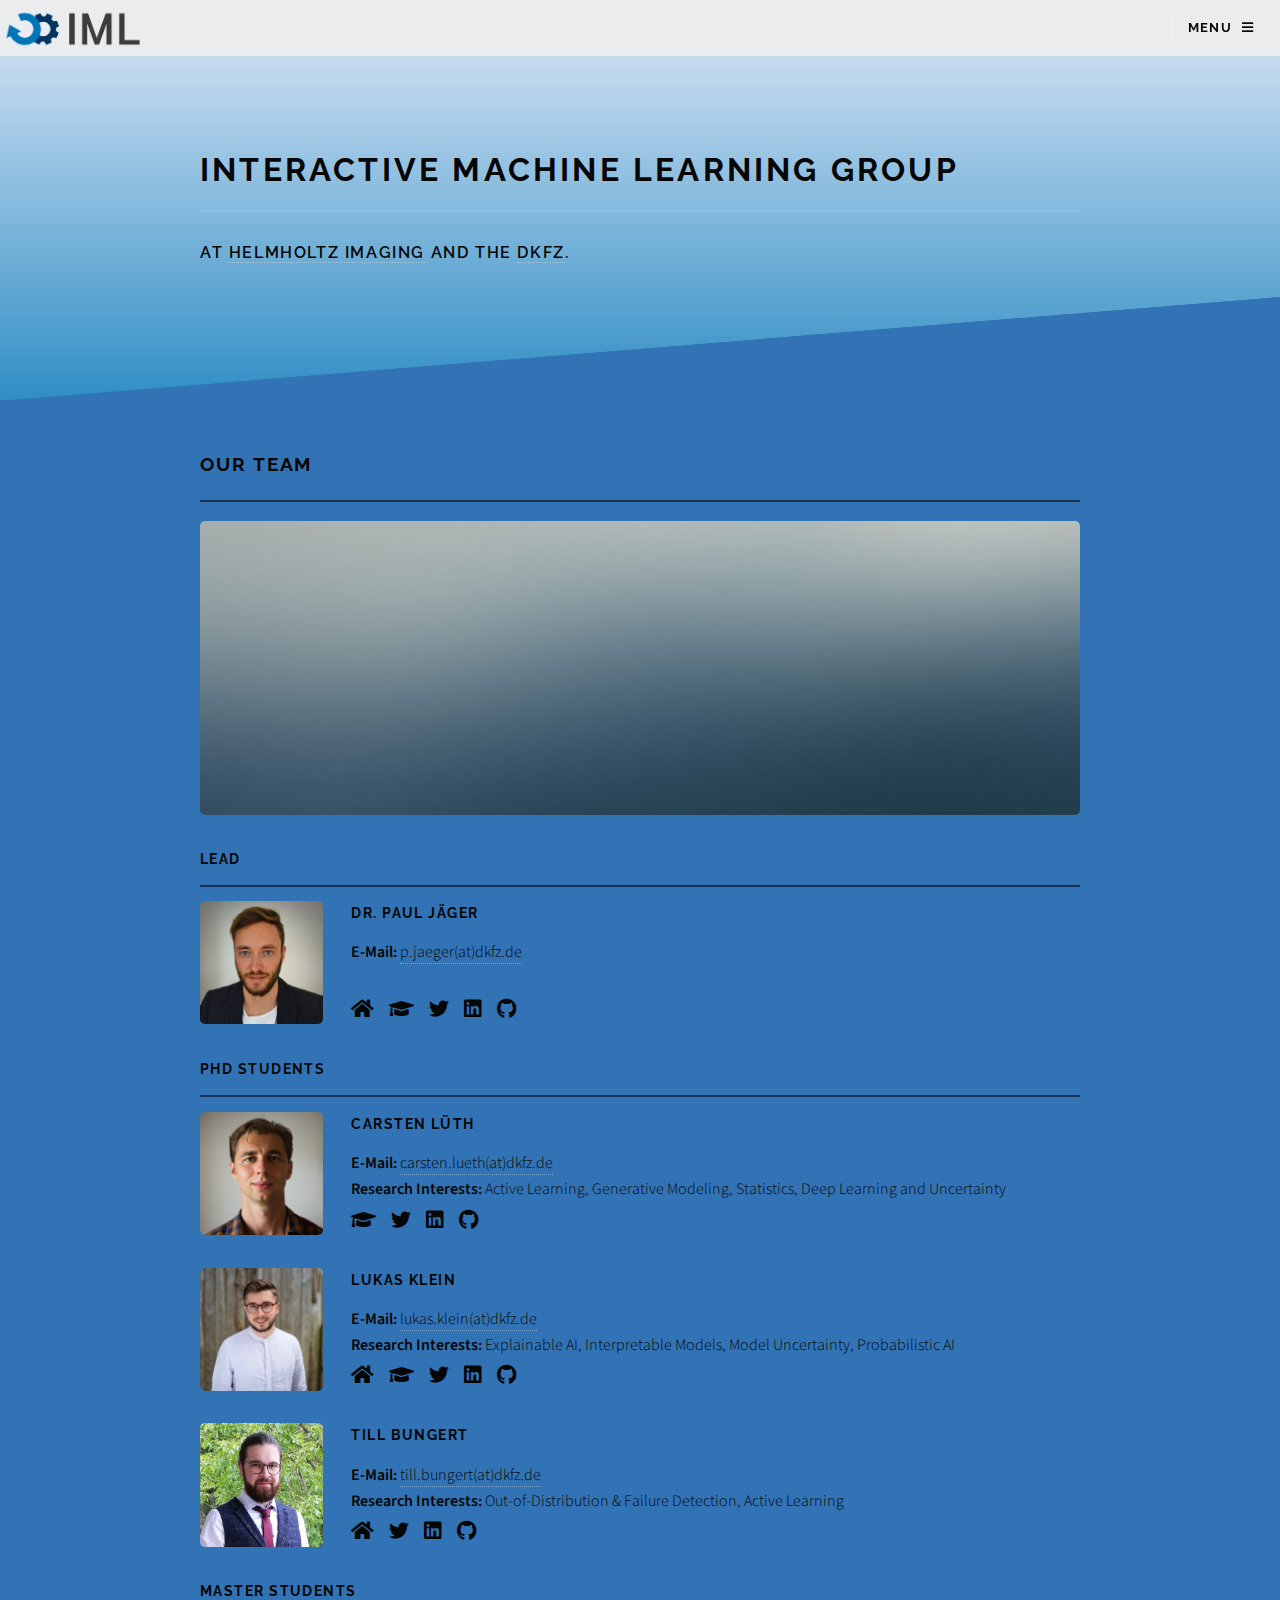
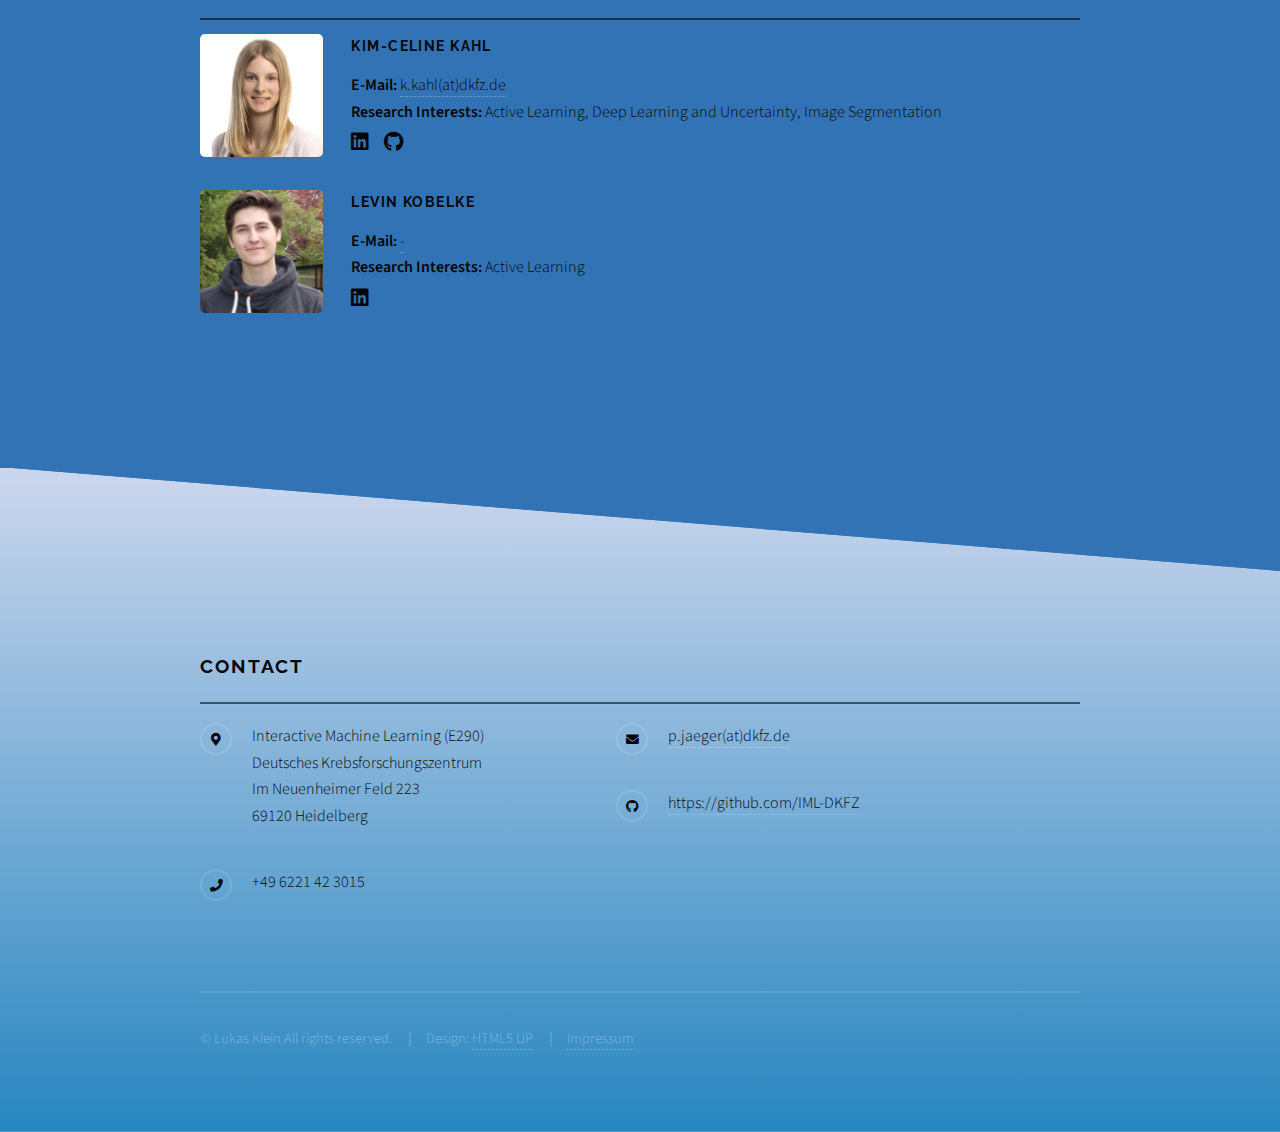
==== aboutus.html @ d9dbb26e "contact information till" ====
<!DOCTYPE HTML>
<!--
	Solid State by HTML5 UP
	html5up.net | @ajlkn
	Free for personal and commercial use under the CCA 3.0 license (html5up.net/license)
-->
<html>

<head>
	<title>IML Group - Team</title>
	<meta charset="utf-8" />
	<meta name="viewport" content="width=device-width, initial-scale=1, user-scalable=no" />
	<link rel="stylesheet" href="assets/css/main.css" />
	<noscript>
		<link rel="stylesheet" href="assets/css/noscript.css" />
	</noscript>
	<link rel="icon" type="image/vnd.microsoft.icon" href="images/favicon.ico">
</head>

<body class="is-preload">

	<!-- Page Wrapper -->
	<div id="page-wrapper">

		<!-- Header -->
		<header id="header">
			<a href="index.html"><img src="images/logo.png" /></a>
			<nav>
				<a href="#menu">Menu</a>
			</nav>
		</header>

		<!-- Menu -->
		<nav id="menu">
			<div class="inner">
				<h2>Menu</h2>
				<ul class="links">
					<li><a href="index.html">Home</a></li>
					<li><a href="publications.html">Publications</a></li>
					<li><a href="blog.html">Blog</a></li>
					<li><a href="aboutus.html">Team</a></li>
					<li><a href="careers.html">Careers</a></li>
					<li><a href="https://github.com/IML-DKFZ">GitHub</a></li>
				</ul>
				<a href="#" class="close">Close</a>
			</div>
		</nav>

		<!-- Wrapper -->
		<section id="wrapper">
			<header>
				<div class="inner">
					<h2>Interactive Machine Learning Group</h2>
					<p>At <a href="https://www.helmholtz-imaging.de">Helmholtz Imaging</a> and the <a
							href="https://www.dkfz.de/en/interaktives-maschinelles-lernen/index.php">DKFZ</a>.</p>
				</div>
			</header>

			<!-- Content -->
			<div class="wrapper">
				<section id="one" class="wrapper style1">
					<div class="inner">

						<h2 class="major">Our Team</h2>
						<div class="col-12"><span class="image fit"><img src="images/pic08.jpg" alt="" /></span></div>

						<section>
							<h3 class="major">Lead</h3>
							<div class="row">
								<div class="col-2 col-12-medium">
									<span class="image fit"><img src="images/Portraits/paul.png" alt="" /></span>
								</div>
								<div class="col-10 col-12-medium">
									<h3>Dr. Paul Jäger</h3>
									<strong>E-Mail:</strong> <a href="mailto:p.jaeger@dkfz.de">p.jaeger(at)dkfz.de</a>
									<br><br>
									<ul class="icons">
										<li><a href="https://pfjaeger.github.io" class="icon solid fa-home"><span
													class="label">Website</span></a>
										</li>
										<li><a href="https://scholar.google.de/citations?user=9B9-8h0AAAAJ&hl"
												class="icon solid fa-graduation-cap"><span class="label">Google
													Scholar</span></a>
										</li>
										<li><a href="https://twitter.com/pfjaeger" class="icon brands fa-twitter"><span
													class="label">Twitter</span></a></li>
										<li><a href="https://www.linkedin.com/in/paul-f-jaeger-990285122"
												class="icon brands fa-linkedin"><span class="label">LinkedIn</span></a>
										</li>
										<li><a href="https://github.com/pfjaeger" class="icon brands fa-github"><span
													class="label">Github</span></a>
										</li>
									</ul>
								</div>
							</div>

							<h3 class="major">PhD Students</h3>

							<div class="row">
								<div class="col-2 col-12-medium">
									<span class="image fit"><img src="images/Portraits/carsten.png" alt="" /></span>
								</div>
								<div class="col-10 col-12-medium">
									<h3>Carsten Lüth</h3>
									<strong>E-Mail:</strong> <a
										href="mailto:carsten.lueth@dkfz.de">carsten.lueth(at)dkfz.de</a> <br>
									<strong>Research Interests:</strong> Active Learning, Generative Modeling,
									Statistics, Deep Learning and Uncertainty
									<ul class="icons">
										<li><a href="https://scholar.google.com/citations?user=3L6NkggAAAAJ&hl"
												class="icon solid fa-graduation-cap"><span class="label">Google
													Scholar</span></a>
										</li>
										<li><a href="https://twitter.com/CarTLueth" class="icon brands fa-twitter"><span
													class="label">Twitter</span></a></li>
										<li><a href="https://www.linkedin.com/in/carsten-lueth-530798190"
												class="icon brands fa-linkedin"><span class="label">LinkedIn</span></a>
										</li>
										<li><a href="https://github.com/sten2lu" class="icon brands fa-github"><span
													class="label">Github</span></a>
										</li>
									</ul>
								</div>
							</div>
							<div class="row">
								<div class="col-2 col-12-medium">
									<span class="image fit"><img src="images/Portraits/lukas.jpeg" alt="" /></span>
								</div>
								<div class="col-10 col-12-medium">
									<h3>Lukas Klein</h3>
									<strong>E-Mail:</strong> <a
										href="mailto:lukas.klein@dkfz.de">lukas.klein(at)dkfz.de</a> <br>
									<strong>Research Interests:</strong> Explainable AI, Interpretable Models, Model
									Uncertainty, Probabilistic AI
									<ul class="icons">
										<li><a href="https://lukaskln.github.io" class="icon solid fa-home"><span
													class="label">Website</span></a>
										</li>
										<li><a href="https://scholar.google.com/citations?user=sxpuZg4AAAAJ&hl"
												class="icon solid fa-graduation-cap"><span class="label">Google
													Scholar</span></a>
										</li>
										<li><a href="https://twitter.com/lukas_kln" class="icon brands fa-twitter"><span
													class="label">Twitter</span></a></li>
										<li><a href="https://www.linkedin.com/in/lukasklein1/"
												class="icon brands fa-linkedin"><span class="label">LinkedIn</span></a>
										</li>
										<li><a href="https://github.com/lukaskln" class="icon brands fa-github"><span
													class="label">Github</span></a>
										</li>
									</ul>
								</div>
							</div>
							<div class="row">
								<div class="col-2 col-12-medium">
									<span class="image fit"><img src="images/Portraits/till.jpeg" alt="" /></span>
								</div>
								<div class="col-10 col-12-medium">
									<h3>Till Bungert</h3>
									<strong>E-Mail:</strong> <a
										href="mailto:till.bungert@dkfz.de">till.bungert(at)dkfz.de</a> <br>
									<strong>Research Interests:</strong> Out-of-Distribution & Failure Detection, Active
									Learning
									<ul class="icons">
										<li><a href="https://tillbungert.de" class="icon solid fa-home"><span
													class="label">Website</span></a>
										</li>
										<li><a href="https://twitter.com/till_bungert"
												class="icon brands fa-twitter"><span class="label">Twitter</span></a>
										</li>
										<li><a href="https://www.linkedin.com/in/till-bungert-b4802b123"
												class="icon brands fa-linkedin"><span class="label">LinkedIn</span></a>
										</li>
										<li><a href="https://github.com/tbung" class="icon brands fa-github"><span
													class="label">Github</span></a>
										</li>
									</ul>
								</div>
							</div>

							<h3 class="major">Master Students</h3>

							<div class="row">
								<div class="col-2 col-12-medium">
									<span class="image fit"><img src="images/Portraits/kim.jpg" alt="" /></span>
								</div>
								<div class="col-10 col-12-medium">
									<h3>Kim-Celine Kahl</h3>
									<strong>E-Mail:</strong> <a
										href="mailto:k.kahl@dkfz-heidelberg.de">k.kahl(at)dkfz.de</a>
									<br>
									<strong>Research Interests:</strong> Active Learning, Deep Learning and Uncertainty,
									Image Segmentation
									<ul class="icons">
										<li><a href="https://www.linkedin.com/in/kim-celine-kahl-04907722b/"
												class="icon brands fa-linkedin"><span class="label">LinkedIn</span></a>
										</li>
										<li><a href="https://github.com/orgs/IML-DKFZ/people/kck278"
												class="icon brands fa-github"><span class="label">Github</span></a>
										</li>
									</ul>
								</div>
							</div>
							<div class="row">
								<div class="col-2 col-12-medium">
									<span class="image fit"><img src="images/Portraits/levin.jpg" alt="" /></span>
								</div>
								<div class="col-10 col-12-medium">
									<h3>Levin Kobelke</h3>
									<strong>E-Mail:</strong> <a href="mailto: -">-</a>
									<br>
									<strong>Research Interests:</strong> Active Learning
									<ul class="icons">
										<li><a href="https://www.linkedin.com/in/levin-kobelke-b55950183/"
												class="icon brands fa-linkedin"><span class="label">LinkedIn</span></a>
										</li>
									</ul>
								</div>
							</div>

					</div>
					<br><br><br><br>
				</section>
		</section>

	</div>
	</div>

	</section>

	<!-- Footer -->
	<section id="footer">
		<div class="inner">
			<h2 class="major">Contact</h2>
			<ul class="contact">
				<li class="icon solid fa-map-marker-alt">
					Interactive Machine Learning (E290) <br />
					Deutsches Krebsforschungszentrum <br />
					Im Neuenheimer Feld 223 <br />
					69120 Heidelberg
				</li>
				<li class="icon solid fa-phone">+49 6221 42 3015</li>

			</ul>

			<ul class="contact">
				<li class="icon solid fa-envelope"><a href="mailto:p.jaegers@dkfz.de">p.jaeger(at)dkfz.de
					</a></li>
				<li class="icon brands fa-github"><a href="https://github.com/IML-DKFZ" target="_blank"
						rel="noopener noreferrer">https://github.com/IML-DKFZ</a>
				</li>
			</ul>

			<ul class="copyright">
				<li>&copy; Lukas Klein All rights reserved.</li>
				<li>Design: <a href="http://html5up.net">HTML5 UP</a></li>
				<li><a href="impressum.html">Impressum</a></li>
			</ul>
		</div>
	</section>

	</div>

	<!-- Scripts -->
	<script src="assets/js/jquery.min.js"></script>
	<script src="assets/js/jquery.scrollex.min.js"></script>
	<script src="assets/js/browser.min.js"></script>
	<script src="assets/js/breakpoints.min.js"></script>
	<script src="assets/js/util.js"></script>
	<script src="assets/js/main.js"></script>

</body>

</html>
---- assets/css/main.css ----
@import url(fontawesome-all.min.css);
@import url("https://fonts.googleapis.com/css?family=Raleway:200,400,700|Source+Sans+Pro:300,400,600,300italic,600italic");

/*
	Solid State by HTML5 UP
	html5up.net | @ajlkn
	Free for personal and commercial use under the CCA 3.0 license (html5up.net/license)
*/

html, body, div, span, applet, object,
iframe, h1, h2, h3, h4, h5, h6, p, blockquote,
pre, a, abbr, acronym, address, big, cite,
code, del, dfn, em, img, ins, kbd, q, s, samp,
small, strike, strong, sub, sup, tt, var, b,
u, i, center, dl, dt, dd, ol, ul, li, fieldset,
form, label, legend, table, caption, tbody,
tfoot, thead, tr, th, td, article, aside,
canvas, details, embed, figure, figcaption,
footer, header, hgroup, menu, nav, output, ruby,
section, summary, time, mark, audio, video {
	margin: 0;
	padding: 0;
	border: 0;
	font-size: 100%;
	font: inherit;
	vertical-align: baseline;}

article, aside, details, figcaption, figure,
footer, header, hgroup, menu, nav, section {
	display: block;}

body {
	line-height: 1;
}

ol, ul {
	list-style: none;
}

blockquote, q {
	quotes: none;
}

	blockquote:before, blockquote:after, q:before, q:after {
		content: '';
		content: none;
	}

table {
	border-collapse: collapse;
	border-spacing: 0;
}

body {
	-webkit-text-size-adjust: none;
}

mark {
	background-color: transparent;
	color: inherit;
}

input::-moz-focus-inner {
	border: 0;
	padding: 0;
}

input, select, textarea {
	-moz-appearance: none;
	-webkit-appearance: none;
	-ms-appearance: none;
	appearance: none;
}

/* Basic */

	@-ms-viewport {
		width: device-width;
	}

	body {
		-ms-overflow-style: scrollbar;
	}

	@media screen and (max-width: 480px) {

		html, body {
			min-width: 320px;
		}

	}

	html {
		box-sizing: border-box;
	}

	*, *:before, *:after {
		box-sizing: inherit;
	}

	body {
		background-color: #ededed;
		background-image:  linear-gradient(to top, rgba(0, 118, 186, 0.8), rgba(212, 227, 252, 0.6)), url("../../images/bg.gif");
		background-size: auto,
 cover;
		background-attachment: fixed,
 fixed;
		background-position: center,
 center;
	}

		body.is-preload *, body.is-preload *:before, body.is-preload *:after {
			-moz-animation: none !important;
			-webkit-animation: none !important;
			-ms-animation: none !important;
			animation: none !important;
			-moz-transition: none !important;
			-webkit-transition: none !important;
			-ms-transition: none !important;
			transition: none !important;
		}

/* Type */

	body, input, select, textarea {
		color: #060606;
		font-family: "Source Sans Pro", Helvetica, sans-serif;
		font-size: 16.5pt;
		font-weight: 300;
		line-height: 1.65;
	}

		@media screen and (max-width: 1680px) {

			body, input, select, textarea {
				font-size: 13pt;
			}

		}

		@media screen and (max-width: 1280px) {

			body, input, select, textarea {
				font-size: 12pt;
			}

		}

		@media screen and (max-width: 980px) {

			body, input, select, textarea {
				font-size: 12pt;
			}

		}

		@media screen and (max-width: 736px) {

			body, input, select, textarea {
				font-size: 12pt;
			}

		}

		@media screen and (max-width: 480px) {

			body, input, select, textarea {
				font-size: 12pt;
			}

		}

	a {
		-moz-transition: color 0.2s ease-in-out, border-bottom-color 0.2s ease-in-out;
		-webkit-transition: color 0.2s ease-in-out, border-bottom-color 0.2s ease-in-out;
		-ms-transition: color 0.2s ease-in-out, border-bottom-color 0.2s ease-in-out;
		transition: color 0.2s ease-in-out, border-bottom-color 0.2s ease-in-out;
		border-bottom: dotted 1px rgba(255, 255, 255, 0.35);
		color: #060606;
		text-decoration: none;
	}

		a:hover {
			border-bottom-color: transparent;
			color: #060606 !important;
		}

		a.special:not(.button) {
			text-decoration: none;
			border-bottom: 0;
			display: block;
			font-family: Raleway, Helvetica, sans-serif;
			font-size: 0.8em;
			font-weight: 700;
			letter-spacing: 0.1em;
			margin: 0 0 2em 0;
			text-transform: uppercase;
		}

			a.special:not(.button):before {
				-moz-osx-font-smoothing: grayscale;
				-webkit-font-smoothing: antialiased;
				display: inline-block;
				font-style: normal;
				font-variant: normal;
				text-rendering: auto;
				line-height: 1;
				text-transform: none !important;
				font-family: 'Font Awesome 5 Free';
				font-weight: 900;
			}

			a.special:not(.button):before {
				-moz-transition: background-color 0.2s ease-in-out;
				-webkit-transition: background-color 0.2s ease-in-out;
				-ms-transition: background-color 0.2s ease-in-out;
				transition: background-color 0.2s ease-in-out;
				border-radius: 100%;
				border: solid 2px rgba(255, 255, 255, 0.125);
				content: '\f105';
				display: inline-block;
				font-size: 1.25em;
				height: 2em;
				line-height: 1.75em;
				margin-right: 0.85em;
				text-align: center;
				text-indent: 0.15em;
				vertical-align: middle;
				width: 2em;
			}

			a.special:not(.button):hover:before {
				background-color: rgba(255, 255, 255, 0.025);
			}

			a.special:not(.button):active:before {
				background-color: rgba(255, 255, 255, 0.075);
			}

		a.download:not(.button) {
			text-decoration: none;
			border-bottom: 0;
			display: block;
			font-family: Raleway, Helvetica, sans-serif;
			font-size: 0.8em;
			font-weight: 700;
			letter-spacing: 0.1em;
			margin: 0 0 2em 0;
			text-transform: uppercase;
		}

			a.download:not(.button):before {
				-moz-osx-font-smoothing: grayscale;
				-webkit-font-smoothing: antialiased;
				display: inline-block;
				font-style: normal;
				font-variant: normal;
				text-rendering: auto;
				line-height: 1;
				text-transform: none !important;
				font-family: 'Font Awesome 5 Free';
				font-weight: 900;
			}

			a.download:not(.button):before {
				-moz-transition: background-color 0.2s ease-in-out;
				-webkit-transition: background-color 0.2s ease-in-out;
				-ms-transition: background-color 0.2s ease-in-out;
				transition: background-color 0.2s ease-in-out;
				border-radius: 100%;
				border: solid 2px rgba(255, 255, 255, 0.125);
				content: '\f063';
				display: inline-block;
				font-size: 1.25em;
				height: 2em;
				line-height: 1.75em;
				margin-right: 0.85em;
				text-align: center;
				text-indent: 0.15em;
				vertical-align: middle;
				width: 2em;
			}

			a.download:not(.button):hover:before {
				background-color: rgba(255, 255, 255, 0.025);
			}

			a.download:not(.button):active:before {
				background-color: rgba(255, 255, 255, 0.075);
			}

	strong, b {
		color: #060606;
		font-weight: 600;
	}

	em, i {
		font-style: italic;
	}

	p {
		margin: 0 0 2em 0;
	}

	h1, h2, h3, h4, h5, h6 {
		color: #060606;
		font-family: Raleway, Helvetica, sans-serif;
		font-weight: 700;
		letter-spacing: 0.1em;
		margin: 0 0 1em 0;
		text-transform: uppercase;
	}

		h1 a, h2 a, h3 a, h4 a, h5 a, h6 a {
			color: inherit;
			text-decoration: none;
			border-bottom: 0;
		}

		h1 span, h2 span, h3 span, h4 span, h5 span, h6 span {
			font-weight: 200;
		}

		h1.major, h2.major, h3.major, h4.major, h5.major, h6.major {
			padding-bottom: 1em;
			border-bottom: solid 2px rgba(0, 0, 0, 0.55);
		}

	h2 {
		font-size: 1.2em;
	}

	h3 {
		font-size: 0.9em;
	}

	h4 {
		font-size: 0.7em;
	}

	h5 {
		font-size: 0.7em;
	}

	h6 {
		font-size: 0.7em;
	}

	@media screen and (max-width: 736px) {

		h2 {
			font-size: 1em;
		}

		h3 {
			font-size: 0.8em;
		}

	}

	sub {
		font-size: 0.8em;
		position: relative;
		top: 0.5em;
	}

	sup {
		font-size: 0.8em;
		position: relative;
		top: -0.5em;
	}

	blockquote {
		border-left: solid 4px rgba(255, 255, 255, 0.125);
		font-style: italic;
		margin: 0 0 2em 0;
		padding: 0.5em 0 0.5em 2em;
	}

	code {
		background: rgba(255, 255, 255, 0.025);
		border-radius: 5px;
		border: solid 2px rgba(255, 255, 255, 0.125);
		font-family: "Courier New", monospace;
		font-size: 0.9em;
		margin: 0 0.25em;
		padding: 0.25em 0.65em;
	}

	pre {
		-webkit-overflow-scrolling: touch;
		font-family: "Courier New", monospace;
		font-size: 0.9em;
		margin: 0 0 2em 0;
	}

		pre code {
			display: block;
			line-height: 1.75em;
			padding: 1em 1.5em;
			overflow-x: auto;
		}

	hr {
		border: 0;
		border-bottom: solid 2px rgba(255, 255, 255, 0.125);
		margin: 2.5em 0;
	}

		hr.major {
			margin: 4em 0;
		}

	.align-left {
		text-align: left;
	}

	.align-center {
		text-align: center;
	}

	.align-right {
		text-align: right;
	}

/* Row */

	.row {
		display: flex;
		flex-wrap: wrap;
		box-sizing: border-box;
		align-items: stretch;
	}

		.row > * {
			box-sizing: border-box;
		}

		.row.gtr-uniform > * > :last-child {
			margin-bottom: 0;
		}

		.row.aln-left {
			justify-content: flex-start;
		}

		.row.aln-center {
			justify-content: center;
		}

		.row.aln-right {
			justify-content: flex-end;
		}

		.row.aln-top {
			align-items: flex-start;
		}

		.row.aln-middle {
			align-items: center;
		}

		.row.aln-bottom {
			align-items: flex-end;
		}

		.row > .imp {
			order: -1;
		}

		.row > .col-1 {
			width: 8.33333%;
		}

		.row > .off-1 {
			margin-left: 8.33333%;
		}

		.row > .col-2 {
			width: 16.66667%;
		}

		.row > .off-2 {
			margin-left: 16.66667%;
		}

		.row > .col-3 {
			width: 25%;
		}

		.row > .off-3 {
			margin-left: 25%;
		}

		.row > .col-4 {
			width: 33.33333%;
		}

		.row > .off-4 {
			margin-left: 33.33333%;
		}

		.row > .col-5 {
			width: 41.66667%;
		}

		.row > .off-5 {
			margin-left: 41.66667%;
		}

		.row > .col-6 {
			width: 50%;
		}

		.row > .off-6 {
			margin-left: 50%;
		}

		.row > .col-7 {
			width: 58.33333%;
		}

		.row > .off-7 {
			margin-left: 58.33333%;
		}

		.row > .col-8 {
			width: 66.66667%;
		}

		.row > .off-8 {
			margin-left: 66.66667%;
		}

		.row > .col-9 {
			width: 75%;
		}

		.row > .off-9 {
			margin-left: 75%;
		}

		.row > .col-10 {
			width: 83.33333%;
		}

		.row > .off-10 {
			margin-left: 83.33333%;
		}

		.row > .col-11 {
			width: 91.66667%;
		}

		.row > .off-11 {
			margin-left: 91.66667%;
		}

		.row > .col-12 {
			width: 100%;
		}

		.row > .off-12 {
			margin-left: 100%;
		}

		.row.gtr-0 {
			margin-top: 0;
			margin-left: 0em;
		}

			.row.gtr-0 > * {
				padding: 0 0 0 0em;
			}

			.row.gtr-0.gtr-uniform {
				margin-top: 0em;
			}

				.row.gtr-0.gtr-uniform > * {
					padding-top: 0em;
				}

		.row.gtr-25 {
			margin-top: 0;
			margin-left: -0.4375em;
		}

			.row.gtr-25 > * {
				padding: 0 0 0 0.4375em;
			}

			.row.gtr-25.gtr-uniform {
				margin-top: -0.4375em;
			}

				.row.gtr-25.gtr-uniform > * {
					padding-top: 0.4375em;
				}

		.row.gtr-50 {
			margin-top: 0;
			margin-left: -0.875em;
		}

			.row.gtr-50 > * {
				padding: 0 0 0 0.875em;
			}

			.row.gtr-50.gtr-uniform {
				margin-top: -0.875em;
			}

				.row.gtr-50.gtr-uniform > * {
					padding-top: 0.875em;
				}

		.row {
			margin-top: 0;
			margin-left: -1.75em;
		}

			.row > * {
				padding: 0 0 0 1.75em;
			}

			.row.gtr-uniform {
				margin-top: -1.75em;
			}

				.row.gtr-uniform > * {
					padding-top: 1.75em;
				}

		.row.gtr-150 {
			margin-top: 0;
			margin-left: -2.625em;
		}

			.row.gtr-150 > * {
				padding: 0 0 0 2.625em;
			}

			.row.gtr-150.gtr-uniform {
				margin-top: -2.625em;
			}

				.row.gtr-150.gtr-uniform > * {
					padding-top: 2.625em;
				}

		.row.gtr-200 {
			margin-top: 0;
			margin-left: -3.5em;
		}

			.row.gtr-200 > * {
				padding: 0 0 0 3.5em;
			}

			.row.gtr-200.gtr-uniform {
				margin-top: -3.5em;
			}

				.row.gtr-200.gtr-uniform > * {
					padding-top: 3.5em;
				}

		@media screen and (max-width: 1680px) {

			.row {
				display: flex;
				flex-wrap: wrap;
				box-sizing: border-box;
				align-items: stretch;
			}

				.row > * {
					box-sizing: border-box;
				}

				.row.gtr-uniform > * > :last-child {
					margin-bottom: 0;
				}

				.row.aln-left {
					justify-content: flex-start;
				}

				.row.aln-center {
					justify-content: center;
				}

				.row.aln-right {
					justify-content: flex-end;
				}

				.row.aln-top {
					align-items: flex-start;
				}

				.row.aln-middle {
					align-items: center;
				}

				.row.aln-bottom {
					align-items: flex-end;
				}

				.row > .imp-xlarge {
					order: -1;
				}

				.row > .col-1-xlarge {
					width: 8.33333%;
				}

				.row > .off-1-xlarge {
					margin-left: 8.33333%;
				}

				.row > .col-2-xlarge {
					width: 16.66667%;
				}

				.row > .off-2-xlarge {
					margin-left: 16.66667%;
				}

				.row > .col-3-xlarge {
					width: 25%;
				}

				.row > .off-3-xlarge {
					margin-left: 25%;
				}

				.row > .col-4-xlarge {
					width: 33.33333%;
				}

				.row > .off-4-xlarge {
					margin-left: 33.33333%;
				}

				.row > .col-5-xlarge {
					width: 41.66667%;
				}

				.row > .off-5-xlarge {
					margin-left: 41.66667%;
				}

				.row > .col-6-xlarge {
					width: 50%;
				}

				.row > .off-6-xlarge {
					margin-left: 50%;
				}

				.row > .col-7-xlarge {
					width: 58.33333%;
				}

				.row > .off-7-xlarge {
					margin-left: 58.33333%;
				}

				.row > .col-8-xlarge {
					width: 66.66667%;
				}

				.row > .off-8-xlarge {
					margin-left: 66.66667%;
				}

				.row > .col-9-xlarge {
					width: 75%;
				}

				.row > .off-9-xlarge {
					margin-left: 75%;
				}

				.row > .col-10-xlarge {
					width: 83.33333%;
				}

				.row > .off-10-xlarge {
					margin-left: 83.33333%;
				}

				.row > .col-11-xlarge {
					width: 91.66667%;
				}

				.row > .off-11-xlarge {
					margin-left: 91.66667%;
				}

				.row > .col-12-xlarge {
					width: 100%;
				}

				.row > .off-12-xlarge {
					margin-left: 100%;
				}

				.row.gtr-0 {
					margin-top: 0;
					margin-left: 0em;
				}

					.row.gtr-0 > * {
						padding: 0 0 0 0em;
					}

					.row.gtr-0.gtr-uniform {
						margin-top: 0em;
					}

						.row.gtr-0.gtr-uniform > * {
							padding-top: 0em;
						}

				.row.gtr-25 {
					margin-top: 0;
					margin-left: -0.4375em;
				}

					.row.gtr-25 > * {
						padding: 0 0 0 0.4375em;
					}

					.row.gtr-25.gtr-uniform {
						margin-top: -0.4375em;
					}

						.row.gtr-25.gtr-uniform > * {
							padding-top: 0.4375em;
						}

				.row.gtr-50 {
					margin-top: 0;
					margin-left: -0.875em;
				}

					.row.gtr-50 > * {
						padding: 0 0 0 0.875em;
					}

					.row.gtr-50.gtr-uniform {
						margin-top: -0.875em;
					}

						.row.gtr-50.gtr-uniform > * {
							padding-top: 0.875em;
						}

				.row {
					margin-top: 0;
					margin-left: -1.75em;
				}

					.row > * {
						padding: 0 0 0 1.75em;
					}

					.row.gtr-uniform {
						margin-top: -1.75em;
					}

						.row.gtr-uniform > * {
							padding-top: 1.75em;
						}

				.row.gtr-150 {
					margin-top: 0;
					margin-left: -2.625em;
				}

					.row.gtr-150 > * {
						padding: 0 0 0 2.625em;
					}

					.row.gtr-150.gtr-uniform {
						margin-top: -2.625em;
					}

						.row.gtr-150.gtr-uniform > * {
							padding-top: 2.625em;
						}

				.row.gtr-200 {
					margin-top: 0;
					margin-left: -3.5em;
				}

					.row.gtr-200 > * {
						padding: 0 0 0 3.5em;
					}

					.row.gtr-200.gtr-uniform {
						margin-top: -3.5em;
					}

						.row.gtr-200.gtr-uniform > * {
							padding-top: 3.5em;
						}

		}

		@media screen and (max-width: 1280px) {

			.row {
				display: flex;
				flex-wrap: wrap;
				box-sizing: border-box;
				align-items: stretch;
			}

				.row > * {
					box-sizing: border-box;
				}

				.row.gtr-uniform > * > :last-child {
					margin-bottom: 0;
				}

				.row.aln-left {
					justify-content: flex-start;
				}

				.row.aln-center {
					justify-content: center;
				}

				.row.aln-right {
					justify-content: flex-end;
				}

				.row.aln-top {
					align-items: flex-start;
				}

				.row.aln-middle {
					align-items: center;
				}

				.row.aln-bottom {
					align-items: flex-end;
				}

				.row > .imp-large {
					order: -1;
				}

				.row > .col-1-large {
					width: 8.33333%;
				}

				.row > .off-1-large {
					margin-left: 8.33333%;
				}

				.row > .col-2-large {
					width: 16.66667%;
				}

				.row > .off-2-large {
					margin-left: 16.66667%;
				}

				.row > .col-3-large {
					width: 25%;
				}

				.row > .off-3-large {
					margin-left: 25%;
				}

				.row > .col-4-large {
					width: 33.33333%;
				}

				.row > .off-4-large {
					margin-left: 33.33333%;
				}

				.row > .col-5-large {
					width: 41.66667%;
				}

				.row > .off-5-large {
					margin-left: 41.66667%;
				}

				.row > .col-6-large {
					width: 50%;
				}

				.row > .off-6-large {
					margin-left: 50%;
				}

				.row > .col-7-large {
					width: 58.33333%;
				}

				.row > .off-7-large {
					margin-left: 58.33333%;
				}

				.row > .col-8-large {
					width: 66.66667%;
				}

				.row > .off-8-large {
					margin-left: 66.66667%;
				}

				.row > .col-9-large {
					width: 75%;
				}

				.row > .off-9-large {
					margin-left: 75%;
				}

				.row > .col-10-large {
					width: 83.33333%;
				}

				.row > .off-10-large {
					margin-left: 83.33333%;
				}

				.row > .col-11-large {
					width: 91.66667%;
				}

				.row > .off-11-large {
					margin-left: 91.66667%;
				}

				.row > .col-12-large {
					width: 100%;
				}

				.row > .off-12-large {
					margin-left: 100%;
				}

				.row.gtr-0 {
					margin-top: 0;
					margin-left: 0em;
				}

					.row.gtr-0 > * {
						padding: 0 0 0 0em;
					}

					.row.gtr-0.gtr-uniform {
						margin-top: 0em;
					}

						.row.gtr-0.gtr-uniform > * {
							padding-top: 0em;
						}

				.row.gtr-25 {
					margin-top: 0;
					margin-left: -0.4375em;
				}

					.row.gtr-25 > * {
						padding: 0 0 0 0.4375em;
					}

					.row.gtr-25.gtr-uniform {
						margin-top: -0.4375em;
					}

						.row.gtr-25.gtr-uniform > * {
							padding-top: 0.4375em;
						}

				.row.gtr-50 {
					margin-top: 0;
					margin-left: -0.875em;
				}

					.row.gtr-50 > * {
						padding: 0 0 0 0.875em;
					}

					.row.gtr-50.gtr-uniform {
						margin-top: -0.875em;
					}

						.row.gtr-50.gtr-uniform > * {
							padding-top: 0.875em;
						}

				.row {
					margin-top: 0;
					margin-left: -1.75em;
				}

					.row > * {
						padding: 0 0 0 1.75em;
					}

					.row.gtr-uniform {
						margin-top: -1.75em;
					}

						.row.gtr-uniform > * {
							padding-top: 1.75em;
						}

				.row.gtr-150 {
					margin-top: 0;
					margin-left: -2.625em;
				}

					.row.gtr-150 > * {
						padding: 0 0 0 2.625em;
					}

					.row.gtr-150.gtr-uniform {
						margin-top: -2.625em;
					}

						.row.gtr-150.gtr-uniform > * {
							padding-top: 2.625em;
						}

				.row.gtr-200 {
					margin-top: 0;
					margin-left: -3.5em;
				}

					.row.gtr-200 > * {
						padding: 0 0 0 3.5em;
					}

					.row.gtr-200.gtr-uniform {
						margin-top: -3.5em;
					}

						.row.gtr-200.gtr-uniform > * {
							padding-top: 3.5em;
						}

		}

		@media screen and (max-width: 980px) {

			.row {
				display: flex;
				flex-wrap: wrap;
				box-sizing: border-box;
				align-items: stretch;
			}

				.row > * {
					box-sizing: border-box;
				}

				.row.gtr-uniform > * > :last-child {
					margin-bottom: 0;
				}

				.row.aln-left {
					justify-content: flex-start;
				}

				.row.aln-center {
					justify-content: center;
				}

				.row.aln-right {
					justify-content: flex-end;
				}

				.row.aln-top {
					align-items: flex-start;
				}

				.row.aln-middle {
					align-items: center;
				}

				.row.aln-bottom {
					align-items: flex-end;
				}

				.row > .imp-medium {
					order: -1;
				}

				.row > .col-1-medium {
					width: 8.33333%;
				}

				.row > .off-1-medium {
					margin-left: 8.33333%;
				}

				.row > .col-2-medium {
					width: 16.66667%;
				}

				.row > .off-2-medium {
					margin-left: 16.66667%;
				}

				.row > .col-3-medium {
					width: 25%;
				}

				.row > .off-3-medium {
					margin-left: 25%;
				}

				.row > .col-4-medium {
					width: 33.33333%;
				}

				.row > .off-4-medium {
					margin-left: 33.33333%;
				}

				.row > .col-5-medium {
					width: 41.66667%;
				}

				.row > .off-5-medium {
					margin-left: 41.66667%;
				}

				.row > .col-6-medium {
					width: 50%;
				}

				.row > .off-6-medium {
					margin-left: 50%;
				}

				.row > .col-7-medium {
					width: 58.33333%;
				}

				.row > .off-7-medium {
					margin-left: 58.33333%;
				}

				.row > .col-8-medium {
					width: 66.66667%;
				}

				.row > .off-8-medium {
					margin-left: 66.66667%;
				}

				.row > .col-9-medium {
					width: 75%;
				}

				.row > .off-9-medium {
					margin-left: 75%;
				}

				.row > .col-10-medium {
					width: 83.33333%;
				}

				.row > .off-10-medium {
					margin-left: 83.33333%;
				}

				.row > .col-11-medium {
					width: 91.66667%;
				}

				.row > .off-11-medium {
					margin-left: 91.66667%;
				}

				.row > .col-12-medium {
					width: 100%;
				}

				.row > .off-12-medium {
					margin-left: 100%;
				}

				.row.gtr-0 {
					margin-top: 0;
					margin-left: 0em;
				}

					.row.gtr-0 > * {
						padding: 0 0 0 0em;
					}

					.row.gtr-0.gtr-uniform {
						margin-top: 0em;
					}

						.row.gtr-0.gtr-uniform > * {
							padding-top: 0em;
						}

				.row.gtr-25 {
					margin-top: 0;
					margin-left: -0.4375em;
				}

					.row.gtr-25 > * {
						padding: 0 0 0 0.4375em;
					}

					.row.gtr-25.gtr-uniform {
						margin-top: -0.4375em;
					}

						.row.gtr-25.gtr-uniform > * {
							padding-top: 0.4375em;
						}

				.row.gtr-50 {
					margin-top: 0;
					margin-left: -0.875em;
				}

					.row.gtr-50 > * {
						padding: 0 0 0 0.875em;
					}

					.row.gtr-50.gtr-uniform {
						margin-top: -0.875em;
					}

						.row.gtr-50.gtr-uniform > * {
							padding-top: 0.875em;
						}

				.row {
					margin-top: 0;
					margin-left: -1.75em;
				}

					.row > * {
						padding: 0 0 0 1.75em;
					}

					.row.gtr-uniform {
						margin-top: -1.75em;
					}

						.row.gtr-uniform > * {
							padding-top: 1.75em;
						}

				.row.gtr-150 {
					margin-top: 0;
					margin-left: -2.625em;
				}

					.row.gtr-150 > * {
						padding: 0 0 0 2.625em;
					}

					.row.gtr-150.gtr-uniform {
						margin-top: -2.625em;
					}

						.row.gtr-150.gtr-uniform > * {
							padding-top: 2.625em;
						}

				.row.gtr-200 {
					margin-top: 0;
					margin-left: -3.5em;
				}

					.row.gtr-200 > * {
						padding: 0 0 0 3.5em;
					}

					.row.gtr-200.gtr-uniform {
						margin-top: -3.5em;
					}

						.row.gtr-200.gtr-uniform > * {
							padding-top: 3.5em;
						}

		}

		@media screen and (max-width: 736px) {

			.row {
				display: flex;
				flex-wrap: wrap;
				box-sizing: border-box;
				align-items: stretch;
			}

				.row > * {
					box-sizing: border-box;
				}

				.row.gtr-uniform > * > :last-child {
					margin-bottom: 0;
				}

				.row.aln-left {
					justify-content: flex-start;
				}

				.row.aln-center {
					justify-content: center;
				}

				.row.aln-right {
					justify-content: flex-end;
				}

				.row.aln-top {
					align-items: flex-start;
				}

				.row.aln-middle {
					align-items: center;
				}

				.row.aln-bottom {
					align-items: flex-end;
				}

				.row > .imp-small {
					order: -1;
				}

				.row > .col-1-small {
					width: 8.33333%;
				}

				.row > .off-1-small {
					margin-left: 8.33333%;
				}

				.row > .col-2-small {
					width: 16.66667%;
				}

				.row > .off-2-small {
					margin-left: 16.66667%;
				}

				.row > .col-3-small {
					width: 25%;
				}

				.row > .off-3-small {
					margin-left: 25%;
				}

				.row > .col-4-small {
					width: 33.33333%;
				}

				.row > .off-4-small {
					margin-left: 33.33333%;
				}

				.row > .col-5-small {
					width: 41.66667%;
				}

				.row > .off-5-small {
					margin-left: 41.66667%;
				}

				.row > .col-6-small {
					width: 50%;
				}

				.row > .off-6-small {
					margin-left: 50%;
				}

				.row > .col-7-small {
					width: 58.33333%;
				}

				.row > .off-7-small {
					margin-left: 58.33333%;
				}

				.row > .col-8-small {
					width: 66.66667%;
				}

				.row > .off-8-small {
					margin-left: 66.66667%;
				}

				.row > .col-9-small {
					width: 75%;
				}

				.row > .off-9-small {
					margin-left: 75%;
				}

				.row > .col-10-small {
					width: 83.33333%;
				}

				.row > .off-10-small {
					margin-left: 83.33333%;
				}

				.row > .col-11-small {
					width: 91.66667%;
				}

				.row > .off-11-small {
					margin-left: 91.66667%;
				}

				.row > .col-12-small {
					width: 100%;
				}

				.row > .off-12-small {
					margin-left: 100%;
				}

				.row.gtr-0 {
					margin-top: 0;
					margin-left: 0em;
				}

					.row.gtr-0 > * {
						padding: 0 0 0 0em;
					}

					.row.gtr-0.gtr-uniform {
						margin-top: 0em;
					}

						.row.gtr-0.gtr-uniform > * {
							padding-top: 0em;
						}

				.row.gtr-25 {
					margin-top: 0;
					margin-left: -0.3125em;
				}

					.row.gtr-25 > * {
						padding: 0 0 0 0.3125em;
					}

					.row.gtr-25.gtr-uniform {
						margin-top: -0.3125em;
					}

						.row.gtr-25.gtr-uniform > * {
							padding-top: 0.3125em;
						}

				.row.gtr-50 {
					margin-top: 0;
					margin-left: -0.625em;
				}

					.row.gtr-50 > * {
						padding: 0 0 0 0.625em;
					}

					.row.gtr-50.gtr-uniform {
						margin-top: -0.625em;
					}

						.row.gtr-50.gtr-uniform > * {
							padding-top: 0.625em;
						}

				.row {
					margin-top: 0;
					margin-left: -1.25em;
				}

					.row > * {
						padding: 0 0 0 1.25em;
					}

					.row.gtr-uniform {
						margin-top: -1.25em;
					}

						.row.gtr-uniform > * {
							padding-top: 1.25em;
						}

				.row.gtr-150 {
					margin-top: 0;
					margin-left: -1.875em;
				}

					.row.gtr-150 > * {
						padding: 0 0 0 1.875em;
					}

					.row.gtr-150.gtr-uniform {
						margin-top: -1.875em;
					}

						.row.gtr-150.gtr-uniform > * {
							padding-top: 1.875em;
						}

				.row.gtr-200 {
					margin-top: 0;
					margin-left: -2.5em;
				}

					.row.gtr-200 > * {
						padding: 0 0 0 2.5em;
					}

					.row.gtr-200.gtr-uniform {
						margin-top: -2.5em;
					}

						.row.gtr-200.gtr-uniform > * {
							padding-top: 2.5em;
						}

		}

		@media screen and (max-width: 480px) {

			.row {
				display: flex;
				flex-wrap: wrap;
				box-sizing: border-box;
				align-items: stretch;
			}

				.row > * {
					box-sizing: border-box;
				}

				.row.gtr-uniform > * > :last-child {
					margin-bottom: 0;
				}

				.row.aln-left {
					justify-content: flex-start;
				}

				.row.aln-center {
					justify-content: center;
				}

				.row.aln-right {
					justify-content: flex-end;
				}

				.row.aln-top {
					align-items: flex-start;
				}

				.row.aln-middle {
					align-items: center;
				}

				.row.aln-bottom {
					align-items: flex-end;
				}

				.row > .imp-xsmall {
					order: -1;
				}

				.row > .col-1-xsmall {
					width: 8.33333%;
				}

				.row > .off-1-xsmall {
					margin-left: 8.33333%;
				}

				.row > .col-2-xsmall {
					width: 16.66667%;
				}

				.row > .off-2-xsmall {
					margin-left: 16.66667%;
				}

				.row > .col-3-xsmall {
					width: 25%;
				}

				.row > .off-3-xsmall {
					margin-left: 25%;
				}

				.row > .col-4-xsmall {
					width: 33.33333%;
				}

				.row > .off-4-xsmall {
					margin-left: 33.33333%;
				}

				.row > .col-5-xsmall {
					width: 41.66667%;
				}

				.row > .off-5-xsmall {
					margin-left: 41.66667%;
				}

				.row > .col-6-xsmall {
					width: 50%;
				}

				.row > .off-6-xsmall {
					margin-left: 50%;
				}

				.row > .col-7-xsmall {
					width: 58.33333%;
				}

				.row > .off-7-xsmall {
					margin-left: 58.33333%;
				}

				.row > .col-8-xsmall {
					width: 66.66667%;
				}

				.row > .off-8-xsmall {
					margin-left: 66.66667%;
				}

				.row > .col-9-xsmall {
					width: 75%;
				}

				.row > .off-9-xsmall {
					margin-left: 75%;
				}

				.row > .col-10-xsmall {
					width: 83.33333%;
				}

				.row > .off-10-xsmall {
					margin-left: 83.33333%;
				}

				.row > .col-11-xsmall {
					width: 91.66667%;
				}

				.row > .off-11-xsmall {
					margin-left: 91.66667%;
				}

				.row > .col-12-xsmall {
					width: 100%;
				}

				.row > .off-12-xsmall {
					margin-left: 100%;
				}

				.row.gtr-0 {
					margin-top: 0;
					margin-left: 0em;
				}

					.row.gtr-0 > * {
						padding: 0 0 0 0em;
					}

					.row.gtr-0.gtr-uniform {
						margin-top: 0em;
					}

						.row.gtr-0.gtr-uniform > * {
							padding-top: 0em;
						}

				.row.gtr-25 {
					margin-top: 0;
					margin-left: -0.3125em;
				}

					.row.gtr-25 > * {
						padding: 0 0 0 0.3125em;
					}

					.row.gtr-25.gtr-uniform {
						margin-top: -0.3125em;
					}

						.row.gtr-25.gtr-uniform > * {
							padding-top: 0.3125em;
						}

				.row.gtr-50 {
					margin-top: 0;
					margin-left: -0.625em;
				}

					.row.gtr-50 > * {
						padding: 0 0 0 0.625em;
					}

					.row.gtr-50.gtr-uniform {
						margin-top: -0.625em;
					}

						.row.gtr-50.gtr-uniform > * {
							padding-top: 0.625em;
						}

				.row {
					margin-top: 0;
					margin-left: -1.25em;
				}

					.row > * {
						padding: 0 0 0 1.25em;
					}

					.row.gtr-uniform {
						margin-top: -1.25em;
					}

						.row.gtr-uniform > * {
							padding-top: 1.25em;
						}

				.row.gtr-150 {
					margin-top: 0;
					margin-left: -1.875em;
				}

					.row.gtr-150 > * {
						padding: 0 0 0 1.875em;
					}

					.row.gtr-150.gtr-uniform {
						margin-top: -1.875em;
					}

						.row.gtr-150.gtr-uniform > * {
							padding-top: 1.875em;
						}

				.row.gtr-200 {
					margin-top: 0;
					margin-left: -2.5em;
				}

					.row.gtr-200 > * {
						padding: 0 0 0 2.5em;
					}

					.row.gtr-200.gtr-uniform {
						margin-top: -2.5em;
					}

						.row.gtr-200.gtr-uniform > * {
							padding-top: 2.5em;
						}

		}

		@media screen and (max-width: 360px) {

			.row {
				display: flex;
				flex-wrap: wrap;
				box-sizing: border-box;
				align-items: stretch;
			}

				.row > * {
					box-sizing: border-box;
				}

				.row.gtr-uniform > * > :last-child {
					margin-bottom: 0;
				}

				.row.aln-left {
					justify-content: flex-start;
				}

				.row.aln-center {
					justify-content: center;
				}

				.row.aln-right {
					justify-content: flex-end;
				}

				.row.aln-top {
					align-items: flex-start;
				}

				.row.aln-middle {
					align-items: center;
				}

				.row.aln-bottom {
					align-items: flex-end;
				}

				.row > .imp-xxsmall {
					order: -1;
				}

				.row > .col-1-xxsmall {
					width: 8.33333%;
				}

				.row > .off-1-xxsmall {
					margin-left: 8.33333%;
				}

				.row > .col-2-xxsmall {
					width: 16.66667%;
				}

				.row > .off-2-xxsmall {
					margin-left: 16.66667%;
				}

				.row > .col-3-xxsmall {
					width: 25%;
				}

				.row > .off-3-xxsmall {
					margin-left: 25%;
				}

				.row > .col-4-xxsmall {
					width: 33.33333%;
				}

				.row > .off-4-xxsmall {
					margin-left: 33.33333%;
				}

				.row > .col-5-xxsmall {
					width: 41.66667%;
				}

				.row > .off-5-xxsmall {
					margin-left: 41.66667%;
				}

				.row > .col-6-xxsmall {
					width: 50%;
				}

				.row > .off-6-xxsmall {
					margin-left: 50%;
				}

				.row > .col-7-xxsmall {
					width: 58.33333%;
				}

				.row > .off-7-xxsmall {
					margin-left: 58.33333%;
				}

				.row > .col-8-xxsmall {
					width: 66.66667%;
				}

				.row > .off-8-xxsmall {
					margin-left: 66.66667%;
				}

				.row > .col-9-xxsmall {
					width: 75%;
				}

				.row > .off-9-xxsmall {
					margin-left: 75%;
				}

				.row > .col-10-xxsmall {
					width: 83.33333%;
				}

				.row > .off-10-xxsmall {
					margin-left: 83.33333%;
				}

				.row > .col-11-xxsmall {
					width: 91.66667%;
				}

				.row > .off-11-xxsmall {
					margin-left: 91.66667%;
				}

				.row > .col-12-xxsmall {
					width: 100%;
				}

				.row > .off-12-xxsmall {
					margin-left: 100%;
				}

				.row.gtr-0 {
					margin-top: 0;
					margin-left: 0em;
				}

					.row.gtr-0 > * {
						padding: 0 0 0 0em;
					}

					.row.gtr-0.gtr-uniform {
						margin-top: 0em;
					}

						.row.gtr-0.gtr-uniform > * {
							padding-top: 0em;
						}

				.row.gtr-25 {
					margin-top: 0;
					margin-left: -0.3125em;
				}

					.row.gtr-25 > * {
						padding: 0 0 0 0.3125em;
					}

					.row.gtr-25.gtr-uniform {
						margin-top: -0.3125em;
					}

						.row.gtr-25.gtr-uniform > * {
							padding-top: 0.3125em;
						}

				.row.gtr-50 {
					margin-top: 0;
					margin-left: -0.625em;
				}

					.row.gtr-50 > * {
						padding: 0 0 0 0.625em;
					}

					.row.gtr-50.gtr-uniform {
						margin-top: -0.625em;
					}

						.row.gtr-50.gtr-uniform > * {
							padding-top: 0.625em;
						}

				.row {
					margin-top: 0;
					margin-left: -1.25em;
				}

					.row > * {
						padding: 0 0 0 1.25em;
					}

					.row.gtr-uniform {
						margin-top: -1.25em;
					}

						.row.gtr-uniform > * {
							padding-top: 1.25em;
						}

				.row.gtr-150 {
					margin-top: 0;
					margin-left: -1.875em;
				}

					.row.gtr-150 > * {
						padding: 0 0 0 1.875em;
					}

					.row.gtr-150.gtr-uniform {
						margin-top: -1.875em;
					}

						.row.gtr-150.gtr-uniform > * {
							padding-top: 1.875em;
						}

				.row.gtr-200 {
					margin-top: 0;
					margin-left: -2.5em;
				}

					.row.gtr-200 > * {
						padding: 0 0 0 2.5em;
					}

					.row.gtr-200.gtr-uniform {
						margin-top: -2.5em;
					}

						.row.gtr-200.gtr-uniform > * {
							padding-top: 2.5em;
						}

		}

/* Section/Article */

	section.special, article.special {
		text-align: center;
	}

/* Form */

	form {
		margin: 0 0 2em 0;
	}

		form > :last-child {
			margin-bottom: 0;
		}

		form > .fields {
			display: -moz-flex;
			display: -webkit-flex;
			display: -ms-flex;
			display: flex;
			-moz-flex-wrap: wrap;
			-webkit-flex-wrap: wrap;
			-ms-flex-wrap: wrap;
			flex-wrap: wrap;
			width: calc(100% + 3em);
			margin: -1.5em 0 2em -1.5em;
		}

			form > .fields > .field {
				-moz-flex-grow: 0;
				-webkit-flex-grow: 0;
				-ms-flex-grow: 0;
				flex-grow: 0;
				-moz-flex-shrink: 0;
				-webkit-flex-shrink: 0;
				-ms-flex-shrink: 0;
				flex-shrink: 0;
				padding: 1.5em 0 0 1.5em;
				width: calc(100% - 1.5em);
			}

				form > .fields > .field.half {
					width: calc(50% - 0.75em);
				}

				form > .fields > .field.third {
					width: calc(100%/3 - 0.5em);
				}

				form > .fields > .field.quarter {
					width: calc(25% - 0.375em);
				}

		@media screen and (max-width: 480px) {

			form > .fields {
				width: calc(100% + 3em);
				margin: -1.5em 0 2em -1.5em;
			}

				form > .fields > .field {
					padding: 1.5em 0 0 1.5em;
					width: calc(100% - 1.5em);
				}

					form > .fields > .field.half {
						width: calc(100% - 1.5em);
					}

					form > .fields > .field.third {
						width: calc(100% - 1.5em);
					}

					form > .fields > .field.quarter {
						width: calc(100% - 1.5em);
					}

		}

	label {
		color: #060606;
		display: block;
		font-family: Raleway, Helvetica, sans-serif;
		font-size: 0.8em;
		font-weight: 700;
		letter-spacing: 0.1em;
		margin: 0 0 0.7em 0;
		text-transform: uppercase;
	}

	input[type="text"],
	input[type="password"],
	input[type="email"],
	input[type="tel"],
	select,
	textarea {
		-moz-appearance: none;
		-webkit-appearance: none;
		-ms-appearance: none;
		appearance: none;
		background: rgba(255, 255, 255, 0.025);
		border-radius: 5px;
		border: none;
		border: solid 2px rgba(255, 255, 255, 0.125);
		color: inherit;
		display: block;
		outline: 0;
		padding: 0 1em;
		text-decoration: none;
		width: 100%;
	}

		input[type="text"]:invalid,
		input[type="password"]:invalid,
		input[type="email"]:invalid,
		input[type="tel"]:invalid,
		select:invalid,
		textarea:invalid {
			box-shadow: none;
		}

		input[type="text"]:focus,
		input[type="password"]:focus,
		input[type="email"]:focus,
		input[type="tel"]:focus,
		select:focus,
		textarea:focus {
			border-color: #005f9f;
		}

	select {
		background-image: url("data:image/svg+xml;charset=utf8,%3Csvg xmlns='http://www.w3.org/2000/svg' width='40' height='40' preserveAspectRatio='none' viewBox='0 0 40 40'%3E%3Cpath d='M9.4,12.3l10.4,10.4l10.4-10.4c0.2-0.2,0.5-0.4,0.9-0.4c0.3,0,0.6,0.1,0.9,0.4l3.3,3.3c0.2,0.2,0.4,0.5,0.4,0.9 c0,0.4-0.1,0.6-0.4,0.9L20.7,31.9c-0.2,0.2-0.5,0.4-0.9,0.4c-0.3,0-0.6-0.1-0.9-0.4L4.3,17.3c-0.2-0.2-0.4-0.5-0.4-0.9 c0-0.4,0.1-0.6,0.4-0.9l3.3-3.3c0.2-0.2,0.5-0.4,0.9-0.4S9.1,12.1,9.4,12.3z' fill='rgba(255, 255, 255, 0.125)' /%3E%3C/svg%3E");
		background-size: 1.25rem;
		background-repeat: no-repeat;
		background-position: calc(100% - 1rem) center;
		height: 2.75em;
		padding-right: 2.75em;
		text-overflow: ellipsis;
	}

		select option {
			color: #060606;
			background: #2e3141;
		}

		select:focus::-ms-value {
			background-color: transparent;
		}

		select::-ms-expand {
			display: none;
		}

	input[type="text"],
	input[type="password"],
	input[type="email"],
	select {
		height: 2.75em;
	}

	textarea {
		padding: 0.75em 1em;
	}

	input[type="checkbox"],
	input[type="radio"] {
		-moz-appearance: none;
		-webkit-appearance: none;
		-ms-appearance: none;
		appearance: none;
		display: block;
		float: left;
		margin-right: -2em;
		opacity: 0;
		width: 1em;
		z-index: -1;
	}

		input[type="checkbox"] + label,
		input[type="radio"] + label {
			text-decoration: none;
			color: #060606;
			cursor: pointer;
			display: inline-block;
			font-size: 1em;
			font-family: "Source Sans Pro", Helvetica, sans-serif;
			text-transform: none;
			letter-spacing: 0;
			font-weight: 300;
			padding-left: 2.4em;
			padding-right: 0.75em;
			position: relative;
		}

			input[type="checkbox"] + label:before,
			input[type="radio"] + label:before {
				-moz-osx-font-smoothing: grayscale;
				-webkit-font-smoothing: antialiased;
				display: inline-block;
				font-style: normal;
				font-variant: normal;
				text-rendering: auto;
				line-height: 1;
				text-transform: none !important;
				font-family: 'Font Awesome 5 Free';
				font-weight: 900;
			}

			input[type="checkbox"] + label:before,
			input[type="radio"] + label:before {
				background: rgba(255, 255, 255, 0.025);
				border-radius: 5px;
				border: solid 2px rgba(255, 255, 255, 0.125);
				content: '';
				display: inline-block;
				font-size: 0.8em;
				height: 2.0625em;
				left: 0;
				line-height: 2.0625em;
				position: absolute;
				text-align: center;
				top: 0;
				width: 2.0625em;
			}

		input[type="checkbox"]:checked + label:before,
		input[type="radio"]:checked + label:before {
			background: #060606;
			border-color: #060606;
			content: '\f00c';
			color: #2e3141;
		}

		input[type="checkbox"]:focus + label:before,
		input[type="radio"]:focus + label:before {
			border-color: #005f9f;
		}

	input[type="checkbox"] + label:before {
		border-radius: 5px;
	}

	input[type="radio"] + label:before {
		border-radius: 100%;
	}

	::-webkit-input-placeholder {
		color: rgba(255, 255, 255, 0.35) !important;
		opacity: 1.0;
	}

	:-moz-placeholder {
		color: rgba(255, 255, 255, 0.35) !important;
		opacity: 1.0;
	}

	::-moz-placeholder {
		color: rgba(255, 255, 255, 0.35) !important;
		opacity: 1.0;
	}

	:-ms-input-placeholder {
		color: rgba(255, 255, 255, 0.35) !important;
		opacity: 1.0;
	}

/* Box */

	.box {
		border-radius: 5px;
		border: solid 2px rgba(255, 255, 255, 0.125);
		margin-bottom: 2em;
		padding: 1.5em;
	}

		.box > :last-child,
		.box > :last-child > :last-child,
		.box > :last-child > :last-child > :last-child {
			margin-bottom: 0;
		}

		.box.alt {
			border: 0;
			border-radius: 0;
			padding: 0;
		}

/* Icon */

	.icon {
		text-decoration: none;
		border-bottom: none;
		position: relative;
	}

		.icon:before {
			-moz-osx-font-smoothing: grayscale;
			-webkit-font-smoothing: antialiased;
			display: inline-block;
			font-style: normal;
			font-variant: normal;
			text-rendering: auto;
			line-height: 1;
			text-transform: none !important;
			font-family: 'Font Awesome 5 Free';
			font-weight: 400;
		}

		.icon > .label {
			display: none;
		}

		.icon:before {
			line-height: inherit;
		}

		.icon.solid:before {
			font-weight: 900;
		}

		.icon.brands:before {
			font-family: 'Font Awesome 5 Brands';
		}

/* Image */

	.image {
		border-radius: 5px;
		border: 0;
		display: inline-block;
		position: relative;
	}

		.image img {
			border-radius: 5px;
			display: block;
		}

		.image.left, .image.right {
			max-width: 40%;
		}

			.image.left img, .image.right img {
				width: 100%;
			}

		.image.left {
			float: left;
			padding: 0 1.5em 1em 0;
			top: 0.25em;
		}

		.image.right {
			float: right;
			padding: 0 0 1em 1.5em;
			top: 0.25em;
		}

		.image.fit {
			display: block;
			margin: 0 0 2em 0;
			width: 100%;
		}

			.image.fit img {
				width: 100%;
			}

		.image.main {
			display: block;
			margin: 0 0 3em 0;
			width: 100%;
		}

			.image.main img {
				width: 100%;
			}
/* List */

	ol {
		list-style: decimal;
		margin: 0 0 2em 0;
		padding-left: 1.25em;
	}

		ol li {
			padding-left: 0.25em;
		}

	ul {
		list-style: disc;
		margin: 0 0 2em 0;
		padding-left: 1em;
	}

		ul li {
			padding-left: 0.5em;
		}

		ul.alt {
			list-style: none;
			padding-left: 0;
		}

			ul.alt li {
				border-top: solid 1px rgba(255, 255, 255, 0.125);
				padding: 0.5em 0;
			}

				ul.alt li:first-child {
					border-top: 0;
					padding-top: 0;
				}

	dl {
		margin: 0 0 2em 0;
	}

		dl dt {
			display: block;
			font-weight: 600;
			margin: 0 0 1em 0;
		}

		dl dd {
			margin-left: 2em;
		}

/* Actions */

	ul.actions {
		display: -moz-flex;
		display: -webkit-flex;
		display: -ms-flex;
		display: flex;
		cursor: default;
		list-style: none;
		margin-left: -1em;
		padding-left: 0;
	}

		ul.actions li {
			padding: 0 0 0 1em;
			vertical-align: middle;
		}

		ul.actions.special {
			-moz-justify-content: center;
			-webkit-justify-content: center;
			-ms-justify-content: center;
			justify-content: center;
			width: 100%;
			margin-left: 0;
		}

			ul.actions.special li:first-child {
				padding-left: 0;
			}

		ul.actions.download {
			-moz-justify-content: center;
			-webkit-justify-content: center;
			-ms-justify-content: center;
			justify-content: center;
			width: 100%;
			margin-left: 0;
		}

			ul.actions.download li:first-child {
				padding-left: 0;
			}

		ul.actions.stacked {
			-moz-flex-direction: column;
			-webkit-flex-direction: column;
			-ms-flex-direction: column;
			flex-direction: column;
			margin-left: 0;
		}

			ul.actions.stacked li {
				padding: 1.3em 0 0 0;
			}

				ul.actions.stacked li:first-child {
					padding-top: 0;
				}

		ul.actions.fit {
			width: calc(100% + 1em);
		}

			ul.actions.fit li {
				-moz-flex-grow: 1;
				-webkit-flex-grow: 1;
				-ms-flex-grow: 1;
				flex-grow: 1;
				-moz-flex-shrink: 1;
				-webkit-flex-shrink: 1;
				-ms-flex-shrink: 1;
				flex-shrink: 1;
				width: 100%;
			}

				ul.actions.fit li > * {
					width: 100%;
				}

			ul.actions.fit.stacked {
				width: 100%;
			}

		@media screen and (max-width: 480px) {

			ul.actions:not(.fixed) {
				-moz-flex-direction: column;
				-webkit-flex-direction: column;
				-ms-flex-direction: column;
				flex-direction: column;
				margin-left: 0;
				width: 100% !important;
			}

				ul.actions:not(.fixed) li {
					-moz-flex-grow: 1;
					-webkit-flex-grow: 1;
					-ms-flex-grow: 1;
					flex-grow: 1;
					-moz-flex-shrink: 1;
					-webkit-flex-shrink: 1;
					-ms-flex-shrink: 1;
					flex-shrink: 1;
					padding: 1em 0 0 0;
					text-align: center;
					width: 100%;
				}

					ul.actions:not(.fixed) li > * {
						width: 100%;
					}

					ul.actions:not(.fixed) li:first-child {
						padding-top: 0;
					}

					ul.actions:not(.fixed) li input[type="submit"],
					ul.actions:not(.fixed) li input[type="reset"],
					ul.actions:not(.fixed) li input[type="button"],
					ul.actions:not(.fixed) li button,
					ul.actions:not(.fixed) li .button {
						width: 100%;
					}

						ul.actions:not(.fixed) li input[type="submit"].icon:before,
						ul.actions:not(.fixed) li input[type="reset"].icon:before,
						ul.actions:not(.fixed) li input[type="button"].icon:before,
						ul.actions:not(.fixed) li button.icon:before,
						ul.actions:not(.fixed) li .button.icon:before {
							margin-left: -0.5rem;
						}

		}

/* Icons */

	ul.icons {
		cursor: default;
		list-style: none;
		padding-left: 0;
	}

		ul.icons li {
			display: inline-block;
			padding: 0 0.75em 0 0;
		}

			ul.icons li:last-child {
				padding-right: 0;
			}

			ul.icons li .icon:before {
				font-size: 1.25em;
			}

/* Contact */

	ul.contact {
		list-style: none;
		padding: 0;
	}

		ul.contact li {
			text-decoration: none;
			margin: 2.5em 0 0 0;
			padding: 0 0 0 3.25em;
			position: relative;
		}

			ul.contact li:before {
				-moz-osx-font-smoothing: grayscale;
				-webkit-font-smoothing: antialiased;
				display: inline-block;
				font-style: normal;
				font-variant: normal;
				text-rendering: auto;
				line-height: 1;
				text-transform: none !important;
				font-family: 'Font Awesome 5 Free';
				font-weight: 400;
			}

			ul.contact li:before {
				border-radius: 100%;
				border: solid 2px rgba(255, 255, 255, 0.125);
				display: inline-block;
				font-size: 0.8em;
				height: 2.5em;
				left: 0;
				line-height: 2.35em;
				position: absolute;
				text-align: center;
				top: 0;
				width: 2.5em;
			}

			ul.contact li:first-child {
				margin-top: 0;
			}

		@media screen and (max-width: 736px) {

			ul.contact li {
				margin: 1.5em 0 0 0;
			}

		}

/* Pagination */

	ul.pagination {
		cursor: default;
		list-style: none;
		padding-left: 0;
	}

		ul.pagination li {
			display: inline-block;
			padding-left: 0;
			vertical-align: middle;
		}

			ul.pagination li > .page {
				-moz-transition: background-color 0.2s ease-in-out, color 0.2s ease-in-out;
				-webkit-transition: background-color 0.2s ease-in-out, color 0.2s ease-in-out;
				-ms-transition: background-color 0.2s ease-in-out, color 0.2s ease-in-out;
				transition: background-color 0.2s ease-in-out, color 0.2s ease-in-out;
				border-bottom: 0;
				border-radius: 5px;
				display: inline-block;
				height: 1.5em;
				line-height: 1.5em;
				margin: 0 0.125em;
				min-width: 1.5em;
				padding: 0 0.5em;
				text-align: center;
			}

				ul.pagination li > .page:hover {
					background-color: rgba(255, 255, 255, 0.025);
				}

				ul.pagination li > .page.active {
					background-color: #4c5c96;
				}

			ul.pagination li:first-child {
				padding-right: 0.75em;
			}

			ul.pagination li:last-child {
				padding-left: 0.75em;
			}

		@media screen and (max-width: 480px) {

			ul.pagination li:nth-child(n+2):nth-last-child(n+2) {
				display: none;
			}

			ul.pagination li .button {
				width: 100%;
			}

			ul.pagination li:first-child {
				width: calc(50% - 2px);
				text-align: left;
				padding-right: 0.325em;
			}

			ul.pagination li:last-child {
				width: calc(50% - 2px);
				text-align: right;
				padding-left: 0.325em;
			}

		}

/* Table */

	.table-wrapper {
		-webkit-overflow-scrolling: touch;
		overflow-x: auto;
	}

	table {
		margin: 0 0 2em 0;
		width: 100%;
	}

		table tbody tr {
			border: solid 1px rgba(255, 255, 255, 0.125);
			border-left: 0;
			border-right: 0;
		}

			table tbody tr:nth-child(2n + 1) {
				background-color: rgba(255, 255, 255, 0.025);
			}

		table td {
			padding: 0.75em 0.75em;
		}

		table th {
			color: #060606;
			font-size: 0.9em;
			font-weight: 600;
			padding: 0 0.75em 0.75em 0.75em;
			text-align: left;
		}

		table thead {
			border-bottom: solid 2px rgba(255, 255, 255, 0.125);
		}

		table tfoot {
			border-top: solid 2px rgba(255, 255, 255, 0.125);
		}

		table.alt {
			border-collapse: separate;
		}

			table.alt tbody tr td {
				border: solid 1px rgba(255, 255, 255, 0.125);
				border-left-width: 0;
				border-top-width: 0;
			}

				table.alt tbody tr td:first-child {
					border-left-width: 1px;
				}

			table.alt tbody tr:first-child td {
				border-top-width: 1px;
			}

			table.alt thead {
				border-bottom: 0;
			}

			table.alt tfoot {
				border-top: 0;
			}

/* Button */

	input[type="submit"],
	input[type="reset"],
	input[type="button"],
	button,
	.button {
		-moz-appearance: none;
		-webkit-appearance: none;
		-ms-appearance: none;
		appearance: none;
		-moz-transition: background-color 0.2s ease-in-out;
		-webkit-transition: background-color 0.2s ease-in-out;
		-ms-transition: background-color 0.2s ease-in-out;
		transition: background-color 0.2s ease-in-out;
		background-color: transparent;
		border-radius: 5px;
		border: 0;
		box-shadow: inset 0 0 0 2px rgba(255, 255, 255, 0.125);
		color: #060606 !important;
		cursor: pointer;
		display: inline-block;
		font-family: Raleway, Helvetica, sans-serif;
		font-size: 0.8em;
		font-weight: 700;
		height: 3.75em;
		letter-spacing: 0.1em;
		line-height: 3.75em;
		padding: 0 2.25em;
		text-align: center;
		text-decoration: none;
		text-transform: uppercase;
		white-space: nowrap;
	}

		input[type="submit"]:hover,
		input[type="reset"]:hover,
		input[type="button"]:hover,
		button:hover,
		.button:hover {
			background-color: rgba(255, 255, 255, 0.025);
		}

		input[type="submit"]:active,
		input[type="reset"]:active,
		input[type="button"]:active,
		button:active,
		.button:active {
			background-color: rgba(255, 255, 255, 0.075);
		}

		input[type="submit"].icon:before,
		input[type="reset"].icon:before,
		input[type="button"].icon:before,
		button.icon:before,
		.button.icon:before {
			margin-right: 0.5em;
			color: rgba(255, 255, 255, 0.35);
		}

		input[type="submit"].primary,
		input[type="reset"].primary,
		input[type="button"].primary,
		button.primary,
		.button.primary {
			background-color: #4c5c9651;
			box-shadow: none;
		}

			input[type="submit"].primary:hover,
			input[type="reset"].primary:hover,
			input[type="button"].primary:hover,
			button.primary:hover,
			.button.primary:hover {
				background-color: #53639ed0;
			}

			input[type="submit"].primary:active,
			input[type="reset"].primary:active,
			input[type="button"].primary:active,
			button.primary:active,
			.button.primary:active {
				background-color: #45558d;
			}

			input[type="submit"].primary.icon:before,
			input[type="reset"].primary.icon:before,
			input[type="button"].primary.icon:before,
			button.primary.icon:before,
			.button.primary.icon:before {
				color: #7985b0;
			}

		input[type="submit"].fit,
		input[type="reset"].fit,
		input[type="button"].fit,
		button.fit,
		.button.fit {
			width: 100%;
		}

		input[type="submit"].small,
		input[type="reset"].small,
		input[type="button"].small,
		button.small,
		.button.small {
			font-size: 0.6em;
		}

		input[type="submit"].large,
		input[type="reset"].large,
		input[type="button"].large,
		button.large,
		.button.large {
			font-size: 1em;
		}

		input[type="submit"].disabled, input[type="submit"]:disabled,
		input[type="reset"].disabled,
		input[type="reset"]:disabled,
		input[type="button"].disabled,
		input[type="button"]:disabled,
		button.disabled,
		button:disabled,
		.button.disabled,
		.button:disabled {
			opacity: 0.25;
		}

		@media screen and (max-width: 480px) {

			input[type="submit"],
			input[type="reset"],
			input[type="button"],
			button,
			.button {
				padding: 0;
			}

		}

/* Features */

	.features {
		display: -moz-flex;
		display: -webkit-flex;
		display: -ms-flex;
		display: flex;
		-moz-flex-wrap: wrap;
		-webkit-flex-wrap: wrap;
		-ms-flex-wrap: wrap;
		flex-wrap: wrap;
		margin: 0 0 2em 0;
	}

		.features article {
			padding: 1.75em 1.75em 0.1em 1.75em ;
			background-color: #004b7e;
			border-radius: 5px;
			margin: 1.5em 3em 1.5em 0;
			width: calc(50% - 1.5em);
			box-shadow: 2px 2px 5px 1.5px rgba(128, 128, 128, 0.297);
		}

			.features article:nth-child(2n) {
				margin-right: 0;
			}

			.features article .image {
				border-radius: 5px 5px 0 0;
				display: block;
				margin-bottom: 1.75em;
				margin-left: -1.75em;
				margin-top: -1.75em;
				position: relative;
				width: calc(100% + 3.5em);
			}

				.features article .image img {
					border-radius: 5px 5px 0 0;
					width: 100%;
				}
			
			.features article h3.major {
				color: #dddddd;
				border-bottom: solid 2px rgba(255, 255, 255, 0.55);
				}

			.features article p {
				color: #dddddd;
				}

			.features article a.special {
				color: #dddddd;
				}

			.features article a.download {
				color: #dddddd;
				}

		@media screen and (max-width: 980px) {

			.features article {
				margin: 1em 2em 1em 0;
				width: calc(50% - 1em);
			}

		}

		@media screen and (max-width: 736px) {

			.features article {
				padding: 1.5em 1.5em 0.1em 1.5em ;
				margin: 0.875em 1.75em 0.875em 0;
				width: calc(50% - 0.875em - 1px);
			}

				.features article .image {
					margin-bottom: 1.5em;
					margin-left: -1.5em;
					margin-top: -1.5em;
					width: calc(100% + 3em);
				}

		}

		@media screen and (max-width: 480px) {

			.features {
				display: block;
			}

				.features article {
					width: 100%;
					margin: 0 0 2em 0 !important;
				}

		}

/* Header */

	#header {
		-moz-transition: background-color 0.2s ease-in-out;
		-webkit-transition: background-color 0.2s ease-in-out;
		-ms-transition: background-color 0.2s ease-in-out;
		transition: background-color 0.2s ease-in-out;
		background-color: #edededec;
		height: 3.5em;
		left: 0;
		line-height: 3.5em;
		padding: 0 0em;
		position: fixed;
		top: 0;
		width: 100%;
		z-index: 10000;
	}

		#header img {
			max-width: 100%;
			max-height: 70%;
			width: 100;
			margin-top: 9px;
			opacity: 1;
			border: 0;
			text-decoration:none;
			outline: 0;
		}

			#header img a {
				outline: 0;
				border: 0;
			}

			#header a {
				outline: 0;
				border: 0;
			}

			#header img a, a:active, a:focus {
				outline: none;
				border: 0;
			 }

		#header h1 {
			-moz-transition: opacity 0.2s ease-in-out, visibility 0.2s;
			-webkit-transition: opacity 0.2s ease-in-out, visibility 0.2s;
			-ms-transition: opacity 0.2s ease-in-out, visibility 0.2s;
			transition: opacity 0.2s ease-in-out, visibility 0.2s;
			border-bottom: 0;
			font-size: 0.8em;
			margin-bottom: 0;
			opacity: 1;
			visibility: visible;
		}

			#header h1 a {
				border: 0;
			}

		#header nav {
			font-family: Raleway, Helvetica, sans-serif;
			font-size: 0.8em;
			font-weight: 700;
			height: 3em;
			letter-spacing: 0.1em;
			line-height: 3em;
			position: absolute;
			right: 0.7em;
			text-transform: uppercase;
			top: 0.7em;
		}

			#header nav a {
				border: 0;
				display: inline-block;
				padding: 0 1em;
			}

				#header nav a:before {
					float: right;
					margin-left: 0.75em;
				}

				#header nav a[href="#menu"] {
					text-decoration: none;
					-moz-transition: background-color 0.2s ease-in-out;
					-webkit-transition: background-color 0.2s ease-in-out;
					-ms-transition: background-color 0.2s ease-in-out;
					transition: background-color 0.2s ease-in-out;
					border-radius: 5px;
					box-shadow: inset 0 0 0 2px rgba(255, 255, 255, 0.125);
					padding: 0 1.35em;
				}

					#header nav a[href="#menu"]:before {
						-moz-osx-font-smoothing: grayscale;
						-webkit-font-smoothing: antialiased;
						display: inline-block;
						font-style: normal;
						font-variant: normal;
						text-rendering: auto;
						line-height: 1;
						text-transform: none !important;
						font-family: 'Font Awesome 5 Free';
						font-weight: 900;
					}

					#header nav a[href="#menu"]:before {
						content: '\f0c9';
						line-height: inherit;
					}

					#header nav a[href="#menu"]:hover {
						background-color: rgba(255, 255, 255, 0.025);
					}

					#header nav a[href="#menu"]:active {
						background-color: rgba(255, 255, 255, 0.075);
					}

		#header.alt {
			background-color: transparent;
		}

			#header.alt h1 {
				opacity: 0;
				visibility: hidden;
			}

		@media screen and (max-width: 736px) {

			#header {
				height: 2.75em;
				line-height: 2.75em;
			}

				#header nav {
					top: 0;
					right: 0;
					height: inherit;
					line-height: inherit;
				}

					#header nav a {
						height: inherit;
						line-height: inherit;
					}

						#header nav a[href="#menu"] {
							box-shadow: none;
							padding: 0 1em;
							border-radius: 0;
						}

							#header nav a[href="#menu"]:hover, #header nav a[href="#menu"]:active {
								background-color: inherit;
							}

		}

		@media screen and (max-width: 480px) {

			#header nav a[href="#menu"] {
				width: 4em;
				white-space: nowrap;
				text-indent: 4em;
				position: relative;
			}

				#header nav a[href="#menu"]:before {
					width: inherit;
					position: absolute;
					top: 0;
					left: 0;
					text-indent: 0;
					text-align: right;
					margin-left: 0;
					padding-right: 1.25em;
				}

		}

/* Menu */

	#page-wrapper {
		-moz-transition: -moz-filter 0.25s ease;
		-webkit-transition: -webkit-filter 0.25s ease;
		-ms-transition: -ms-filter 0.25s ease;
		transition: filter 0.25s ease;
	}

	#menu {
		-moz-align-items: center;
		-webkit-align-items: center;
		-ms-align-items: center;
		align-items: center;
		display: -moz-flex;
		display: -webkit-flex;
		display: -ms-flex;
		display: flex;
		-moz-justify-content: center;
		-webkit-justify-content: center;
		-ms-justify-content: center;
		justify-content: center;
		pointer-events: none;
		-moz-transition: opacity 0.35s ease, visibility 0.35s;
		-webkit-transition: opacity 0.35s ease, visibility 0.35s;
		-ms-transition: opacity 0.35s ease, visibility 0.35s;
		transition: opacity 0.35s ease, visibility 0.35s;
		-moz-user-select: none;
		-webkit-user-select: none;
		-ms-user-select: none;
		user-select: none;
		-webkit-tap-highlight-color: rgba(0, 0, 0, 0);
		background: rgba(46, 49, 65, 0.8);
		cursor: default;
		height: 100%;
		left: 0;
		opacity: 0;
		position: fixed;
		text-align: center;
		top: 0;
		visibility: hidden;
		width: 100%;
	}

		#menu .inner {
			padding: 2.5em 1.5em 0.5em 1.5em ;
			-moz-transform: translateY(0.5em);
			-webkit-transform: translateY(0.5em);
			-ms-transform: translateY(0.5em);
			transform: translateY(0.5em);
			-moz-transition: opacity 0.35s ease, -moz-transform 0.35s ease;
			-webkit-transition: opacity 0.35s ease, -webkit-transform 0.35s ease;
			-ms-transition: opacity 0.35s ease, -ms-transform 0.35s ease;
			transition: opacity 0.35s ease, transform 0.35s ease;
			-webkit-overflow-scrolling: touch;
			background: #ededed;
			border-radius: 5px;
			display: block;
			max-width: 100%;
			opacity: 0;
			position: relative;
			width: 18em;
		}

		#menu h2 {
			border-bottom: solid 2px rgba(255, 255, 255, 0.125);
			padding-bottom: 1em;
		}

		#menu .close {
			background-image: url("images/close.svg");
			background-position: 75% 25%;
			background-repeat: no-repeat;
			background-size: 2em 2em;
			border: 0;
			content: '';
			display: block;
			height: 4em;
			overflow: hidden;
			position: absolute;
			right: 0;
			text-align: center;
			text-indent: 4em;
			top: 0;
			width: 4em;
		}

		#menu .links {
			list-style: none;
			margin-bottom: 1.5em;
			padding: 0;
		}

			#menu .links li {
				padding: 0;
			}

				#menu .links li a {
					border-radius: 5px;
					border: 0;
					display: block;
					font-family: Raleway, Helvetica, sans-serif;
					font-size: 0.8em;
					font-weight: 200;
					letter-spacing: 0.1em;
					line-height: 1.85em;
					padding: 0.75em 0;
					text-transform: uppercase;
				}

					#menu .links li a:hover {
						background: #005f9f;
					}

		@media screen and (max-width: 736px) {

			#menu .inner {
				max-height: 100%;
				overflow-y: auto;
				overflow-x: hidden;
			}

				#menu .inner .close {
					background-size: 1.5em 1.5em;
				}

		}

	body.is-menu-visible #page-wrapper {
		-moz-filter: blur(1.5px);
		-webkit-filter: blur(1.5px);
		-ms-filter: blur(1.5px);
		filter: blur(1.5px);
	}

	body.is-menu-visible #menu {
		pointer-events: auto;
		opacity: 1;
		visibility: visible;
	}

		body.is-menu-visible #menu .inner {
			-moz-transform: translateY(0);
			-webkit-transform: translateY(0);
			-ms-transform: translateY(0);
			transform: translateY(0);
			opacity: 1;
		}

/* Banner */

	#banner {
		padding: 10em 0 4.75em 0 ;
	}

		#banner .inner {
			margin: 0 auto;
			width: 55em;
		}

		#banner .logo {
			-moz-transition: opacity 2s ease, -moz-transform 1s ease;
			-webkit-transition: opacity 2s ease, -webkit-transform 1s ease;
			-ms-transition: opacity 2s ease, -ms-transform 1s ease;
			transition: opacity 2s ease, transform 1s ease;
			-moz-transform: translateY(0);
			-webkit-transform: translateY(0);
			-ms-transform: translateY(0);
			transform: translateY(0);
			opacity: 1;
			margin: 0 0 1.3em 0;
		}

		#banner img {
			width: 200px;
		}



		#banner h2 {
			-moz-transition: opacity 0.5s ease, -moz-transform 0.5s ease, -moz-filter 0.25s ease;
			-webkit-transition: opacity 0.5s ease, -webkit-transform 0.5s ease, -webkit-filter 0.25s ease;
			-ms-transition: opacity 0.5s ease, -ms-transform 0.5s ease, -ms-filter 0.25s ease;
			transition: opacity 0.5s ease, transform 0.5s ease, filter 0.25s ease;
			-moz-transform: translateX(0);
			-webkit-transform: translateX(0);
			-ms-transform: translateX(0);
			transform: translateX(0);
			-moz-transition-delay: 0.65s;
			-webkit-transition-delay: 0.65s;
			-ms-transition-delay: 0.65s;
			transition-delay: 0.65s;
			-moz-filter: blur(0);
			-webkit-filter: blur(0);
			-ms-filter: blur(0);
			filter: blur(0);
			opacity: 1;
			border-bottom: solid 2px rgba(255, 255, 255, 0.125);
			font-size: 2.25em;
			margin-bottom: 0.8em;
			padding-bottom: 0.4em;
		}

		#banner p {
			-moz-transition: opacity 0.5s ease, -moz-transform 0.5s ease, -moz-filter 0.25s ease;
			-webkit-transition: opacity 0.5s ease, -webkit-transform 0.5s ease, -webkit-filter 0.25s ease;
			-ms-transition: opacity 0.5s ease, -ms-transform 0.5s ease, -ms-filter 0.25s ease;
			transition: opacity 0.5s ease, transform 0.5s ease, filter 0.25s ease;
			-moz-transform: translateX(0);
			-webkit-transform: translateX(0);
			-ms-transform: translateX(0);
			transform: translateX(0);
			-moz-transition-delay: 0.8s;
			-webkit-transition-delay: 0.8s;
			-ms-transition-delay: 0.8s;
			transition-delay: 0.8s;
			-moz-filter: blur(0);
			-webkit-filter: blur(0);
			-ms-filter: blur(0);
			filter: blur(0);
			opacity: 1;
			font-family: Raleway, Helvetica, sans-serif;
			font-size: 1.4em;
			font-weight: 600;
			letter-spacing: 0.1em;
			line-height: 2;
			text-transform: uppercase;
		}

		@media screen and (max-width: 1280px) {

			#banner {
				padding: 7em 0 8.25em 0 ;
				background-color: #ededed;
				background-image:linear-gradient(to top, rgba(0, 118, 186, 0.8), rgba(212, 227, 252, 0.6)), url("../../images/bg.gif");
				background-size: auto,
 cover;
				background-position: center,
 center;
				margin-bottom: -6.5em;
			}

		}

		@media screen and (max-width: 980px) {

			#banner {
				padding: 12em 3em 12.375em 3em ;
				margin-bottom: -4.75em;
			}

			#banner img {
				width: 160px;
			}

				#banner .inner {
					width: 100%;
				}

		}

		@media screen and (max-width: 736px) {

			#banner {
				padding: 5em 2em 4.25em 2em ;
				margin-bottom: -2.5em;
			}

				#banner .logo {
					margin: 0 0 1em 0;
				}

			#banner img {
				width: 130px;
			}

				#banner h2 {
					font-size: 1.5em;
				}

				#banner p {
					font-size: 0.8em;
				}

		}

		body.is-preload #banner .logo {
			-moz-transform: translateY(0.5em);
			-webkit-transform: translateY(0.5em);
			-ms-transform: translateY(0.5em);
			transform: translateY(0.5em);
			opacity: 0;
		}

		body.is-preload #banner h2 {
			opacity: 0;
			-moz-transform: translateX(0.25em);
			-webkit-transform: translateX(0.25em);
			-ms-transform: translateX(0.25em);
			transform: translateX(0.25em);
			-moz-filter: blur(2px);
			-webkit-filter: blur(2px);
			-ms-filter: blur(2px);
			filter: blur(2px);
		}

		body.is-preload #banner p {
			opacity: 0;
			-moz-transform: translateX(0.5em);
			-webkit-transform: translateX(0.5em);
			-ms-transform: translateX(0.5em);
			transform: translateX(0.5em);
			-moz-filter: blur(2px);
			-webkit-filter: blur(2px);
			-ms-filter: blur(2px);
			filter: blur(2px);
		}

/* Wrapper */

	#wrapper > header {
		padding: 11em 0 2.25em 0 ;
	}

		#wrapper > header .inner {
			margin: 0 auto;
			width: 55em;
		}

		#wrapper > header h2 {
			border-bottom: solid 2px rgba(255, 255, 255, 0.125);
			font-size: 2em;
			margin-bottom: 0.8em;
			padding-bottom: 0.4em;
		}

		#wrapper > header p {
			font-family: Raleway, Helvetica, sans-serif;
			font-size: 1em;
			font-weight: 600;
			letter-spacing: 0.1em;
			line-height: 2;
			text-transform: uppercase;
		}

	@media screen and (max-width: 1280px) {

		#wrapper > header {
			padding: 9em 0 6.25em 0 ;
			background-color: #ededed;
			background-image: linear-gradient(to top, rgba(0, 118, 186, 0.8), rgba(212, 227, 252, 0.6)), url("../../images/bg.gif");
			background-size: auto,
 cover;
			background-position: center,
 0% 30%;
			margin-bottom: -6.5em;
		}

	}

	@media screen and (max-width: 980px) {

		#wrapper > header {
			padding: 11em 3em 7.375em 3em ;
			background-size: auto,
 cover;
			background-position: center,
 0% 0%;
			margin-bottom: -4.75em;
		}

			#wrapper > header .inner {
				width: 100%;
			}

	}

	@media screen and (max-width: 736px) {

		#wrapper > header {
			padding: 6.5em 2em 3em 2em ;
			background-size: auto,
 125%;
			margin-bottom: -2.5em;
		}

			#wrapper > header h2 {
				font-size: 1.25em;
			}

			#wrapper > header p {
				font-size: 0.8em;
			}

	}

	.wrapper {
		background-color: #3273B5;
		margin: 6.5em 0;
		position: relative;
	}

		.wrapper:before, .wrapper:after {
			background-image: url("data:image/svg+xml;charset=utf8,%3Csvg xmlns='http://www.w3.org/2000/svg' width='100' height='100' viewBox='0 0 100 100' preserveAspectRatio='none'%3E%3Cpolygon points='0,100 100,0 100,100' style='fill:%233273B5%3B' /%3E%3C/svg%3E");
		}

		.wrapper:before {
			box-shadow: inset 0 -1px 0 0 #3273B5, 0 1px 0 0 #3273B5;
		}

		.wrapper:after {
			box-shadow: inset 0 -1px 0 0 #3273B5, 0 1px 0 0 #3273B5;
		}

		.wrapper:before, .wrapper:after {
			background-repeat: no-repeat;
			background-size: 100% 100%;
			content: '';
			display: block;
			height: 6.5em;
			position: absolute;
			width: 100%;
		}

		.wrapper:before {
			left: 0;
			top: -6.5em;
		}

		.wrapper:after {
			-moz-transform: scaleY(-1);
			-webkit-transform: scaleY(-1);
			-ms-transform: scaleY(-1);
			transform: scaleY(-1);
			bottom: -6.5em;
			left: 0;
		}

		.wrapper.alt:before {
			-moz-transform: scaleX(-1);
			-webkit-transform: scaleX(-1);
			-ms-transform: scaleX(-1);
			transform: scaleX(-1);
		}

		.wrapper.alt:after {
			-moz-transform: scaleY(-1) scaleX(-1);
			-webkit-transform: scaleY(-1) scaleX(-1);
			-ms-transform: scaleY(-1) scaleX(-1);
			transform: scaleY(-1) scaleX(-1);
		}

		.wrapper .inner {
			padding: 3em 0 1em 0 ;
			margin: 0 auto;
			width: 55em;
		}

		.wrapper.style2 {
			background-color: #ededed;
		}

			.wrapper.style2:before, .wrapper.style2:after {
				background-image: url("data:image/svg+xml;charset=utf8,%3Csvg xmlns='http://www.w3.org/2000/svg' width='100' height='100' viewBox='0 0 100 100' preserveAspectRatio='none'%3E%3Cpolygon points='0,100 100,0 100,100' style='fill:%23ededed%3B' /%3E%3C/svg%3E");
			}

			.wrapper.style2:before {
				box-shadow: inset 0 -1px 0 0 #ededed, 0 1px 0 0 #ededed;
			}

			.wrapper.style2:after {
				box-shadow: inset 0 -1px 0 0 #ededed, 0 1px 0 0 #ededed;
			}

		.wrapper.style3 {
			background-color: #ededed;
		}

			.wrapper.style3:before, .wrapper.style3:after {
				background-image: url("data:image/svg+xml;charset=utf8,%3Csvg xmlns='http://www.w3.org/2000/svg' width='100' height='100' viewBox='0 0 100 100' preserveAspectRatio='none'%3E%3Cpolygon points='0,100 100,0 100,100' style='fill:%23ededed%3B' /%3E%3C/svg%3E");
			}

			.wrapper.style3:before {
				box-shadow: inset 0 -1px 0 0 #3d4051, 0 1px 0 0 #3d4051;
			}

			.wrapper.style3:after {
				box-shadow: inset 0 -1px 0 0 #3d4051, 0 1px 0 0 #3d4051;
			}

		.wrapper.style4 {
			background-color: #ededed;
		}

			.wrapper.style4:before, .wrapper.style4:after {
				background-image: url("data:image/svg+xml;charset=utf8,%3Csvg xmlns='http://www.w3.org/2000/svg' width='100' height='100' viewBox='0 0 100 100' preserveAspectRatio='none'%3E%3Cpolygon points='0,100 100,0 100,100' style='fill:%23ededed%3B' /%3E%3C/svg%3E");
			}

			.wrapper.style4:before {
				box-shadow: inset 0 -1px 0 0 #454858, 0 1px 0 0 #454858;
			}

			.wrapper.style4:after {
				box-shadow: inset 0 -1px 0 0 #454858, 0 1px 0 0 #454858;
			}

		.wrapper.style5 {
			background-color: #ededed;
		}

			.wrapper.style5:before, .wrapper.style5:after {
				background-image: url("data:image/svg+xml;charset=utf8,%3Csvg xmlns='http://www.w3.org/2000/svg' width='100' height='100' viewBox='0 0 100 100' preserveAspectRatio='none'%3E%3Cpolygon points='0,100 100,0 100,100' style='fill:%23ededed%3B' /%3E%3C/svg%3E");
			}

			.wrapper.style5:before {
				box-shadow: inset 0 -1px 0 0 #4d5060, 0 1px 0 0 #4d5060;
			}

			.wrapper.style5:after {
				box-shadow: inset 0 -1px 0 0 #4d5060, 0 1px 0 0 #4d5060;
			}

		.wrapper.style6 {
			background-color: #ededed;
		}

			.wrapper.style6:before, .wrapper.style6:after {
				background-image: url("data:image/svg+xml;charset=utf8,%3Csvg xmlns='http://www.w3.org/2000/svg' width='100' height='100' viewBox='0 0 100 100' preserveAspectRatio='none'%3E%3Cpolygon points='0,100 100,0 100,100' style='fill:%23ededed%3B' /%3E%3C/svg%3E");
			}

			.wrapper.style6:before {
				box-shadow: inset 0 -1px 0 0 #555867, 0 1px 0 0 #555867;
			}

			.wrapper.style6:after {
				box-shadow: inset 0 -1px 0 0 #555867, 0 1px 0 0 #555867;
			}

		.wrapper.spotlight {
			background-color: #ededed;
		}

			.wrapper.spotlight:before, .wrapper.spotlight:after {
				background-image: url("data:image/svg+xml;charset=utf8,%3Csvg xmlns='http://www.w3.org/2000/svg' width='100' height='100' viewBox='0 0 100 100' preserveAspectRatio='none'%3E%3Cpolygon points='0,100 100,0 100,100' style='fill:%23ededed%3B' /%3E%3C/svg%3E");
			}

			.wrapper.spotlight:before {
				box-shadow: inset 0 -1px 0 0 #ededed, 0 1px 0 0 #ededed;
			}

			.wrapper.spotlight:after {
				box-shadow: inset 0 -1px 0 0 #ededed, 0 1px 0 0 #ededed;
			}

			.wrapper.spotlight .inner {
				display: -moz-flex;
				display: -webkit-flex;
				display: -ms-flex;
				display: flex;
				-moz-align-items: center;
				-webkit-align-items: center;
				-ms-align-items: center;
				align-items: center;
				-moz-flex-direction: row;
				-webkit-flex-direction: row;
				-ms-flex-direction: row;
				flex-direction: row;
			}

			.wrapper.spotlight .image {
				border-radius: 100%;
				margin: 0 3em 2em 0;
				width: 22em;
				overflow: hidden;
				-ms-flex: 1;
			}

				.wrapper.spotlight .image img {
					border-radius: 100%;
					width: 100%;
				}

			.wrapper.spotlight .content {
				width: 100%;
				-ms-flex: 2;
			}

			.wrapper.spotlight:nth-child(2n - 1) .inner {
				-moz-flex-direction: row-reverse;
				-webkit-flex-direction: row-reverse;
				-ms-flex-direction: row-reverse;
				flex-direction: row-reverse;
				text-align: right;
			}

			.wrapper.spotlight:nth-child(2n - 1) .image {
				margin: 0 0 2em 3em;
			}

			.wrapper.spotlight.style2 {
				background-color: #ededed;
			}

				.wrapper.spotlight.style2:before, .wrapper.spotlight.style2:after {
					background-image: url("data:image/svg+xml;charset=utf8,%3Csvg xmlns='http://www.w3.org/2000/svg' width='100' height='100' viewBox='0 0 100 100' preserveAspectRatio='none'%3E%3Cpolygon points='0,100 100,0 100,100' style='fill:%23ededed%3B' /%3E%3C/svg%3E ");
				}

				.wrapper.spotlight.style2:before {
					box-shadow: inset 0 -1px 0 0 #ededed, 0 1px 0 0 #ededed;
				}

				.wrapper.spotlight.style2:after {
					box-shadow: inset 0 -1px 0 0 #ededed, 0 1px 0 0 #ededed;
				}

			.wrapper.spotlight.style3 {
				background-color: #ededed;
			}

				.wrapper.spotlight.style3:before, .wrapper.spotlight.style3:after {
					background-image: url("data:image/svg+xml;charset=utf8,%3Csvg xmlns='http://www.w3.org/2000/svg' width='100' height='100' viewBox='0 0 100 100' preserveAspectRatio='none'%3E%3Cpolygon points='0,100 100,0 100,100' style='fill:%23ededed%3B' /%3E%3C/svg%3E");
				}

				.wrapper.spotlight.style3:before {
					box-shadow: inset 0 -1px 0 0 #ededed, 0 1px 0 0 #ededed;
				}

				.wrapper.spotlight.style3:after {
					box-shadow: inset 0 -1px 0 0 #ededed, 0 1px 0 0 #ededed;
				}

			.wrapper.spotlight.style4 {
				background-color: #ededed;
			}

				.wrapper.spotlight.style4:before, .wrapper.spotlight.style4:after {
					background-image: url("data:image/svg+xml;charset=utf8,%3Csvg xmlns='http://www.w3.org/2000/svg' width='100' height='100' viewBox='0 0 100 100' preserveAspectRatio='none'%3E%3Cpolygon points='0,100 100,0 100,100' style='fill:%23ededed%3B' /%3E%3C/svg%3E");
				}

				.wrapper.spotlight.style4:before {
					box-shadow: inset 0 -1px 0 0 #ededed, 0 1px 0 0 #ededed;
				}

				.wrapper.spotlight.style4:after {
					box-shadow: inset 0 -1px 0 0 #ededed, 0 1px 0 0 #ededed;
				}

			.wrapper.spotlight.style5 {
				background-color: #ededed;
			}

				.wrapper.spotlight.style5:before, .wrapper.spotlight.style5:after {
					background-image: url("data:image/svg+xml;charset=utf8,%3Csvg xmlns='http://www.w3.org/2000/svg' width='100' height='100' viewBox='0 0 100 100' preserveAspectRatio='none'%3E%3Cpolygon points='0,100 100,0 100,100' style='fill:%23ededed%3B' /%3E%3C/svg%3E");
				}

				.wrapper.spotlight.style5:before {
					box-shadow: inset 0 -1px 0 0 #68696d, 0 1px 0 0 #68696d;
				}

				.wrapper.spotlight.style5:after {
					box-shadow: inset 0 -1px 0 0 #68696d, 0 1px 0 0 #68696d;
				}

			.wrapper.spotlight.style6 {
				background-color: #ededed;
			}

				.wrapper.spotlight.style6:before, .wrapper.spotlight.style6:after {
					background-image: url("data:image/svg+xml;charset=utf8,%3Csvg xmlns='http://www.w3.org/2000/svg' width='100' height='100' viewBox='0 0 100 100' preserveAspectRatio='none'%3E%3Cpolygon points='0,100 100,0 100,100' style='fill:%23ededed%3B' /%3E%3C/svg%3E");
				}

				.wrapper.spotlight.style6:before {
					box-shadow: inset 0 -1px 0 0 #68696d, 0 1px 0 0 #68696d;
				}

				.wrapper.spotlight.style6:after {
					box-shadow: inset 0 -1px 0 0 #68696d, 0 1px 0 0 #68696d;
				}

		@media screen and (max-width: 980px) {

			.wrapper {
				margin: 4.75em 0;
			}

				.wrapper:before, .wrapper:after {
					height: 4.75em;
				}

				.wrapper:before {
					top: -4.75em;
				}

				.wrapper:after {
					bottom: -4.75em;
					left: 0;
				}

				.wrapper .inner {
					padding: 3em 3em 1em 3em ;
					width: 100%;
				}

				.wrapper.spotlight .image {
					margin: 0 2em 2em 0;
					width: 32em;
				}

				.wrapper.spotlight:nth-child(2n - 1) .image {
					margin: 0 0 2em 2em;
				}

		}

		@media screen and (max-width: 736px) {

			.wrapper {
				margin: 2.5em 0;
			}

				.wrapper:before, .wrapper:after {
					height: 2.5em;
				}

				.wrapper:before {
					top: -2.5em;
				}

				.wrapper:after {
					bottom: -2.5em;
					left: 0;
				}

				.wrapper .inner {
					padding: 2em 2em 0.1em 2em ;
				}

				.wrapper.spotlight .inner {
					-moz-align-items: -moz-flex-start;
					-webkit-align-items: -webkit-flex-start;
					-ms-align-items: -ms-flex-start;
					align-items: flex-start;
				}

				.wrapper.spotlight .image {
					width: 19em;
					margin: 0 1.75em 2em 0;
				}

				.wrapper.spotlight:nth-child(2n - 1) .image {
					margin: 0 0 2em 1.75em;
				}

		}

		@media screen and (max-width: 480px) {

			.wrapper.spotlight .inner {
				display: block;
			}

			.wrapper.spotlight .image {
				margin: 0 0 1em 0 !important;
				max-width: 85%;
				width: 12em;
			}

		}

		@media screen and (max-width: 360px) {

			.wrapper .inner {
				padding: 2em 1.5em 0.1em 1.5em ;
			}

		}

/* Footer */

	#footer .inner {
		padding: 5em 0 3em 0 ;
		display: -moz-flex;
		display: -webkit-flex;
		display: -ms-flex;
		display: flex;
		-moz-flex-direction: row;
		-webkit-flex-direction: row;
		-ms-flex-direction: row;
		flex-direction: row;
		-moz-flex-wrap: wrap;
		-webkit-flex-wrap: wrap;
		-ms-flex-wrap: wrap;
		flex-wrap: wrap;
		margin: 0 auto;
		width: 55em;
	}

		#footer .inner > * {
			width: 100%;
		}

		#footer .inner form {
			margin: 0 3em 0 0;
			width: calc(50% - 1.5em);
		}

		#footer .inner .contact {
			width: calc(50% - 1.5em);
		}

		#footer .inner .copyright {
			border-top: solid 2px rgba(255, 255, 255, 0.125);
			list-style: none;
			margin: 4em 0 2em 0;
			padding: 2em 0 0 0;
			width: 100%;
		}

			#footer .inner .copyright li {
				border-left: solid 2px rgba(255, 255, 255, 0.125);
				color: rgba(255, 255, 255, 0.35);
				display: inline-block;
				font-size: 0.9em;
				line-height: 1;
				margin-left: 1em;
				padding: 0;
				padding-left: 1em;
			}

				#footer .inner .copyright li:first-child {
					border-left: 0;
					margin-left: 0;
					padding-left: 0;
				}

				#footer .inner .copyright li a {
					color: inherit;
				}

	@media screen and (max-width: 1280px) {

		#footer {
			background-color: #c1c5d8;
			background-image: linear-gradient(to top, rgba(0, 118, 186, 0.8), rgba(212, 227, 252, 0.6)), url("../../images/bg.gif");
			background-size: auto,
 cover;
			background-position: center,
 center;
			margin-top: -6.5em;
			padding-top: 6.5em;
		}

	}

	@media screen and (max-width: 980px) {

		#footer {
			margin-top: -4.75em;
			padding-top: 4.75em;
		}

			#footer .inner {
				padding: 3em 3em 1em 3em ;
				display: block;
				width: 100%;
			}

				#footer .inner form {
					width: 100%;
					margin: 0 0 4em 0;
				}

				#footer .inner .contact {
					width: 100%;
					margin: 0 0 4em 0;
				}

				#footer .inner .copyright {
					margin: 4em 0 2em 0;
				}

	}

	@media screen and (max-width: 736px) {

		#footer {
			margin-top: -2.5em;
			padding-top: 2.5em;
		}

			#footer .inner {
				padding: 2em 2em 0.1em 2em ;
			}

				#footer .inner form {
					margin: 0 0 3em 0;
				}

				#footer .inner .contact {
					margin: 0 0 3em 0;
				}

	}

	@media screen and (max-width: 480px) {

		#footer .inner .copyright li {
			border-left: 0;
			display: block;
			margin: 1em 0 0 0;
			padding-left: 0;
		}

			#footer .inner .copyright li:first-child {
				margin-top: 0;
			}

	}

	@media screen and (max-width: 360px) {

		#footer .inner {
			padding: 2em 1.5em 0.1em 1.5em ;
		}

	}
---- assets/css/noscript.css ----
/*
	Solid State by HTML5 UP
	html5up.net | @ajlkn
	Free for personal and commercial use under the CCA 3.0 license (html5up.net/license)
*/

/* Banner */

	body.is-preload #banner .logo {
		-moz-transform: none;
		-webkit-transform: none;
		-ms-transform: none;
		transform: none;
		opacity: 1;
	}

	body.is-preload #banner h2 {
		opacity: 1;
		-moz-transform: none;
		-webkit-transform: none;
		-ms-transform: none;
		transform: none;
		-moz-filter: none;
		-webkit-filter: none;
		-ms-filter: none;
		filter: none;
	}

	body.is-preload #banner p {
		opacity: 01;
		-moz-transform: none;
		-webkit-transform: none;
		-ms-transform: none;
		transform: none;
		-moz-filter: none;
		-webkit-filter: none;
		-ms-filter: none;
		filter: none;
	}
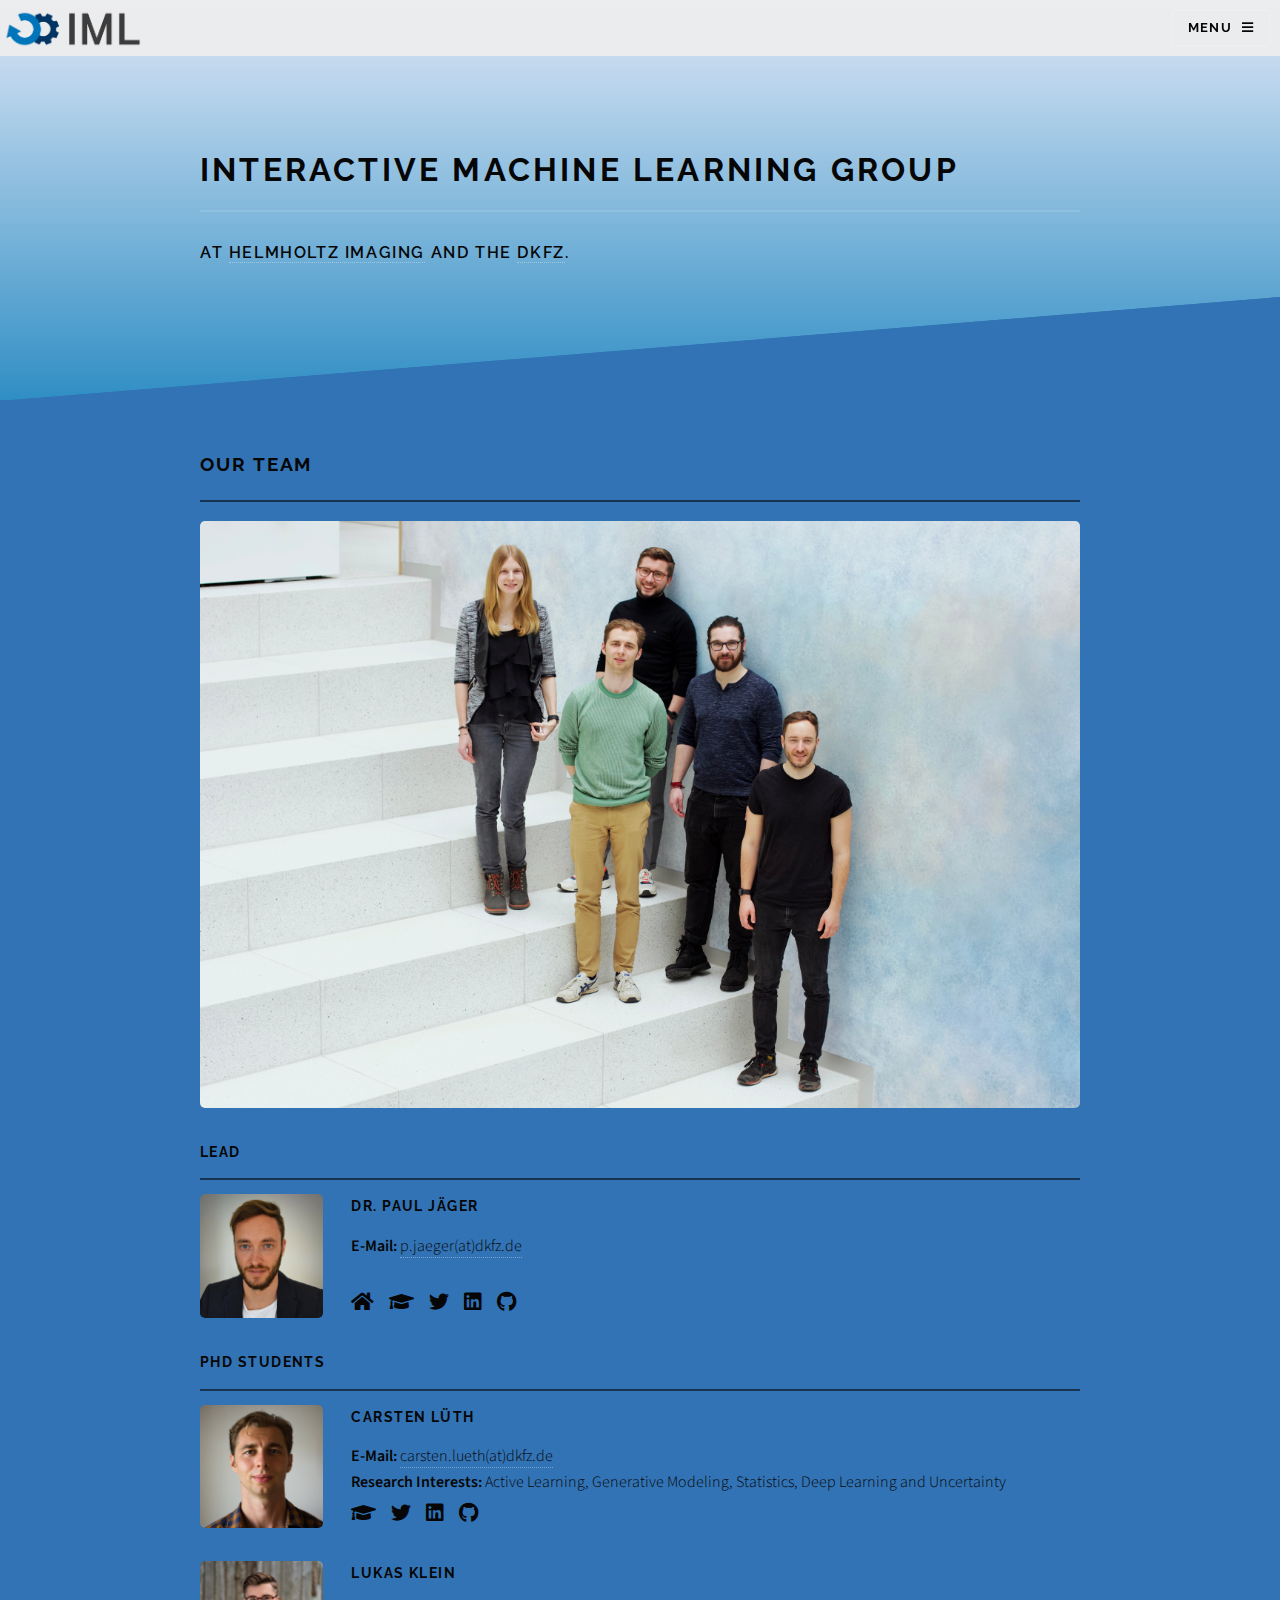
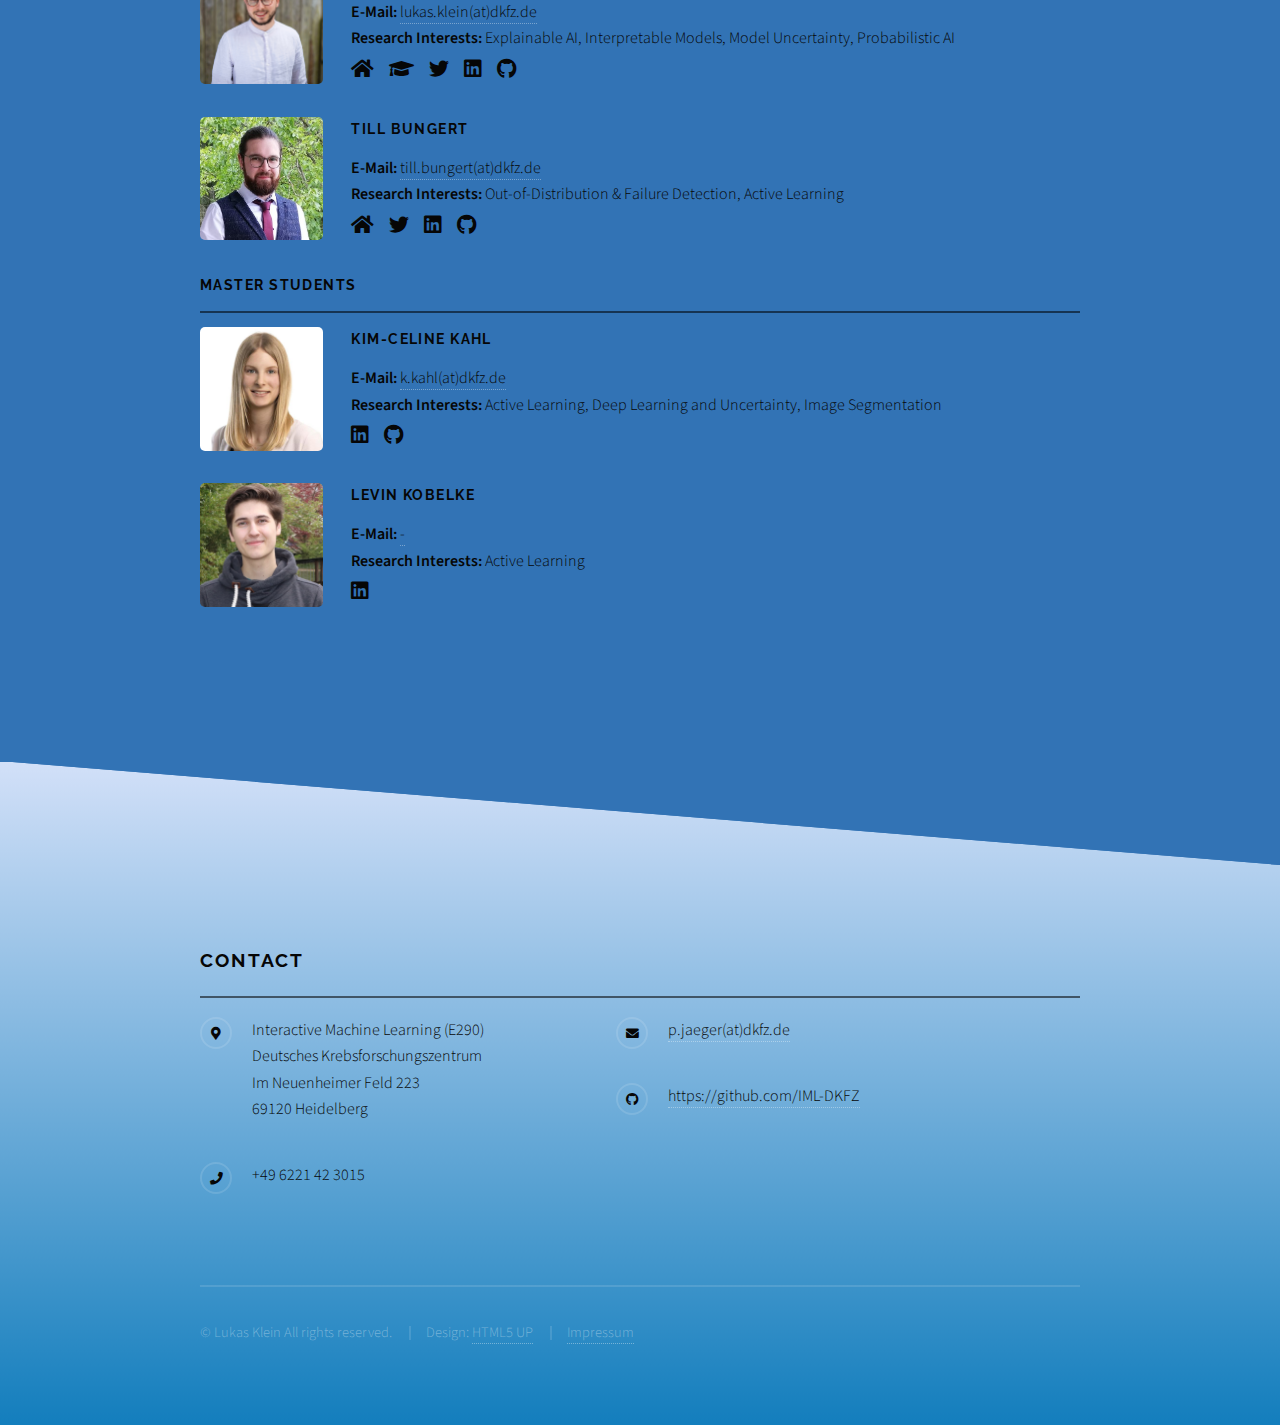
==== commit 6abd02ec: "new bg video, team foto" ====
--- a/aboutus.html
+++ b/aboutus.html
@@ -62,7 +62,7 @@
 					<div class="inner">
 
 						<h2 class="major">Our Team</h2>
-						<div class="col-12"><span class="image fit"><img src="images/pic08.jpg" alt="" /></span></div>
+						<div class="col-12"><span class="image fit"><img src="images/team.jpg" alt="" /></span></div>
 
 						<section>
 							<h3 class="major">Lead</h3>
--- a/assets/css/main.css
+++ b/assets/css/main.css
@@ -7,44 +7,130 @@
 	Free for personal and commercial use under the CCA 3.0 license (html5up.net/license)
 */
 
-html, body, div, span, applet, object,
-iframe, h1, h2, h3, h4, h5, h6, p, blockquote,
-pre, a, abbr, acronym, address, big, cite,
-code, del, dfn, em, img, ins, kbd, q, s, samp,
-small, strike, strong, sub, sup, tt, var, b,
-u, i, center, dl, dt, dd, ol, ul, li, fieldset,
-form, label, legend, table, caption, tbody,
-tfoot, thead, tr, th, td, article, aside,
-canvas, details, embed, figure, figcaption,
-footer, header, hgroup, menu, nav, output, ruby,
-section, summary, time, mark, audio, video {
+html,
+body,
+div,
+span,
+applet,
+object,
+iframe,
+h1,
+h2,
+h3,
+h4,
+h5,
+h6,
+p,
+blockquote,
+pre,
+a,
+abbr,
+acronym,
+address,
+big,
+cite,
+code,
+del,
+dfn,
+em,
+img,
+ins,
+kbd,
+q,
+s,
+samp,
+small,
+strike,
+strong,
+sub,
+sup,
+tt,
+var,
+b,
+u,
+i,
+center,
+dl,
+dt,
+dd,
+ol,
+ul,
+li,
+fieldset,
+form,
+label,
+legend,
+table,
+caption,
+tbody,
+tfoot,
+thead,
+tr,
+th,
+td,
+article,
+aside,
+canvas,
+details,
+embed,
+figure,
+figcaption,
+footer,
+header,
+hgroup,
+menu,
+nav,
+output,
+ruby,
+section,
+summary,
+time,
+mark,
+audio,
+video {
 	margin: 0;
 	padding: 0;
 	border: 0;
 	font-size: 100%;
 	font: inherit;
-	vertical-align: baseline;}
-
-article, aside, details, figcaption, figure,
-footer, header, hgroup, menu, nav, section {
-	display: block;}
+	vertical-align: baseline;
+}
+
+article,
+aside,
+details,
+figcaption,
+figure,
+footer,
+header,
+hgroup,
+menu,
+nav,
+section {
+	display: block;
+}
 
 body {
 	line-height: 1;
 }
 
-ol, ul {
+ol,
+ul {
 	list-style: none;
 }
 
-blockquote, q {
+blockquote,
+q {
 	quotes: none;
 }
 
-	blockquote:before, blockquote:after, q:before, q:after {
-		content: '';
-		content: none;
-	}
+blockquote:before,
+blockquote:after,
+q:before,
+q:after {
+	content: '';
+	content: none;
+}
 
 table {
 	border-collapse: collapse;
@@ -65,7 +151,9 @@
 	padding: 0;
 }
 
-input, select, textarea {
+input,
+select,
+textarea {
 	-moz-appearance: none;
 	-webkit-appearance: none;
 	-ms-appearance: none;
@@ -74,356 +162,644 @@
 
 /* Basic */
 
-	@-ms-viewport {
-		width: device-width;
-	}
-
+@-ms-viewport {
+	width: device-width;
+}
+
+body {
+	-ms-overflow-style: scrollbar;
+}
+
+@media screen and (max-width: 480px) {
+
+	html,
 	body {
-		-ms-overflow-style: scrollbar;
-	}
-
-	@media screen and (max-width: 480px) {
-
-		html, body {
-			min-width: 320px;
-		}
-
-	}
-
-	html {
-		box-sizing: border-box;
-	}
-
-	*, *:before, *:after {
-		box-sizing: inherit;
-	}
-
-	body {
-		background-color: #ededed;
-		background-image:  linear-gradient(to top, rgba(0, 118, 186, 0.8), rgba(212, 227, 252, 0.6)), url("../../images/bg.gif");
-		background-size: auto,
- cover;
-		background-attachment: fixed,
- fixed;
-		background-position: center,
- center;
-	}
-
-		body.is-preload *, body.is-preload *:before, body.is-preload *:after {
-			-moz-animation: none !important;
-			-webkit-animation: none !important;
-			-ms-animation: none !important;
-			animation: none !important;
-			-moz-transition: none !important;
-			-webkit-transition: none !important;
-			-ms-transition: none !important;
-			transition: none !important;
-		}
+		min-width: 320px;
+	}
+
+}
+
+html {
+	box-sizing: border-box;
+}
+
+*,
+*:before,
+*:after {
+	box-sizing: inherit;
+}
+
+body {
+	background-color: #ededed;
+	background-image: linear-gradient(to top, rgba(0, 118, 186, 0.9), 80%, rgba(212, 227, 252, 0.6)), url("../../images/bg.mp4");
+	background-size: auto,
+		cover;
+	background-attachment: fixed,
+		fixed;
+	background-position: center,
+		center;
+}
+
+body.is-preload *,
+body.is-preload *:before,
+body.is-preload *:after {
+	-moz-animation: none !important;
+	-webkit-animation: none !important;
+	-ms-animation: none !important;
+	animation: none !important;
+	-moz-transition: none !important;
+	-webkit-transition: none !important;
+	-ms-transition: none !important;
+	transition: none !important;
+}
 
 /* Type */
 
-	body, input, select, textarea {
-		color: #060606;
-		font-family: "Source Sans Pro", Helvetica, sans-serif;
-		font-size: 16.5pt;
-		font-weight: 300;
-		line-height: 1.65;
-	}
-
-		@media screen and (max-width: 1680px) {
-
-			body, input, select, textarea {
-				font-size: 13pt;
-			}
-
-		}
-
-		@media screen and (max-width: 1280px) {
-
-			body, input, select, textarea {
-				font-size: 12pt;
-			}
-
-		}
-
-		@media screen and (max-width: 980px) {
-
-			body, input, select, textarea {
-				font-size: 12pt;
-			}
-
-		}
-
-		@media screen and (max-width: 736px) {
-
-			body, input, select, textarea {
-				font-size: 12pt;
-			}
-
-		}
-
-		@media screen and (max-width: 480px) {
-
-			body, input, select, textarea {
-				font-size: 12pt;
-			}
-
-		}
-
-	a {
-		-moz-transition: color 0.2s ease-in-out, border-bottom-color 0.2s ease-in-out;
-		-webkit-transition: color 0.2s ease-in-out, border-bottom-color 0.2s ease-in-out;
-		-ms-transition: color 0.2s ease-in-out, border-bottom-color 0.2s ease-in-out;
-		transition: color 0.2s ease-in-out, border-bottom-color 0.2s ease-in-out;
-		border-bottom: dotted 1px rgba(255, 255, 255, 0.35);
-		color: #060606;
-		text-decoration: none;
-	}
-
-		a:hover {
-			border-bottom-color: transparent;
-			color: #060606 !important;
-		}
-
-		a.special:not(.button) {
-			text-decoration: none;
-			border-bottom: 0;
-			display: block;
-			font-family: Raleway, Helvetica, sans-serif;
-			font-size: 0.8em;
-			font-weight: 700;
-			letter-spacing: 0.1em;
-			margin: 0 0 2em 0;
-			text-transform: uppercase;
-		}
-
-			a.special:not(.button):before {
-				-moz-osx-font-smoothing: grayscale;
-				-webkit-font-smoothing: antialiased;
-				display: inline-block;
-				font-style: normal;
-				font-variant: normal;
-				text-rendering: auto;
-				line-height: 1;
-				text-transform: none !important;
-				font-family: 'Font Awesome 5 Free';
-				font-weight: 900;
-			}
-
-			a.special:not(.button):before {
-				-moz-transition: background-color 0.2s ease-in-out;
-				-webkit-transition: background-color 0.2s ease-in-out;
-				-ms-transition: background-color 0.2s ease-in-out;
-				transition: background-color 0.2s ease-in-out;
-				border-radius: 100%;
-				border: solid 2px rgba(255, 255, 255, 0.125);
-				content: '\f105';
-				display: inline-block;
-				font-size: 1.25em;
-				height: 2em;
-				line-height: 1.75em;
-				margin-right: 0.85em;
-				text-align: center;
-				text-indent: 0.15em;
-				vertical-align: middle;
-				width: 2em;
-			}
-
-			a.special:not(.button):hover:before {
-				background-color: rgba(255, 255, 255, 0.025);
-			}
-
-			a.special:not(.button):active:before {
-				background-color: rgba(255, 255, 255, 0.075);
-			}
-
-		a.download:not(.button) {
-			text-decoration: none;
-			border-bottom: 0;
-			display: block;
-			font-family: Raleway, Helvetica, sans-serif;
-			font-size: 0.8em;
-			font-weight: 700;
-			letter-spacing: 0.1em;
-			margin: 0 0 2em 0;
-			text-transform: uppercase;
-		}
-
-			a.download:not(.button):before {
-				-moz-osx-font-smoothing: grayscale;
-				-webkit-font-smoothing: antialiased;
-				display: inline-block;
-				font-style: normal;
-				font-variant: normal;
-				text-rendering: auto;
-				line-height: 1;
-				text-transform: none !important;
-				font-family: 'Font Awesome 5 Free';
-				font-weight: 900;
-			}
-
-			a.download:not(.button):before {
-				-moz-transition: background-color 0.2s ease-in-out;
-				-webkit-transition: background-color 0.2s ease-in-out;
-				-ms-transition: background-color 0.2s ease-in-out;
-				transition: background-color 0.2s ease-in-out;
-				border-radius: 100%;
-				border: solid 2px rgba(255, 255, 255, 0.125);
-				content: '\f063';
-				display: inline-block;
-				font-size: 1.25em;
-				height: 2em;
-				line-height: 1.75em;
-				margin-right: 0.85em;
-				text-align: center;
-				text-indent: 0.15em;
-				vertical-align: middle;
-				width: 2em;
-			}
-
-			a.download:not(.button):hover:before {
-				background-color: rgba(255, 255, 255, 0.025);
-			}
-
-			a.download:not(.button):active:before {
-				background-color: rgba(255, 255, 255, 0.075);
-			}
-
-	strong, b {
-		color: #060606;
-		font-weight: 600;
-	}
-
-	em, i {
-		font-style: italic;
-	}
-
-	p {
-		margin: 0 0 2em 0;
-	}
-
-	h1, h2, h3, h4, h5, h6 {
-		color: #060606;
-		font-family: Raleway, Helvetica, sans-serif;
-		font-weight: 700;
-		letter-spacing: 0.1em;
-		margin: 0 0 1em 0;
-		text-transform: uppercase;
-	}
-
-		h1 a, h2 a, h3 a, h4 a, h5 a, h6 a {
-			color: inherit;
-			text-decoration: none;
-			border-bottom: 0;
-		}
-
-		h1 span, h2 span, h3 span, h4 span, h5 span, h6 span {
-			font-weight: 200;
-		}
-
-		h1.major, h2.major, h3.major, h4.major, h5.major, h6.major {
-			padding-bottom: 1em;
-			border-bottom: solid 2px rgba(0, 0, 0, 0.55);
-		}
+body,
+input,
+select,
+textarea {
+	color: #060606;
+	font-family: "Source Sans Pro", Helvetica, sans-serif;
+	font-size: 16.5pt;
+	font-weight: 300;
+	line-height: 1.65;
+}
+
+@media screen and (max-width: 1680px) {
+
+	body,
+	input,
+	select,
+	textarea {
+		font-size: 13pt;
+	}
+
+}
+
+@media screen and (max-width: 1280px) {
+
+	body,
+	input,
+	select,
+	textarea {
+		font-size: 12pt;
+	}
+
+}
+
+@media screen and (max-width: 980px) {
+
+	body,
+	input,
+	select,
+	textarea {
+		font-size: 12pt;
+	}
+
+}
+
+@media screen and (max-width: 736px) {
+
+	body,
+	input,
+	select,
+	textarea {
+		font-size: 12pt;
+	}
+
+}
+
+@media screen and (max-width: 480px) {
+
+	body,
+	input,
+	select,
+	textarea {
+		font-size: 12pt;
+	}
+
+}
+
+a {
+	-moz-transition: color 0.2s ease-in-out, border-bottom-color 0.2s ease-in-out;
+	-webkit-transition: color 0.2s ease-in-out, border-bottom-color 0.2s ease-in-out;
+	-ms-transition: color 0.2s ease-in-out, border-bottom-color 0.2s ease-in-out;
+	transition: color 0.2s ease-in-out, border-bottom-color 0.2s ease-in-out;
+	border-bottom: dotted 1px rgba(255, 255, 255, 0.35);
+	color: #060606;
+	text-decoration: none;
+}
+
+a:hover {
+	border-bottom-color: transparent;
+	color: #060606 !important;
+}
+
+a.special:not(.button) {
+	text-decoration: none;
+	border-bottom: 0;
+	display: block;
+	font-family: Raleway, Helvetica, sans-serif;
+	font-size: 0.8em;
+	font-weight: 700;
+	letter-spacing: 0.1em;
+	margin: 0 0 2em 0;
+	text-transform: uppercase;
+}
+
+a.special:not(.button):before {
+	-moz-osx-font-smoothing: grayscale;
+	-webkit-font-smoothing: antialiased;
+	display: inline-block;
+	font-style: normal;
+	font-variant: normal;
+	text-rendering: auto;
+	line-height: 1;
+	text-transform: none !important;
+	font-family: 'Font Awesome 5 Free';
+	font-weight: 900;
+}
+
+a.special:not(.button):before {
+	-moz-transition: background-color 0.2s ease-in-out;
+	-webkit-transition: background-color 0.2s ease-in-out;
+	-ms-transition: background-color 0.2s ease-in-out;
+	transition: background-color 0.2s ease-in-out;
+	border-radius: 100%;
+	border: solid 2px rgba(255, 255, 255, 0.125);
+	content: '\f105';
+	display: inline-block;
+	font-size: 1.25em;
+	height: 2em;
+	line-height: 1.75em;
+	margin-right: 0.85em;
+	text-align: center;
+	text-indent: 0.15em;
+	vertical-align: middle;
+	width: 2em;
+}
+
+a.special:not(.button):hover:before {
+	background-color: rgba(255, 255, 255, 0.025);
+}
+
+a.special:not(.button):active:before {
+	background-color: rgba(255, 255, 255, 0.075);
+}
+
+a.download:not(.button) {
+	text-decoration: none;
+	border-bottom: 0;
+	display: block;
+	font-family: Raleway, Helvetica, sans-serif;
+	font-size: 0.8em;
+	font-weight: 700;
+	letter-spacing: 0.1em;
+	margin: 0 0 2em 0;
+	text-transform: uppercase;
+}
+
+a.download:not(.button):before {
+	-moz-osx-font-smoothing: grayscale;
+	-webkit-font-smoothing: antialiased;
+	display: inline-block;
+	font-style: normal;
+	font-variant: normal;
+	text-rendering: auto;
+	line-height: 1;
+	text-transform: none !important;
+	font-family: 'Font Awesome 5 Free';
+	font-weight: 900;
+}
+
+a.download:not(.button):before {
+	-moz-transition: background-color 0.2s ease-in-out;
+	-webkit-transition: background-color 0.2s ease-in-out;
+	-ms-transition: background-color 0.2s ease-in-out;
+	transition: background-color 0.2s ease-in-out;
+	border-radius: 100%;
+	border: solid 2px rgba(255, 255, 255, 0.125);
+	content: '\f063';
+	display: inline-block;
+	font-size: 1.25em;
+	height: 2em;
+	line-height: 1.75em;
+	margin-right: 0.85em;
+	text-align: center;
+	text-indent: 0.15em;
+	vertical-align: middle;
+	width: 2em;
+}
+
+a.download:not(.button):hover:before {
+	background-color: rgba(255, 255, 255, 0.025);
+}
+
+a.download:not(.button):active:before {
+	background-color: rgba(255, 255, 255, 0.075);
+}
+
+strong,
+b {
+	color: #060606;
+	font-weight: 600;
+}
+
+em,
+i {
+	font-style: italic;
+}
+
+p {
+	margin: 0 0 2em 0;
+}
+
+h1,
+h2,
+h3,
+h4,
+h5,
+h6 {
+	color: #060606;
+	font-family: Raleway, Helvetica, sans-serif;
+	font-weight: 700;
+	letter-spacing: 0.1em;
+	margin: 0 0 1em 0;
+	text-transform: uppercase;
+}
+
+h1 a,
+h2 a,
+h3 a,
+h4 a,
+h5 a,
+h6 a {
+	color: inherit;
+	text-decoration: none;
+	border-bottom: 0;
+}
+
+h1 span,
+h2 span,
+h3 span,
+h4 span,
+h5 span,
+h6 span {
+	font-weight: 200;
+}
+
+h1.major,
+h2.major,
+h3.major,
+h4.major,
+h5.major,
+h6.major {
+	padding-bottom: 1em;
+	border-bottom: solid 2px rgba(0, 0, 0, 0.55);
+}
+
+h2 {
+	font-size: 1.2em;
+}
+
+h3 {
+	font-size: 0.9em;
+}
+
+h4 {
+	font-size: 0.7em;
+}
+
+h5 {
+	font-size: 0.7em;
+}
+
+h6 {
+	font-size: 0.7em;
+}
+
+@media screen and (max-width: 736px) {
 
 	h2 {
-		font-size: 1.2em;
+		font-size: 1em;
 	}
 
 	h3 {
-		font-size: 0.9em;
-	}
-
-	h4 {
-		font-size: 0.7em;
-	}
-
-	h5 {
-		font-size: 0.7em;
-	}
-
-	h6 {
-		font-size: 0.7em;
-	}
-
-	@media screen and (max-width: 736px) {
-
-		h2 {
-			font-size: 1em;
-		}
-
-		h3 {
-			font-size: 0.8em;
-		}
-
-	}
-
-	sub {
 		font-size: 0.8em;
-		position: relative;
-		top: 0.5em;
-	}
-
-	sup {
-		font-size: 0.8em;
-		position: relative;
-		top: -0.5em;
-	}
-
-	blockquote {
-		border-left: solid 4px rgba(255, 255, 255, 0.125);
-		font-style: italic;
-		margin: 0 0 2em 0;
-		padding: 0.5em 0 0.5em 2em;
-	}
-
-	code {
-		background: rgba(255, 255, 255, 0.025);
-		border-radius: 5px;
-		border: solid 2px rgba(255, 255, 255, 0.125);
-		font-family: "Courier New", monospace;
-		font-size: 0.9em;
-		margin: 0 0.25em;
-		padding: 0.25em 0.65em;
-	}
-
-	pre {
-		-webkit-overflow-scrolling: touch;
-		font-family: "Courier New", monospace;
-		font-size: 0.9em;
-		margin: 0 0 2em 0;
-	}
-
-		pre code {
-			display: block;
-			line-height: 1.75em;
-			padding: 1em 1.5em;
-			overflow-x: auto;
-		}
-
-	hr {
-		border: 0;
-		border-bottom: solid 2px rgba(255, 255, 255, 0.125);
-		margin: 2.5em 0;
-	}
-
-		hr.major {
-			margin: 4em 0;
-		}
-
-	.align-left {
-		text-align: left;
-	}
-
-	.align-center {
-		text-align: center;
-	}
-
-	.align-right {
-		text-align: right;
-	}
+	}
+
+}
+
+sub {
+	font-size: 0.8em;
+	position: relative;
+	top: 0.5em;
+}
+
+sup {
+	font-size: 0.8em;
+	position: relative;
+	top: -0.5em;
+}
+
+blockquote {
+	border-left: solid 4px rgba(255, 255, 255, 0.125);
+	font-style: italic;
+	margin: 0 0 2em 0;
+	padding: 0.5em 0 0.5em 2em;
+}
+
+code {
+	background: rgba(255, 255, 255, 0.025);
+	border-radius: 5px;
+	border: solid 2px rgba(255, 255, 255, 0.125);
+	font-family: "Courier New", monospace;
+	font-size: 0.9em;
+	margin: 0 0.25em;
+	padding: 0.25em 0.65em;
+}
+
+pre {
+	-webkit-overflow-scrolling: touch;
+	font-family: "Courier New", monospace;
+	font-size: 0.9em;
+	margin: 0 0 2em 0;
+}
+
+pre code {
+	display: block;
+	line-height: 1.75em;
+	padding: 1em 1.5em;
+	overflow-x: auto;
+}
+
+hr {
+	border: 0;
+	border-bottom: solid 2px rgba(255, 255, 255, 0.125);
+	margin: 2.5em 0;
+}
+
+hr.major {
+	margin: 4em 0;
+}
+
+.align-left {
+	text-align: left;
+}
+
+.align-center {
+	text-align: center;
+}
+
+.align-right {
+	text-align: right;
+}
 
 /* Row */
+
+.row {
+	display: flex;
+	flex-wrap: wrap;
+	box-sizing: border-box;
+	align-items: stretch;
+}
+
+.row>* {
+	box-sizing: border-box;
+}
+
+.row.gtr-uniform>*> :last-child {
+	margin-bottom: 0;
+}
+
+.row.aln-left {
+	justify-content: flex-start;
+}
+
+.row.aln-center {
+	justify-content: center;
+}
+
+.row.aln-right {
+	justify-content: flex-end;
+}
+
+.row.aln-top {
+	align-items: flex-start;
+}
+
+.row.aln-middle {
+	align-items: center;
+}
+
+.row.aln-bottom {
+	align-items: flex-end;
+}
+
+.row>.imp {
+	order: -1;
+}
+
+.row>.col-1 {
+	width: 8.33333%;
+}
+
+.row>.off-1 {
+	margin-left: 8.33333%;
+}
+
+.row>.col-2 {
+	width: 16.66667%;
+}
+
+.row>.off-2 {
+	margin-left: 16.66667%;
+}
+
+.row>.col-3 {
+	width: 25%;
+}
+
+.row>.off-3 {
+	margin-left: 25%;
+}
+
+.row>.col-4 {
+	width: 33.33333%;
+}
+
+.row>.off-4 {
+	margin-left: 33.33333%;
+}
+
+.row>.col-5 {
+	width: 41.66667%;
+}
+
+.row>.off-5 {
+	margin-left: 41.66667%;
+}
+
+.row>.col-6 {
+	width: 50%;
+}
+
+.row>.off-6 {
+	margin-left: 50%;
+}
+
+.row>.col-7 {
+	width: 58.33333%;
+}
+
+.row>.off-7 {
+	margin-left: 58.33333%;
+}
+
+.row>.col-8 {
+	width: 66.66667%;
+}
+
+.row>.off-8 {
+	margin-left: 66.66667%;
+}
+
+.row>.col-9 {
+	width: 75%;
+}
+
+.row>.off-9 {
+	margin-left: 75%;
+}
+
+.row>.col-10 {
+	width: 83.33333%;
+}
+
+.row>.off-10 {
+	margin-left: 83.33333%;
+}
+
+.row>.col-11 {
+	width: 91.66667%;
+}
+
+.row>.off-11 {
+	margin-left: 91.66667%;
+}
+
+.row>.col-12 {
+	width: 100%;
+}
+
+.row>.off-12 {
+	margin-left: 100%;
+}
+
+.row.gtr-0 {
+	margin-top: 0;
+	margin-left: 0em;
+}
+
+.row.gtr-0>* {
+	padding: 0 0 0 0em;
+}
+
+.row.gtr-0.gtr-uniform {
+	margin-top: 0em;
+}
+
+.row.gtr-0.gtr-uniform>* {
+	padding-top: 0em;
+}
+
+.row.gtr-25 {
+	margin-top: 0;
+	margin-left: -0.4375em;
+}
+
+.row.gtr-25>* {
+	padding: 0 0 0 0.4375em;
+}
+
+.row.gtr-25.gtr-uniform {
+	margin-top: -0.4375em;
+}
+
+.row.gtr-25.gtr-uniform>* {
+	padding-top: 0.4375em;
+}
+
+.row.gtr-50 {
+	margin-top: 0;
+	margin-left: -0.875em;
+}
+
+.row.gtr-50>* {
+	padding: 0 0 0 0.875em;
+}
+
+.row.gtr-50.gtr-uniform {
+	margin-top: -0.875em;
+}
+
+.row.gtr-50.gtr-uniform>* {
+	padding-top: 0.875em;
+}
+
+.row {
+	margin-top: 0;
+	margin-left: -1.75em;
+}
+
+.row>* {
+	padding: 0 0 0 1.75em;
+}
+
+.row.gtr-uniform {
+	margin-top: -1.75em;
+}
+
+.row.gtr-uniform>* {
+	padding-top: 1.75em;
+}
+
+.row.gtr-150 {
+	margin-top: 0;
+	margin-left: -2.625em;
+}
+
+.row.gtr-150>* {
+	padding: 0 0 0 2.625em;
+}
+
+.row.gtr-150.gtr-uniform {
+	margin-top: -2.625em;
+}
+
+.row.gtr-150.gtr-uniform>* {
+	padding-top: 2.625em;
+}
+
+.row.gtr-200 {
+	margin-top: 0;
+	margin-left: -3.5em;
+}
+
+.row.gtr-200>* {
+	padding: 0 0 0 3.5em;
+}
+
+.row.gtr-200.gtr-uniform {
+	margin-top: -3.5em;
+}
+
+.row.gtr-200.gtr-uniform>* {
+	padding-top: 3.5em;
+}
+
+@media screen and (max-width: 1680px) {
 
 	.row {
 		display: flex;
@@ -432,3831 +808,3611 @@
 		align-items: stretch;
 	}
 
-		.row > * {
-			box-sizing: border-box;
-		}
-
-		.row.gtr-uniform > * > :last-child {
-			margin-bottom: 0;
-		}
-
-		.row.aln-left {
-			justify-content: flex-start;
-		}
-
-		.row.aln-center {
-			justify-content: center;
-		}
-
-		.row.aln-right {
-			justify-content: flex-end;
-		}
-
-		.row.aln-top {
-			align-items: flex-start;
-		}
-
-		.row.aln-middle {
-			align-items: center;
-		}
-
-		.row.aln-bottom {
-			align-items: flex-end;
-		}
-
-		.row > .imp {
-			order: -1;
-		}
-
-		.row > .col-1 {
-			width: 8.33333%;
-		}
-
-		.row > .off-1 {
-			margin-left: 8.33333%;
-		}
-
-		.row > .col-2 {
-			width: 16.66667%;
-		}
-
-		.row > .off-2 {
-			margin-left: 16.66667%;
-		}
-
-		.row > .col-3 {
-			width: 25%;
-		}
-
-		.row > .off-3 {
-			margin-left: 25%;
-		}
-
-		.row > .col-4 {
-			width: 33.33333%;
-		}
-
-		.row > .off-4 {
-			margin-left: 33.33333%;
-		}
-
-		.row > .col-5 {
-			width: 41.66667%;
-		}
-
-		.row > .off-5 {
-			margin-left: 41.66667%;
-		}
-
-		.row > .col-6 {
-			width: 50%;
-		}
-
-		.row > .off-6 {
-			margin-left: 50%;
-		}
-
-		.row > .col-7 {
-			width: 58.33333%;
-		}
-
-		.row > .off-7 {
-			margin-left: 58.33333%;
-		}
-
-		.row > .col-8 {
-			width: 66.66667%;
-		}
-
-		.row > .off-8 {
-			margin-left: 66.66667%;
-		}
-
-		.row > .col-9 {
-			width: 75%;
-		}
-
-		.row > .off-9 {
-			margin-left: 75%;
-		}
-
-		.row > .col-10 {
-			width: 83.33333%;
-		}
-
-		.row > .off-10 {
-			margin-left: 83.33333%;
-		}
-
-		.row > .col-11 {
-			width: 91.66667%;
-		}
-
-		.row > .off-11 {
-			margin-left: 91.66667%;
-		}
-
-		.row > .col-12 {
-			width: 100%;
-		}
-
-		.row > .off-12 {
-			margin-left: 100%;
-		}
-
-		.row.gtr-0 {
-			margin-top: 0;
-			margin-left: 0em;
-		}
-
-			.row.gtr-0 > * {
-				padding: 0 0 0 0em;
-			}
-
-			.row.gtr-0.gtr-uniform {
-				margin-top: 0em;
-			}
-
-				.row.gtr-0.gtr-uniform > * {
-					padding-top: 0em;
-				}
-
-		.row.gtr-25 {
-			margin-top: 0;
-			margin-left: -0.4375em;
-		}
-
-			.row.gtr-25 > * {
-				padding: 0 0 0 0.4375em;
-			}
-
-			.row.gtr-25.gtr-uniform {
-				margin-top: -0.4375em;
-			}
-
-				.row.gtr-25.gtr-uniform > * {
-					padding-top: 0.4375em;
-				}
-
-		.row.gtr-50 {
-			margin-top: 0;
-			margin-left: -0.875em;
-		}
-
-			.row.gtr-50 > * {
-				padding: 0 0 0 0.875em;
-			}
-
-			.row.gtr-50.gtr-uniform {
-				margin-top: -0.875em;
-			}
-
-				.row.gtr-50.gtr-uniform > * {
-					padding-top: 0.875em;
-				}
-
-		.row {
-			margin-top: 0;
-			margin-left: -1.75em;
-		}
-
-			.row > * {
-				padding: 0 0 0 1.75em;
-			}
-
-			.row.gtr-uniform {
-				margin-top: -1.75em;
-			}
-
-				.row.gtr-uniform > * {
-					padding-top: 1.75em;
-				}
-
-		.row.gtr-150 {
-			margin-top: 0;
-			margin-left: -2.625em;
-		}
-
-			.row.gtr-150 > * {
-				padding: 0 0 0 2.625em;
-			}
-
-			.row.gtr-150.gtr-uniform {
-				margin-top: -2.625em;
-			}
-
-				.row.gtr-150.gtr-uniform > * {
-					padding-top: 2.625em;
-				}
-
-		.row.gtr-200 {
-			margin-top: 0;
-			margin-left: -3.5em;
-		}
-
-			.row.gtr-200 > * {
-				padding: 0 0 0 3.5em;
-			}
-
-			.row.gtr-200.gtr-uniform {
-				margin-top: -3.5em;
-			}
-
-				.row.gtr-200.gtr-uniform > * {
-					padding-top: 3.5em;
-				}
-
-		@media screen and (max-width: 1680px) {
-
-			.row {
-				display: flex;
-				flex-wrap: wrap;
-				box-sizing: border-box;
-				align-items: stretch;
-			}
-
-				.row > * {
-					box-sizing: border-box;
-				}
-
-				.row.gtr-uniform > * > :last-child {
-					margin-bottom: 0;
-				}
-
-				.row.aln-left {
-					justify-content: flex-start;
-				}
-
-				.row.aln-center {
-					justify-content: center;
-				}
-
-				.row.aln-right {
-					justify-content: flex-end;
-				}
-
-				.row.aln-top {
-					align-items: flex-start;
-				}
-
-				.row.aln-middle {
-					align-items: center;
-				}
-
-				.row.aln-bottom {
-					align-items: flex-end;
-				}
-
-				.row > .imp-xlarge {
-					order: -1;
-				}
-
-				.row > .col-1-xlarge {
-					width: 8.33333%;
-				}
-
-				.row > .off-1-xlarge {
-					margin-left: 8.33333%;
-				}
-
-				.row > .col-2-xlarge {
-					width: 16.66667%;
-				}
-
-				.row > .off-2-xlarge {
-					margin-left: 16.66667%;
-				}
-
-				.row > .col-3-xlarge {
-					width: 25%;
-				}
-
-				.row > .off-3-xlarge {
-					margin-left: 25%;
-				}
-
-				.row > .col-4-xlarge {
-					width: 33.33333%;
-				}
-
-				.row > .off-4-xlarge {
-					margin-left: 33.33333%;
-				}
-
-				.row > .col-5-xlarge {
-					width: 41.66667%;
-				}
-
-				.row > .off-5-xlarge {
-					margin-left: 41.66667%;
-				}
-
-				.row > .col-6-xlarge {
-					width: 50%;
-				}
-
-				.row > .off-6-xlarge {
-					margin-left: 50%;
-				}
-
-				.row > .col-7-xlarge {
-					width: 58.33333%;
-				}
-
-				.row > .off-7-xlarge {
-					margin-left: 58.33333%;
-				}
-
-				.row > .col-8-xlarge {
-					width: 66.66667%;
-				}
-
-				.row > .off-8-xlarge {
-					margin-left: 66.66667%;
-				}
-
-				.row > .col-9-xlarge {
-					width: 75%;
-				}
-
-				.row > .off-9-xlarge {
-					margin-left: 75%;
-				}
-
-				.row > .col-10-xlarge {
-					width: 83.33333%;
-				}
-
-				.row > .off-10-xlarge {
-					margin-left: 83.33333%;
-				}
-
-				.row > .col-11-xlarge {
-					width: 91.66667%;
-				}
-
-				.row > .off-11-xlarge {
-					margin-left: 91.66667%;
-				}
-
-				.row > .col-12-xlarge {
-					width: 100%;
-				}
-
-				.row > .off-12-xlarge {
-					margin-left: 100%;
-				}
-
-				.row.gtr-0 {
-					margin-top: 0;
-					margin-left: 0em;
-				}
-
-					.row.gtr-0 > * {
-						padding: 0 0 0 0em;
-					}
-
-					.row.gtr-0.gtr-uniform {
-						margin-top: 0em;
-					}
-
-						.row.gtr-0.gtr-uniform > * {
-							padding-top: 0em;
-						}
-
-				.row.gtr-25 {
-					margin-top: 0;
-					margin-left: -0.4375em;
-				}
-
-					.row.gtr-25 > * {
-						padding: 0 0 0 0.4375em;
-					}
-
-					.row.gtr-25.gtr-uniform {
-						margin-top: -0.4375em;
-					}
-
-						.row.gtr-25.gtr-uniform > * {
-							padding-top: 0.4375em;
-						}
-
-				.row.gtr-50 {
-					margin-top: 0;
-					margin-left: -0.875em;
-				}
-
-					.row.gtr-50 > * {
-						padding: 0 0 0 0.875em;
-					}
-
-					.row.gtr-50.gtr-uniform {
-						margin-top: -0.875em;
-					}
-
-						.row.gtr-50.gtr-uniform > * {
-							padding-top: 0.875em;
-						}
-
-				.row {
-					margin-top: 0;
-					margin-left: -1.75em;
-				}
-
-					.row > * {
-						padding: 0 0 0 1.75em;
-					}
-
-					.row.gtr-uniform {
-						margin-top: -1.75em;
-					}
-
-						.row.gtr-uniform > * {
-							padding-top: 1.75em;
-						}
-
-				.row.gtr-150 {
-					margin-top: 0;
-					margin-left: -2.625em;
-				}
-
-					.row.gtr-150 > * {
-						padding: 0 0 0 2.625em;
-					}
-
-					.row.gtr-150.gtr-uniform {
-						margin-top: -2.625em;
-					}
-
-						.row.gtr-150.gtr-uniform > * {
-							padding-top: 2.625em;
-						}
-
-				.row.gtr-200 {
-					margin-top: 0;
-					margin-left: -3.5em;
-				}
-
-					.row.gtr-200 > * {
-						padding: 0 0 0 3.5em;
-					}
-
-					.row.gtr-200.gtr-uniform {
-						margin-top: -3.5em;
-					}
-
-						.row.gtr-200.gtr-uniform > * {
-							padding-top: 3.5em;
-						}
-
-		}
-
-		@media screen and (max-width: 1280px) {
-
-			.row {
-				display: flex;
-				flex-wrap: wrap;
-				box-sizing: border-box;
-				align-items: stretch;
-			}
-
-				.row > * {
-					box-sizing: border-box;
-				}
-
-				.row.gtr-uniform > * > :last-child {
-					margin-bottom: 0;
-				}
-
-				.row.aln-left {
-					justify-content: flex-start;
-				}
-
-				.row.aln-center {
-					justify-content: center;
-				}
-
-				.row.aln-right {
-					justify-content: flex-end;
-				}
-
-				.row.aln-top {
-					align-items: flex-start;
-				}
-
-				.row.aln-middle {
-					align-items: center;
-				}
-
-				.row.aln-bottom {
-					align-items: flex-end;
-				}
-
-				.row > .imp-large {
-					order: -1;
-				}
-
-				.row > .col-1-large {
-					width: 8.33333%;
-				}
-
-				.row > .off-1-large {
-					margin-left: 8.33333%;
-				}
-
-				.row > .col-2-large {
-					width: 16.66667%;
-				}
-
-				.row > .off-2-large {
-					margin-left: 16.66667%;
-				}
-
-				.row > .col-3-large {
-					width: 25%;
-				}
-
-				.row > .off-3-large {
-					margin-left: 25%;
-				}
-
-				.row > .col-4-large {
-					width: 33.33333%;
-				}
-
-				.row > .off-4-large {
-					margin-left: 33.33333%;
-				}
-
-				.row > .col-5-large {
-					width: 41.66667%;
-				}
-
-				.row > .off-5-large {
-					margin-left: 41.66667%;
-				}
-
-				.row > .col-6-large {
-					width: 50%;
-				}
-
-				.row > .off-6-large {
-					margin-left: 50%;
-				}
-
-				.row > .col-7-large {
-					width: 58.33333%;
-				}
-
-				.row > .off-7-large {
-					margin-left: 58.33333%;
-				}
-
-				.row > .col-8-large {
-					width: 66.66667%;
-				}
-
-				.row > .off-8-large {
-					margin-left: 66.66667%;
-				}
-
-				.row > .col-9-large {
-					width: 75%;
-				}
-
-				.row > .off-9-large {
-					margin-left: 75%;
-				}
-
-				.row > .col-10-large {
-					width: 83.33333%;
-				}
-
-				.row > .off-10-large {
-					margin-left: 83.33333%;
-				}
-
-				.row > .col-11-large {
-					width: 91.66667%;
-				}
-
-				.row > .off-11-large {
-					margin-left: 91.66667%;
-				}
-
-				.row > .col-12-large {
-					width: 100%;
-				}
-
-				.row > .off-12-large {
-					margin-left: 100%;
-				}
-
-				.row.gtr-0 {
-					margin-top: 0;
-					margin-left: 0em;
-				}
-
-					.row.gtr-0 > * {
-						padding: 0 0 0 0em;
-					}
-
-					.row.gtr-0.gtr-uniform {
-						margin-top: 0em;
-					}
-
-						.row.gtr-0.gtr-uniform > * {
-							padding-top: 0em;
-						}
-
-				.row.gtr-25 {
-					margin-top: 0;
-					margin-left: -0.4375em;
-				}
-
-					.row.gtr-25 > * {
-						padding: 0 0 0 0.4375em;
-					}
-
-					.row.gtr-25.gtr-uniform {
-						margin-top: -0.4375em;
-					}
-
-						.row.gtr-25.gtr-uniform > * {
-							padding-top: 0.4375em;
-						}
-
-				.row.gtr-50 {
-					margin-top: 0;
-					margin-left: -0.875em;
-				}
-
-					.row.gtr-50 > * {
-						padding: 0 0 0 0.875em;
-					}
-
-					.row.gtr-50.gtr-uniform {
-						margin-top: -0.875em;
-					}
-
-						.row.gtr-50.gtr-uniform > * {
-							padding-top: 0.875em;
-						}
-
-				.row {
-					margin-top: 0;
-					margin-left: -1.75em;
-				}
-
-					.row > * {
-						padding: 0 0 0 1.75em;
-					}
-
-					.row.gtr-uniform {
-						margin-top: -1.75em;
-					}
-
-						.row.gtr-uniform > * {
-							padding-top: 1.75em;
-						}
-
-				.row.gtr-150 {
-					margin-top: 0;
-					margin-left: -2.625em;
-				}
-
-					.row.gtr-150 > * {
-						padding: 0 0 0 2.625em;
-					}
-
-					.row.gtr-150.gtr-uniform {
-						margin-top: -2.625em;
-					}
-
-						.row.gtr-150.gtr-uniform > * {
-							padding-top: 2.625em;
-						}
-
-				.row.gtr-200 {
-					margin-top: 0;
-					margin-left: -3.5em;
-				}
-
-					.row.gtr-200 > * {
-						padding: 0 0 0 3.5em;
-					}
-
-					.row.gtr-200.gtr-uniform {
-						margin-top: -3.5em;
-					}
-
-						.row.gtr-200.gtr-uniform > * {
-							padding-top: 3.5em;
-						}
-
-		}
-
-		@media screen and (max-width: 980px) {
-
-			.row {
-				display: flex;
-				flex-wrap: wrap;
-				box-sizing: border-box;
-				align-items: stretch;
-			}
-
-				.row > * {
-					box-sizing: border-box;
-				}
-
-				.row.gtr-uniform > * > :last-child {
-					margin-bottom: 0;
-				}
-
-				.row.aln-left {
-					justify-content: flex-start;
-				}
-
-				.row.aln-center {
-					justify-content: center;
-				}
-
-				.row.aln-right {
-					justify-content: flex-end;
-				}
-
-				.row.aln-top {
-					align-items: flex-start;
-				}
-
-				.row.aln-middle {
-					align-items: center;
-				}
-
-				.row.aln-bottom {
-					align-items: flex-end;
-				}
-
-				.row > .imp-medium {
-					order: -1;
-				}
-
-				.row > .col-1-medium {
-					width: 8.33333%;
-				}
-
-				.row > .off-1-medium {
-					margin-left: 8.33333%;
-				}
-
-				.row > .col-2-medium {
-					width: 16.66667%;
-				}
-
-				.row > .off-2-medium {
-					margin-left: 16.66667%;
-				}
-
-				.row > .col-3-medium {
-					width: 25%;
-				}
-
-				.row > .off-3-medium {
-					margin-left: 25%;
-				}
-
-				.row > .col-4-medium {
-					width: 33.33333%;
-				}
-
-				.row > .off-4-medium {
-					margin-left: 33.33333%;
-				}
-
-				.row > .col-5-medium {
-					width: 41.66667%;
-				}
-
-				.row > .off-5-medium {
-					margin-left: 41.66667%;
-				}
-
-				.row > .col-6-medium {
-					width: 50%;
-				}
-
-				.row > .off-6-medium {
-					margin-left: 50%;
-				}
-
-				.row > .col-7-medium {
-					width: 58.33333%;
-				}
-
-				.row > .off-7-medium {
-					margin-left: 58.33333%;
-				}
-
-				.row > .col-8-medium {
-					width: 66.66667%;
-				}
-
-				.row > .off-8-medium {
-					margin-left: 66.66667%;
-				}
-
-				.row > .col-9-medium {
-					width: 75%;
-				}
-
-				.row > .off-9-medium {
-					margin-left: 75%;
-				}
-
-				.row > .col-10-medium {
-					width: 83.33333%;
-				}
-
-				.row > .off-10-medium {
-					margin-left: 83.33333%;
-				}
-
-				.row > .col-11-medium {
-					width: 91.66667%;
-				}
-
-				.row > .off-11-medium {
-					margin-left: 91.66667%;
-				}
-
-				.row > .col-12-medium {
-					width: 100%;
-				}
-
-				.row > .off-12-medium {
-					margin-left: 100%;
-				}
-
-				.row.gtr-0 {
-					margin-top: 0;
-					margin-left: 0em;
-				}
-
-					.row.gtr-0 > * {
-						padding: 0 0 0 0em;
-					}
-
-					.row.gtr-0.gtr-uniform {
-						margin-top: 0em;
-					}
-
-						.row.gtr-0.gtr-uniform > * {
-							padding-top: 0em;
-						}
-
-				.row.gtr-25 {
-					margin-top: 0;
-					margin-left: -0.4375em;
-				}
-
-					.row.gtr-25 > * {
-						padding: 0 0 0 0.4375em;
-					}
-
-					.row.gtr-25.gtr-uniform {
-						margin-top: -0.4375em;
-					}
-
-						.row.gtr-25.gtr-uniform > * {
-							padding-top: 0.4375em;
-						}
-
-				.row.gtr-50 {
-					margin-top: 0;
-					margin-left: -0.875em;
-				}
-
-					.row.gtr-50 > * {
-						padding: 0 0 0 0.875em;
-					}
-
-					.row.gtr-50.gtr-uniform {
-						margin-top: -0.875em;
-					}
-
-						.row.gtr-50.gtr-uniform > * {
-							padding-top: 0.875em;
-						}
-
-				.row {
-					margin-top: 0;
-					margin-left: -1.75em;
-				}
-
-					.row > * {
-						padding: 0 0 0 1.75em;
-					}
-
-					.row.gtr-uniform {
-						margin-top: -1.75em;
-					}
-
-						.row.gtr-uniform > * {
-							padding-top: 1.75em;
-						}
-
-				.row.gtr-150 {
-					margin-top: 0;
-					margin-left: -2.625em;
-				}
-
-					.row.gtr-150 > * {
-						padding: 0 0 0 2.625em;
-					}
-
-					.row.gtr-150.gtr-uniform {
-						margin-top: -2.625em;
-					}
-
-						.row.gtr-150.gtr-uniform > * {
-							padding-top: 2.625em;
-						}
-
-				.row.gtr-200 {
-					margin-top: 0;
-					margin-left: -3.5em;
-				}
-
-					.row.gtr-200 > * {
-						padding: 0 0 0 3.5em;
-					}
-
-					.row.gtr-200.gtr-uniform {
-						margin-top: -3.5em;
-					}
-
-						.row.gtr-200.gtr-uniform > * {
-							padding-top: 3.5em;
-						}
-
-		}
-
-		@media screen and (max-width: 736px) {
-
-			.row {
-				display: flex;
-				flex-wrap: wrap;
-				box-sizing: border-box;
-				align-items: stretch;
-			}
-
-				.row > * {
-					box-sizing: border-box;
-				}
-
-				.row.gtr-uniform > * > :last-child {
-					margin-bottom: 0;
-				}
-
-				.row.aln-left {
-					justify-content: flex-start;
-				}
-
-				.row.aln-center {
-					justify-content: center;
-				}
-
-				.row.aln-right {
-					justify-content: flex-end;
-				}
-
-				.row.aln-top {
-					align-items: flex-start;
-				}
-
-				.row.aln-middle {
-					align-items: center;
-				}
-
-				.row.aln-bottom {
-					align-items: flex-end;
-				}
-
-				.row > .imp-small {
-					order: -1;
-				}
-
-				.row > .col-1-small {
-					width: 8.33333%;
-				}
-
-				.row > .off-1-small {
-					margin-left: 8.33333%;
-				}
-
-				.row > .col-2-small {
-					width: 16.66667%;
-				}
-
-				.row > .off-2-small {
-					margin-left: 16.66667%;
-				}
-
-				.row > .col-3-small {
-					width: 25%;
-				}
-
-				.row > .off-3-small {
-					margin-left: 25%;
-				}
-
-				.row > .col-4-small {
-					width: 33.33333%;
-				}
-
-				.row > .off-4-small {
-					margin-left: 33.33333%;
-				}
-
-				.row > .col-5-small {
-					width: 41.66667%;
-				}
-
-				.row > .off-5-small {
-					margin-left: 41.66667%;
-				}
-
-				.row > .col-6-small {
-					width: 50%;
-				}
-
-				.row > .off-6-small {
-					margin-left: 50%;
-				}
-
-				.row > .col-7-small {
-					width: 58.33333%;
-				}
-
-				.row > .off-7-small {
-					margin-left: 58.33333%;
-				}
-
-				.row > .col-8-small {
-					width: 66.66667%;
-				}
-
-				.row > .off-8-small {
-					margin-left: 66.66667%;
-				}
-
-				.row > .col-9-small {
-					width: 75%;
-				}
-
-				.row > .off-9-small {
-					margin-left: 75%;
-				}
-
-				.row > .col-10-small {
-					width: 83.33333%;
-				}
-
-				.row > .off-10-small {
-					margin-left: 83.33333%;
-				}
-
-				.row > .col-11-small {
-					width: 91.66667%;
-				}
-
-				.row > .off-11-small {
-					margin-left: 91.66667%;
-				}
-
-				.row > .col-12-small {
-					width: 100%;
-				}
-
-				.row > .off-12-small {
-					margin-left: 100%;
-				}
-
-				.row.gtr-0 {
-					margin-top: 0;
-					margin-left: 0em;
-				}
-
-					.row.gtr-0 > * {
-						padding: 0 0 0 0em;
-					}
-
-					.row.gtr-0.gtr-uniform {
-						margin-top: 0em;
-					}
-
-						.row.gtr-0.gtr-uniform > * {
-							padding-top: 0em;
-						}
-
-				.row.gtr-25 {
-					margin-top: 0;
-					margin-left: -0.3125em;
-				}
-
-					.row.gtr-25 > * {
-						padding: 0 0 0 0.3125em;
-					}
-
-					.row.gtr-25.gtr-uniform {
-						margin-top: -0.3125em;
-					}
-
-						.row.gtr-25.gtr-uniform > * {
-							padding-top: 0.3125em;
-						}
-
-				.row.gtr-50 {
-					margin-top: 0;
-					margin-left: -0.625em;
-				}
-
-					.row.gtr-50 > * {
-						padding: 0 0 0 0.625em;
-					}
-
-					.row.gtr-50.gtr-uniform {
-						margin-top: -0.625em;
-					}
-
-						.row.gtr-50.gtr-uniform > * {
-							padding-top: 0.625em;
-						}
-
-				.row {
-					margin-top: 0;
-					margin-left: -1.25em;
-				}
-
-					.row > * {
-						padding: 0 0 0 1.25em;
-					}
-
-					.row.gtr-uniform {
-						margin-top: -1.25em;
-					}
-
-						.row.gtr-uniform > * {
-							padding-top: 1.25em;
-						}
-
-				.row.gtr-150 {
-					margin-top: 0;
-					margin-left: -1.875em;
-				}
-
-					.row.gtr-150 > * {
-						padding: 0 0 0 1.875em;
-					}
-
-					.row.gtr-150.gtr-uniform {
-						margin-top: -1.875em;
-					}
-
-						.row.gtr-150.gtr-uniform > * {
-							padding-top: 1.875em;
-						}
-
-				.row.gtr-200 {
-					margin-top: 0;
-					margin-left: -2.5em;
-				}
-
-					.row.gtr-200 > * {
-						padding: 0 0 0 2.5em;
-					}
-
-					.row.gtr-200.gtr-uniform {
-						margin-top: -2.5em;
-					}
-
-						.row.gtr-200.gtr-uniform > * {
-							padding-top: 2.5em;
-						}
-
-		}
-
-		@media screen and (max-width: 480px) {
-
-			.row {
-				display: flex;
-				flex-wrap: wrap;
-				box-sizing: border-box;
-				align-items: stretch;
-			}
-
-				.row > * {
-					box-sizing: border-box;
-				}
-
-				.row.gtr-uniform > * > :last-child {
-					margin-bottom: 0;
-				}
-
-				.row.aln-left {
-					justify-content: flex-start;
-				}
-
-				.row.aln-center {
-					justify-content: center;
-				}
-
-				.row.aln-right {
-					justify-content: flex-end;
-				}
-
-				.row.aln-top {
-					align-items: flex-start;
-				}
-
-				.row.aln-middle {
-					align-items: center;
-				}
-
-				.row.aln-bottom {
-					align-items: flex-end;
-				}
-
-				.row > .imp-xsmall {
-					order: -1;
-				}
-
-				.row > .col-1-xsmall {
-					width: 8.33333%;
-				}
-
-				.row > .off-1-xsmall {
-					margin-left: 8.33333%;
-				}
-
-				.row > .col-2-xsmall {
-					width: 16.66667%;
-				}
-
-				.row > .off-2-xsmall {
-					margin-left: 16.66667%;
-				}
-
-				.row > .col-3-xsmall {
-					width: 25%;
-				}
-
-				.row > .off-3-xsmall {
-					margin-left: 25%;
-				}
-
-				.row > .col-4-xsmall {
-					width: 33.33333%;
-				}
-
-				.row > .off-4-xsmall {
-					margin-left: 33.33333%;
-				}
-
-				.row > .col-5-xsmall {
-					width: 41.66667%;
-				}
-
-				.row > .off-5-xsmall {
-					margin-left: 41.66667%;
-				}
-
-				.row > .col-6-xsmall {
-					width: 50%;
-				}
-
-				.row > .off-6-xsmall {
-					margin-left: 50%;
-				}
-
-				.row > .col-7-xsmall {
-					width: 58.33333%;
-				}
-
-				.row > .off-7-xsmall {
-					margin-left: 58.33333%;
-				}
-
-				.row > .col-8-xsmall {
-					width: 66.66667%;
-				}
-
-				.row > .off-8-xsmall {
-					margin-left: 66.66667%;
-				}
-
-				.row > .col-9-xsmall {
-					width: 75%;
-				}
-
-				.row > .off-9-xsmall {
-					margin-left: 75%;
-				}
-
-				.row > .col-10-xsmall {
-					width: 83.33333%;
-				}
-
-				.row > .off-10-xsmall {
-					margin-left: 83.33333%;
-				}
-
-				.row > .col-11-xsmall {
-					width: 91.66667%;
-				}
-
-				.row > .off-11-xsmall {
-					margin-left: 91.66667%;
-				}
-
-				.row > .col-12-xsmall {
-					width: 100%;
-				}
-
-				.row > .off-12-xsmall {
-					margin-left: 100%;
-				}
-
-				.row.gtr-0 {
-					margin-top: 0;
-					margin-left: 0em;
-				}
-
-					.row.gtr-0 > * {
-						padding: 0 0 0 0em;
-					}
-
-					.row.gtr-0.gtr-uniform {
-						margin-top: 0em;
-					}
-
-						.row.gtr-0.gtr-uniform > * {
-							padding-top: 0em;
-						}
-
-				.row.gtr-25 {
-					margin-top: 0;
-					margin-left: -0.3125em;
-				}
-
-					.row.gtr-25 > * {
-						padding: 0 0 0 0.3125em;
-					}
-
-					.row.gtr-25.gtr-uniform {
-						margin-top: -0.3125em;
-					}
-
-						.row.gtr-25.gtr-uniform > * {
-							padding-top: 0.3125em;
-						}
-
-				.row.gtr-50 {
-					margin-top: 0;
-					margin-left: -0.625em;
-				}
-
-					.row.gtr-50 > * {
-						padding: 0 0 0 0.625em;
-					}
-
-					.row.gtr-50.gtr-uniform {
-						margin-top: -0.625em;
-					}
-
-						.row.gtr-50.gtr-uniform > * {
-							padding-top: 0.625em;
-						}
-
-				.row {
-					margin-top: 0;
-					margin-left: -1.25em;
-				}
-
-					.row > * {
-						padding: 0 0 0 1.25em;
-					}
-
-					.row.gtr-uniform {
-						margin-top: -1.25em;
-					}
-
-						.row.gtr-uniform > * {
-							padding-top: 1.25em;
-						}
-
-				.row.gtr-150 {
-					margin-top: 0;
-					margin-left: -1.875em;
-				}
-
-					.row.gtr-150 > * {
-						padding: 0 0 0 1.875em;
-					}
-
-					.row.gtr-150.gtr-uniform {
-						margin-top: -1.875em;
-					}
-
-						.row.gtr-150.gtr-uniform > * {
-							padding-top: 1.875em;
-						}
-
-				.row.gtr-200 {
-					margin-top: 0;
-					margin-left: -2.5em;
-				}
-
-					.row.gtr-200 > * {
-						padding: 0 0 0 2.5em;
-					}
-
-					.row.gtr-200.gtr-uniform {
-						margin-top: -2.5em;
-					}
-
-						.row.gtr-200.gtr-uniform > * {
-							padding-top: 2.5em;
-						}
-
-		}
-
-		@media screen and (max-width: 360px) {
-
-			.row {
-				display: flex;
-				flex-wrap: wrap;
-				box-sizing: border-box;
-				align-items: stretch;
-			}
-
-				.row > * {
-					box-sizing: border-box;
-				}
-
-				.row.gtr-uniform > * > :last-child {
-					margin-bottom: 0;
-				}
-
-				.row.aln-left {
-					justify-content: flex-start;
-				}
-
-				.row.aln-center {
-					justify-content: center;
-				}
-
-				.row.aln-right {
-					justify-content: flex-end;
-				}
-
-				.row.aln-top {
-					align-items: flex-start;
-				}
-
-				.row.aln-middle {
-					align-items: center;
-				}
-
-				.row.aln-bottom {
-					align-items: flex-end;
-				}
-
-				.row > .imp-xxsmall {
-					order: -1;
-				}
-
-				.row > .col-1-xxsmall {
-					width: 8.33333%;
-				}
-
-				.row > .off-1-xxsmall {
-					margin-left: 8.33333%;
-				}
-
-				.row > .col-2-xxsmall {
-					width: 16.66667%;
-				}
-
-				.row > .off-2-xxsmall {
-					margin-left: 16.66667%;
-				}
-
-				.row > .col-3-xxsmall {
-					width: 25%;
-				}
-
-				.row > .off-3-xxsmall {
-					margin-left: 25%;
-				}
-
-				.row > .col-4-xxsmall {
-					width: 33.33333%;
-				}
-
-				.row > .off-4-xxsmall {
-					margin-left: 33.33333%;
-				}
-
-				.row > .col-5-xxsmall {
-					width: 41.66667%;
-				}
-
-				.row > .off-5-xxsmall {
-					margin-left: 41.66667%;
-				}
-
-				.row > .col-6-xxsmall {
-					width: 50%;
-				}
-
-				.row > .off-6-xxsmall {
-					margin-left: 50%;
-				}
-
-				.row > .col-7-xxsmall {
-					width: 58.33333%;
-				}
-
-				.row > .off-7-xxsmall {
-					margin-left: 58.33333%;
-				}
-
-				.row > .col-8-xxsmall {
-					width: 66.66667%;
-				}
-
-				.row > .off-8-xxsmall {
-					margin-left: 66.66667%;
-				}
-
-				.row > .col-9-xxsmall {
-					width: 75%;
-				}
-
-				.row > .off-9-xxsmall {
-					margin-left: 75%;
-				}
-
-				.row > .col-10-xxsmall {
-					width: 83.33333%;
-				}
-
-				.row > .off-10-xxsmall {
-					margin-left: 83.33333%;
-				}
-
-				.row > .col-11-xxsmall {
-					width: 91.66667%;
-				}
-
-				.row > .off-11-xxsmall {
-					margin-left: 91.66667%;
-				}
-
-				.row > .col-12-xxsmall {
-					width: 100%;
-				}
-
-				.row > .off-12-xxsmall {
-					margin-left: 100%;
-				}
-
-				.row.gtr-0 {
-					margin-top: 0;
-					margin-left: 0em;
-				}
-
-					.row.gtr-0 > * {
-						padding: 0 0 0 0em;
-					}
-
-					.row.gtr-0.gtr-uniform {
-						margin-top: 0em;
-					}
-
-						.row.gtr-0.gtr-uniform > * {
-							padding-top: 0em;
-						}
-
-				.row.gtr-25 {
-					margin-top: 0;
-					margin-left: -0.3125em;
-				}
-
-					.row.gtr-25 > * {
-						padding: 0 0 0 0.3125em;
-					}
-
-					.row.gtr-25.gtr-uniform {
-						margin-top: -0.3125em;
-					}
-
-						.row.gtr-25.gtr-uniform > * {
-							padding-top: 0.3125em;
-						}
-
-				.row.gtr-50 {
-					margin-top: 0;
-					margin-left: -0.625em;
-				}
-
-					.row.gtr-50 > * {
-						padding: 0 0 0 0.625em;
-					}
-
-					.row.gtr-50.gtr-uniform {
-						margin-top: -0.625em;
-					}
-
-						.row.gtr-50.gtr-uniform > * {
-							padding-top: 0.625em;
-						}
-
-				.row {
-					margin-top: 0;
-					margin-left: -1.25em;
-				}
-
-					.row > * {
-						padding: 0 0 0 1.25em;
-					}
-
-					.row.gtr-uniform {
-						margin-top: -1.25em;
-					}
-
-						.row.gtr-uniform > * {
-							padding-top: 1.25em;
-						}
-
-				.row.gtr-150 {
-					margin-top: 0;
-					margin-left: -1.875em;
-				}
-
-					.row.gtr-150 > * {
-						padding: 0 0 0 1.875em;
-					}
-
-					.row.gtr-150.gtr-uniform {
-						margin-top: -1.875em;
-					}
-
-						.row.gtr-150.gtr-uniform > * {
-							padding-top: 1.875em;
-						}
-
-				.row.gtr-200 {
-					margin-top: 0;
-					margin-left: -2.5em;
-				}
-
-					.row.gtr-200 > * {
-						padding: 0 0 0 2.5em;
-					}
-
-					.row.gtr-200.gtr-uniform {
-						margin-top: -2.5em;
-					}
-
-						.row.gtr-200.gtr-uniform > * {
-							padding-top: 2.5em;
-						}
-
-		}
+	.row>* {
+		box-sizing: border-box;
+	}
+
+	.row.gtr-uniform>*> :last-child {
+		margin-bottom: 0;
+	}
+
+	.row.aln-left {
+		justify-content: flex-start;
+	}
+
+	.row.aln-center {
+		justify-content: center;
+	}
+
+	.row.aln-right {
+		justify-content: flex-end;
+	}
+
+	.row.aln-top {
+		align-items: flex-start;
+	}
+
+	.row.aln-middle {
+		align-items: center;
+	}
+
+	.row.aln-bottom {
+		align-items: flex-end;
+	}
+
+	.row>.imp-xlarge {
+		order: -1;
+	}
+
+	.row>.col-1-xlarge {
+		width: 8.33333%;
+	}
+
+	.row>.off-1-xlarge {
+		margin-left: 8.33333%;
+	}
+
+	.row>.col-2-xlarge {
+		width: 16.66667%;
+	}
+
+	.row>.off-2-xlarge {
+		margin-left: 16.66667%;
+	}
+
+	.row>.col-3-xlarge {
+		width: 25%;
+	}
+
+	.row>.off-3-xlarge {
+		margin-left: 25%;
+	}
+
+	.row>.col-4-xlarge {
+		width: 33.33333%;
+	}
+
+	.row>.off-4-xlarge {
+		margin-left: 33.33333%;
+	}
+
+	.row>.col-5-xlarge {
+		width: 41.66667%;
+	}
+
+	.row>.off-5-xlarge {
+		margin-left: 41.66667%;
+	}
+
+	.row>.col-6-xlarge {
+		width: 50%;
+	}
+
+	.row>.off-6-xlarge {
+		margin-left: 50%;
+	}
+
+	.row>.col-7-xlarge {
+		width: 58.33333%;
+	}
+
+	.row>.off-7-xlarge {
+		margin-left: 58.33333%;
+	}
+
+	.row>.col-8-xlarge {
+		width: 66.66667%;
+	}
+
+	.row>.off-8-xlarge {
+		margin-left: 66.66667%;
+	}
+
+	.row>.col-9-xlarge {
+		width: 75%;
+	}
+
+	.row>.off-9-xlarge {
+		margin-left: 75%;
+	}
+
+	.row>.col-10-xlarge {
+		width: 83.33333%;
+	}
+
+	.row>.off-10-xlarge {
+		margin-left: 83.33333%;
+	}
+
+	.row>.col-11-xlarge {
+		width: 91.66667%;
+	}
+
+	.row>.off-11-xlarge {
+		margin-left: 91.66667%;
+	}
+
+	.row>.col-12-xlarge {
+		width: 100%;
+	}
+
+	.row>.off-12-xlarge {
+		margin-left: 100%;
+	}
+
+	.row.gtr-0 {
+		margin-top: 0;
+		margin-left: 0em;
+	}
+
+	.row.gtr-0>* {
+		padding: 0 0 0 0em;
+	}
+
+	.row.gtr-0.gtr-uniform {
+		margin-top: 0em;
+	}
+
+	.row.gtr-0.gtr-uniform>* {
+		padding-top: 0em;
+	}
+
+	.row.gtr-25 {
+		margin-top: 0;
+		margin-left: -0.4375em;
+	}
+
+	.row.gtr-25>* {
+		padding: 0 0 0 0.4375em;
+	}
+
+	.row.gtr-25.gtr-uniform {
+		margin-top: -0.4375em;
+	}
+
+	.row.gtr-25.gtr-uniform>* {
+		padding-top: 0.4375em;
+	}
+
+	.row.gtr-50 {
+		margin-top: 0;
+		margin-left: -0.875em;
+	}
+
+	.row.gtr-50>* {
+		padding: 0 0 0 0.875em;
+	}
+
+	.row.gtr-50.gtr-uniform {
+		margin-top: -0.875em;
+	}
+
+	.row.gtr-50.gtr-uniform>* {
+		padding-top: 0.875em;
+	}
+
+	.row {
+		margin-top: 0;
+		margin-left: -1.75em;
+	}
+
+	.row>* {
+		padding: 0 0 0 1.75em;
+	}
+
+	.row.gtr-uniform {
+		margin-top: -1.75em;
+	}
+
+	.row.gtr-uniform>* {
+		padding-top: 1.75em;
+	}
+
+	.row.gtr-150 {
+		margin-top: 0;
+		margin-left: -2.625em;
+	}
+
+	.row.gtr-150>* {
+		padding: 0 0 0 2.625em;
+	}
+
+	.row.gtr-150.gtr-uniform {
+		margin-top: -2.625em;
+	}
+
+	.row.gtr-150.gtr-uniform>* {
+		padding-top: 2.625em;
+	}
+
+	.row.gtr-200 {
+		margin-top: 0;
+		margin-left: -3.5em;
+	}
+
+	.row.gtr-200>* {
+		padding: 0 0 0 3.5em;
+	}
+
+	.row.gtr-200.gtr-uniform {
+		margin-top: -3.5em;
+	}
+
+	.row.gtr-200.gtr-uniform>* {
+		padding-top: 3.5em;
+	}
+
+}
+
+@media screen and (max-width: 1280px) {
+
+	.row {
+		display: flex;
+		flex-wrap: wrap;
+		box-sizing: border-box;
+		align-items: stretch;
+	}
+
+	.row>* {
+		box-sizing: border-box;
+	}
+
+	.row.gtr-uniform>*> :last-child {
+		margin-bottom: 0;
+	}
+
+	.row.aln-left {
+		justify-content: flex-start;
+	}
+
+	.row.aln-center {
+		justify-content: center;
+	}
+
+	.row.aln-right {
+		justify-content: flex-end;
+	}
+
+	.row.aln-top {
+		align-items: flex-start;
+	}
+
+	.row.aln-middle {
+		align-items: center;
+	}
+
+	.row.aln-bottom {
+		align-items: flex-end;
+	}
+
+	.row>.imp-large {
+		order: -1;
+	}
+
+	.row>.col-1-large {
+		width: 8.33333%;
+	}
+
+	.row>.off-1-large {
+		margin-left: 8.33333%;
+	}
+
+	.row>.col-2-large {
+		width: 16.66667%;
+	}
+
+	.row>.off-2-large {
+		margin-left: 16.66667%;
+	}
+
+	.row>.col-3-large {
+		width: 25%;
+	}
+
+	.row>.off-3-large {
+		margin-left: 25%;
+	}
+
+	.row>.col-4-large {
+		width: 33.33333%;
+	}
+
+	.row>.off-4-large {
+		margin-left: 33.33333%;
+	}
+
+	.row>.col-5-large {
+		width: 41.66667%;
+	}
+
+	.row>.off-5-large {
+		margin-left: 41.66667%;
+	}
+
+	.row>.col-6-large {
+		width: 50%;
+	}
+
+	.row>.off-6-large {
+		margin-left: 50%;
+	}
+
+	.row>.col-7-large {
+		width: 58.33333%;
+	}
+
+	.row>.off-7-large {
+		margin-left: 58.33333%;
+	}
+
+	.row>.col-8-large {
+		width: 66.66667%;
+	}
+
+	.row>.off-8-large {
+		margin-left: 66.66667%;
+	}
+
+	.row>.col-9-large {
+		width: 75%;
+	}
+
+	.row>.off-9-large {
+		margin-left: 75%;
+	}
+
+	.row>.col-10-large {
+		width: 83.33333%;
+	}
+
+	.row>.off-10-large {
+		margin-left: 83.33333%;
+	}
+
+	.row>.col-11-large {
+		width: 91.66667%;
+	}
+
+	.row>.off-11-large {
+		margin-left: 91.66667%;
+	}
+
+	.row>.col-12-large {
+		width: 100%;
+	}
+
+	.row>.off-12-large {
+		margin-left: 100%;
+	}
+
+	.row.gtr-0 {
+		margin-top: 0;
+		margin-left: 0em;
+	}
+
+	.row.gtr-0>* {
+		padding: 0 0 0 0em;
+	}
+
+	.row.gtr-0.gtr-uniform {
+		margin-top: 0em;
+	}
+
+	.row.gtr-0.gtr-uniform>* {
+		padding-top: 0em;
+	}
+
+	.row.gtr-25 {
+		margin-top: 0;
+		margin-left: -0.4375em;
+	}
+
+	.row.gtr-25>* {
+		padding: 0 0 0 0.4375em;
+	}
+
+	.row.gtr-25.gtr-uniform {
+		margin-top: -0.4375em;
+	}
+
+	.row.gtr-25.gtr-uniform>* {
+		padding-top: 0.4375em;
+	}
+
+	.row.gtr-50 {
+		margin-top: 0;
+		margin-left: -0.875em;
+	}
+
+	.row.gtr-50>* {
+		padding: 0 0 0 0.875em;
+	}
+
+	.row.gtr-50.gtr-uniform {
+		margin-top: -0.875em;
+	}
+
+	.row.gtr-50.gtr-uniform>* {
+		padding-top: 0.875em;
+	}
+
+	.row {
+		margin-top: 0;
+		margin-left: -1.75em;
+	}
+
+	.row>* {
+		padding: 0 0 0 1.75em;
+	}
+
+	.row.gtr-uniform {
+		margin-top: -1.75em;
+	}
+
+	.row.gtr-uniform>* {
+		padding-top: 1.75em;
+	}
+
+	.row.gtr-150 {
+		margin-top: 0;
+		margin-left: -2.625em;
+	}
+
+	.row.gtr-150>* {
+		padding: 0 0 0 2.625em;
+	}
+
+	.row.gtr-150.gtr-uniform {
+		margin-top: -2.625em;
+	}
+
+	.row.gtr-150.gtr-uniform>* {
+		padding-top: 2.625em;
+	}
+
+	.row.gtr-200 {
+		margin-top: 0;
+		margin-left: -3.5em;
+	}
+
+	.row.gtr-200>* {
+		padding: 0 0 0 3.5em;
+	}
+
+	.row.gtr-200.gtr-uniform {
+		margin-top: -3.5em;
+	}
+
+	.row.gtr-200.gtr-uniform>* {
+		padding-top: 3.5em;
+	}
+
+}
+
+@media screen and (max-width: 980px) {
+
+	.row {
+		display: flex;
+		flex-wrap: wrap;
+		box-sizing: border-box;
+		align-items: stretch;
+	}
+
+	.row>* {
+		box-sizing: border-box;
+	}
+
+	.row.gtr-uniform>*> :last-child {
+		margin-bottom: 0;
+	}
+
+	.row.aln-left {
+		justify-content: flex-start;
+	}
+
+	.row.aln-center {
+		justify-content: center;
+	}
+
+	.row.aln-right {
+		justify-content: flex-end;
+	}
+
+	.row.aln-top {
+		align-items: flex-start;
+	}
+
+	.row.aln-middle {
+		align-items: center;
+	}
+
+	.row.aln-bottom {
+		align-items: flex-end;
+	}
+
+	.row>.imp-medium {
+		order: -1;
+	}
+
+	.row>.col-1-medium {
+		width: 8.33333%;
+	}
+
+	.row>.off-1-medium {
+		margin-left: 8.33333%;
+	}
+
+	.row>.col-2-medium {
+		width: 16.66667%;
+	}
+
+	.row>.off-2-medium {
+		margin-left: 16.66667%;
+	}
+
+	.row>.col-3-medium {
+		width: 25%;
+	}
+
+	.row>.off-3-medium {
+		margin-left: 25%;
+	}
+
+	.row>.col-4-medium {
+		width: 33.33333%;
+	}
+
+	.row>.off-4-medium {
+		margin-left: 33.33333%;
+	}
+
+	.row>.col-5-medium {
+		width: 41.66667%;
+	}
+
+	.row>.off-5-medium {
+		margin-left: 41.66667%;
+	}
+
+	.row>.col-6-medium {
+		width: 50%;
+	}
+
+	.row>.off-6-medium {
+		margin-left: 50%;
+	}
+
+	.row>.col-7-medium {
+		width: 58.33333%;
+	}
+
+	.row>.off-7-medium {
+		margin-left: 58.33333%;
+	}
+
+	.row>.col-8-medium {
+		width: 66.66667%;
+	}
+
+	.row>.off-8-medium {
+		margin-left: 66.66667%;
+	}
+
+	.row>.col-9-medium {
+		width: 75%;
+	}
+
+	.row>.off-9-medium {
+		margin-left: 75%;
+	}
+
+	.row>.col-10-medium {
+		width: 83.33333%;
+	}
+
+	.row>.off-10-medium {
+		margin-left: 83.33333%;
+	}
+
+	.row>.col-11-medium {
+		width: 91.66667%;
+	}
+
+	.row>.off-11-medium {
+		margin-left: 91.66667%;
+	}
+
+	.row>.col-12-medium {
+		width: 100%;
+	}
+
+	.row>.off-12-medium {
+		margin-left: 100%;
+	}
+
+	.row.gtr-0 {
+		margin-top: 0;
+		margin-left: 0em;
+	}
+
+	.row.gtr-0>* {
+		padding: 0 0 0 0em;
+	}
+
+	.row.gtr-0.gtr-uniform {
+		margin-top: 0em;
+	}
+
+	.row.gtr-0.gtr-uniform>* {
+		padding-top: 0em;
+	}
+
+	.row.gtr-25 {
+		margin-top: 0;
+		margin-left: -0.4375em;
+	}
+
+	.row.gtr-25>* {
+		padding: 0 0 0 0.4375em;
+	}
+
+	.row.gtr-25.gtr-uniform {
+		margin-top: -0.4375em;
+	}
+
+	.row.gtr-25.gtr-uniform>* {
+		padding-top: 0.4375em;
+	}
+
+	.row.gtr-50 {
+		margin-top: 0;
+		margin-left: -0.875em;
+	}
+
+	.row.gtr-50>* {
+		padding: 0 0 0 0.875em;
+	}
+
+	.row.gtr-50.gtr-uniform {
+		margin-top: -0.875em;
+	}
+
+	.row.gtr-50.gtr-uniform>* {
+		padding-top: 0.875em;
+	}
+
+	.row {
+		margin-top: 0;
+		margin-left: -1.75em;
+	}
+
+	.row>* {
+		padding: 0 0 0 1.75em;
+	}
+
+	.row.gtr-uniform {
+		margin-top: -1.75em;
+	}
+
+	.row.gtr-uniform>* {
+		padding-top: 1.75em;
+	}
+
+	.row.gtr-150 {
+		margin-top: 0;
+		margin-left: -2.625em;
+	}
+
+	.row.gtr-150>* {
+		padding: 0 0 0 2.625em;
+	}
+
+	.row.gtr-150.gtr-uniform {
+		margin-top: -2.625em;
+	}
+
+	.row.gtr-150.gtr-uniform>* {
+		padding-top: 2.625em;
+	}
+
+	.row.gtr-200 {
+		margin-top: 0;
+		margin-left: -3.5em;
+	}
+
+	.row.gtr-200>* {
+		padding: 0 0 0 3.5em;
+	}
+
+	.row.gtr-200.gtr-uniform {
+		margin-top: -3.5em;
+	}
+
+	.row.gtr-200.gtr-uniform>* {
+		padding-top: 3.5em;
+	}
+
+}
+
+@media screen and (max-width: 736px) {
+
+	.row {
+		display: flex;
+		flex-wrap: wrap;
+		box-sizing: border-box;
+		align-items: stretch;
+	}
+
+	.row>* {
+		box-sizing: border-box;
+	}
+
+	.row.gtr-uniform>*> :last-child {
+		margin-bottom: 0;
+	}
+
+	.row.aln-left {
+		justify-content: flex-start;
+	}
+
+	.row.aln-center {
+		justify-content: center;
+	}
+
+	.row.aln-right {
+		justify-content: flex-end;
+	}
+
+	.row.aln-top {
+		align-items: flex-start;
+	}
+
+	.row.aln-middle {
+		align-items: center;
+	}
+
+	.row.aln-bottom {
+		align-items: flex-end;
+	}
+
+	.row>.imp-small {
+		order: -1;
+	}
+
+	.row>.col-1-small {
+		width: 8.33333%;
+	}
+
+	.row>.off-1-small {
+		margin-left: 8.33333%;
+	}
+
+	.row>.col-2-small {
+		width: 16.66667%;
+	}
+
+	.row>.off-2-small {
+		margin-left: 16.66667%;
+	}
+
+	.row>.col-3-small {
+		width: 25%;
+	}
+
+	.row>.off-3-small {
+		margin-left: 25%;
+	}
+
+	.row>.col-4-small {
+		width: 33.33333%;
+	}
+
+	.row>.off-4-small {
+		margin-left: 33.33333%;
+	}
+
+	.row>.col-5-small {
+		width: 41.66667%;
+	}
+
+	.row>.off-5-small {
+		margin-left: 41.66667%;
+	}
+
+	.row>.col-6-small {
+		width: 50%;
+	}
+
+	.row>.off-6-small {
+		margin-left: 50%;
+	}
+
+	.row>.col-7-small {
+		width: 58.33333%;
+	}
+
+	.row>.off-7-small {
+		margin-left: 58.33333%;
+	}
+
+	.row>.col-8-small {
+		width: 66.66667%;
+	}
+
+	.row>.off-8-small {
+		margin-left: 66.66667%;
+	}
+
+	.row>.col-9-small {
+		width: 75%;
+	}
+
+	.row>.off-9-small {
+		margin-left: 75%;
+	}
+
+	.row>.col-10-small {
+		width: 83.33333%;
+	}
+
+	.row>.off-10-small {
+		margin-left: 83.33333%;
+	}
+
+	.row>.col-11-small {
+		width: 91.66667%;
+	}
+
+	.row>.off-11-small {
+		margin-left: 91.66667%;
+	}
+
+	.row>.col-12-small {
+		width: 100%;
+	}
+
+	.row>.off-12-small {
+		margin-left: 100%;
+	}
+
+	.row.gtr-0 {
+		margin-top: 0;
+		margin-left: 0em;
+	}
+
+	.row.gtr-0>* {
+		padding: 0 0 0 0em;
+	}
+
+	.row.gtr-0.gtr-uniform {
+		margin-top: 0em;
+	}
+
+	.row.gtr-0.gtr-uniform>* {
+		padding-top: 0em;
+	}
+
+	.row.gtr-25 {
+		margin-top: 0;
+		margin-left: -0.3125em;
+	}
+
+	.row.gtr-25>* {
+		padding: 0 0 0 0.3125em;
+	}
+
+	.row.gtr-25.gtr-uniform {
+		margin-top: -0.3125em;
+	}
+
+	.row.gtr-25.gtr-uniform>* {
+		padding-top: 0.3125em;
+	}
+
+	.row.gtr-50 {
+		margin-top: 0;
+		margin-left: -0.625em;
+	}
+
+	.row.gtr-50>* {
+		padding: 0 0 0 0.625em;
+	}
+
+	.row.gtr-50.gtr-uniform {
+		margin-top: -0.625em;
+	}
+
+	.row.gtr-50.gtr-uniform>* {
+		padding-top: 0.625em;
+	}
+
+	.row {
+		margin-top: 0;
+		margin-left: -1.25em;
+	}
+
+	.row>* {
+		padding: 0 0 0 1.25em;
+	}
+
+	.row.gtr-uniform {
+		margin-top: -1.25em;
+	}
+
+	.row.gtr-uniform>* {
+		padding-top: 1.25em;
+	}
+
+	.row.gtr-150 {
+		margin-top: 0;
+		margin-left: -1.875em;
+	}
+
+	.row.gtr-150>* {
+		padding: 0 0 0 1.875em;
+	}
+
+	.row.gtr-150.gtr-uniform {
+		margin-top: -1.875em;
+	}
+
+	.row.gtr-150.gtr-uniform>* {
+		padding-top: 1.875em;
+	}
+
+	.row.gtr-200 {
+		margin-top: 0;
+		margin-left: -2.5em;
+	}
+
+	.row.gtr-200>* {
+		padding: 0 0 0 2.5em;
+	}
+
+	.row.gtr-200.gtr-uniform {
+		margin-top: -2.5em;
+	}
+
+	.row.gtr-200.gtr-uniform>* {
+		padding-top: 2.5em;
+	}
+
+}
+
+@media screen and (max-width: 480px) {
+
+	.row {
+		display: flex;
+		flex-wrap: wrap;
+		box-sizing: border-box;
+		align-items: stretch;
+	}
+
+	.row>* {
+		box-sizing: border-box;
+	}
+
+	.row.gtr-uniform>*> :last-child {
+		margin-bottom: 0;
+	}
+
+	.row.aln-left {
+		justify-content: flex-start;
+	}
+
+	.row.aln-center {
+		justify-content: center;
+	}
+
+	.row.aln-right {
+		justify-content: flex-end;
+	}
+
+	.row.aln-top {
+		align-items: flex-start;
+	}
+
+	.row.aln-middle {
+		align-items: center;
+	}
+
+	.row.aln-bottom {
+		align-items: flex-end;
+	}
+
+	.row>.imp-xsmall {
+		order: -1;
+	}
+
+	.row>.col-1-xsmall {
+		width: 8.33333%;
+	}
+
+	.row>.off-1-xsmall {
+		margin-left: 8.33333%;
+	}
+
+	.row>.col-2-xsmall {
+		width: 16.66667%;
+	}
+
+	.row>.off-2-xsmall {
+		margin-left: 16.66667%;
+	}
+
+	.row>.col-3-xsmall {
+		width: 25%;
+	}
+
+	.row>.off-3-xsmall {
+		margin-left: 25%;
+	}
+
+	.row>.col-4-xsmall {
+		width: 33.33333%;
+	}
+
+	.row>.off-4-xsmall {
+		margin-left: 33.33333%;
+	}
+
+	.row>.col-5-xsmall {
+		width: 41.66667%;
+	}
+
+	.row>.off-5-xsmall {
+		margin-left: 41.66667%;
+	}
+
+	.row>.col-6-xsmall {
+		width: 50%;
+	}
+
+	.row>.off-6-xsmall {
+		margin-left: 50%;
+	}
+
+	.row>.col-7-xsmall {
+		width: 58.33333%;
+	}
+
+	.row>.off-7-xsmall {
+		margin-left: 58.33333%;
+	}
+
+	.row>.col-8-xsmall {
+		width: 66.66667%;
+	}
+
+	.row>.off-8-xsmall {
+		margin-left: 66.66667%;
+	}
+
+	.row>.col-9-xsmall {
+		width: 75%;
+	}
+
+	.row>.off-9-xsmall {
+		margin-left: 75%;
+	}
+
+	.row>.col-10-xsmall {
+		width: 83.33333%;
+	}
+
+	.row>.off-10-xsmall {
+		margin-left: 83.33333%;
+	}
+
+	.row>.col-11-xsmall {
+		width: 91.66667%;
+	}
+
+	.row>.off-11-xsmall {
+		margin-left: 91.66667%;
+	}
+
+	.row>.col-12-xsmall {
+		width: 100%;
+	}
+
+	.row>.off-12-xsmall {
+		margin-left: 100%;
+	}
+
+	.row.gtr-0 {
+		margin-top: 0;
+		margin-left: 0em;
+	}
+
+	.row.gtr-0>* {
+		padding: 0 0 0 0em;
+	}
+
+	.row.gtr-0.gtr-uniform {
+		margin-top: 0em;
+	}
+
+	.row.gtr-0.gtr-uniform>* {
+		padding-top: 0em;
+	}
+
+	.row.gtr-25 {
+		margin-top: 0;
+		margin-left: -0.3125em;
+	}
+
+	.row.gtr-25>* {
+		padding: 0 0 0 0.3125em;
+	}
+
+	.row.gtr-25.gtr-uniform {
+		margin-top: -0.3125em;
+	}
+
+	.row.gtr-25.gtr-uniform>* {
+		padding-top: 0.3125em;
+	}
+
+	.row.gtr-50 {
+		margin-top: 0;
+		margin-left: -0.625em;
+	}
+
+	.row.gtr-50>* {
+		padding: 0 0 0 0.625em;
+	}
+
+	.row.gtr-50.gtr-uniform {
+		margin-top: -0.625em;
+	}
+
+	.row.gtr-50.gtr-uniform>* {
+		padding-top: 0.625em;
+	}
+
+	.row {
+		margin-top: 0;
+		margin-left: -1.25em;
+	}
+
+	.row>* {
+		padding: 0 0 0 1.25em;
+	}
+
+	.row.gtr-uniform {
+		margin-top: -1.25em;
+	}
+
+	.row.gtr-uniform>* {
+		padding-top: 1.25em;
+	}
+
+	.row.gtr-150 {
+		margin-top: 0;
+		margin-left: -1.875em;
+	}
+
+	.row.gtr-150>* {
+		padding: 0 0 0 1.875em;
+	}
+
+	.row.gtr-150.gtr-uniform {
+		margin-top: -1.875em;
+	}
+
+	.row.gtr-150.gtr-uniform>* {
+		padding-top: 1.875em;
+	}
+
+	.row.gtr-200 {
+		margin-top: 0;
+		margin-left: -2.5em;
+	}
+
+	.row.gtr-200>* {
+		padding: 0 0 0 2.5em;
+	}
+
+	.row.gtr-200.gtr-uniform {
+		margin-top: -2.5em;
+	}
+
+	.row.gtr-200.gtr-uniform>* {
+		padding-top: 2.5em;
+	}
+
+}
+
+@media screen and (max-width: 360px) {
+
+	.row {
+		display: flex;
+		flex-wrap: wrap;
+		box-sizing: border-box;
+		align-items: stretch;
+	}
+
+	.row>* {
+		box-sizing: border-box;
+	}
+
+	.row.gtr-uniform>*> :last-child {
+		margin-bottom: 0;
+	}
+
+	.row.aln-left {
+		justify-content: flex-start;
+	}
+
+	.row.aln-center {
+		justify-content: center;
+	}
+
+	.row.aln-right {
+		justify-content: flex-end;
+	}
+
+	.row.aln-top {
+		align-items: flex-start;
+	}
+
+	.row.aln-middle {
+		align-items: center;
+	}
+
+	.row.aln-bottom {
+		align-items: flex-end;
+	}
+
+	.row>.imp-xxsmall {
+		order: -1;
+	}
+
+	.row>.col-1-xxsmall {
+		width: 8.33333%;
+	}
+
+	.row>.off-1-xxsmall {
+		margin-left: 8.33333%;
+	}
+
+	.row>.col-2-xxsmall {
+		width: 16.66667%;
+	}
+
+	.row>.off-2-xxsmall {
+		margin-left: 16.66667%;
+	}
+
+	.row>.col-3-xxsmall {
+		width: 25%;
+	}
+
+	.row>.off-3-xxsmall {
+		margin-left: 25%;
+	}
+
+	.row>.col-4-xxsmall {
+		width: 33.33333%;
+	}
+
+	.row>.off-4-xxsmall {
+		margin-left: 33.33333%;
+	}
+
+	.row>.col-5-xxsmall {
+		width: 41.66667%;
+	}
+
+	.row>.off-5-xxsmall {
+		margin-left: 41.66667%;
+	}
+
+	.row>.col-6-xxsmall {
+		width: 50%;
+	}
+
+	.row>.off-6-xxsmall {
+		margin-left: 50%;
+	}
+
+	.row>.col-7-xxsmall {
+		width: 58.33333%;
+	}
+
+	.row>.off-7-xxsmall {
+		margin-left: 58.33333%;
+	}
+
+	.row>.col-8-xxsmall {
+		width: 66.66667%;
+	}
+
+	.row>.off-8-xxsmall {
+		margin-left: 66.66667%;
+	}
+
+	.row>.col-9-xxsmall {
+		width: 75%;
+	}
+
+	.row>.off-9-xxsmall {
+		margin-left: 75%;
+	}
+
+	.row>.col-10-xxsmall {
+		width: 83.33333%;
+	}
+
+	.row>.off-10-xxsmall {
+		margin-left: 83.33333%;
+	}
+
+	.row>.col-11-xxsmall {
+		width: 91.66667%;
+	}
+
+	.row>.off-11-xxsmall {
+		margin-left: 91.66667%;
+	}
+
+	.row>.col-12-xxsmall {
+		width: 100%;
+	}
+
+	.row>.off-12-xxsmall {
+		margin-left: 100%;
+	}
+
+	.row.gtr-0 {
+		margin-top: 0;
+		margin-left: 0em;
+	}
+
+	.row.gtr-0>* {
+		padding: 0 0 0 0em;
+	}
+
+	.row.gtr-0.gtr-uniform {
+		margin-top: 0em;
+	}
+
+	.row.gtr-0.gtr-uniform>* {
+		padding-top: 0em;
+	}
+
+	.row.gtr-25 {
+		margin-top: 0;
+		margin-left: -0.3125em;
+	}
+
+	.row.gtr-25>* {
+		padding: 0 0 0 0.3125em;
+	}
+
+	.row.gtr-25.gtr-uniform {
+		margin-top: -0.3125em;
+	}
+
+	.row.gtr-25.gtr-uniform>* {
+		padding-top: 0.3125em;
+	}
+
+	.row.gtr-50 {
+		margin-top: 0;
+		margin-left: -0.625em;
+	}
+
+	.row.gtr-50>* {
+		padding: 0 0 0 0.625em;
+	}
+
+	.row.gtr-50.gtr-uniform {
+		margin-top: -0.625em;
+	}
+
+	.row.gtr-50.gtr-uniform>* {
+		padding-top: 0.625em;
+	}
+
+	.row {
+		margin-top: 0;
+		margin-left: -1.25em;
+	}
+
+	.row>* {
+		padding: 0 0 0 1.25em;
+	}
+
+	.row.gtr-uniform {
+		margin-top: -1.25em;
+	}
+
+	.row.gtr-uniform>* {
+		padding-top: 1.25em;
+	}
+
+	.row.gtr-150 {
+		margin-top: 0;
+		margin-left: -1.875em;
+	}
+
+	.row.gtr-150>* {
+		padding: 0 0 0 1.875em;
+	}
+
+	.row.gtr-150.gtr-uniform {
+		margin-top: -1.875em;
+	}
+
+	.row.gtr-150.gtr-uniform>* {
+		padding-top: 1.875em;
+	}
+
+	.row.gtr-200 {
+		margin-top: 0;
+		margin-left: -2.5em;
+	}
+
+	.row.gtr-200>* {
+		padding: 0 0 0 2.5em;
+	}
+
+	.row.gtr-200.gtr-uniform {
+		margin-top: -2.5em;
+	}
+
+	.row.gtr-200.gtr-uniform>* {
+		padding-top: 2.5em;
+	}
+
+}
 
 /* Section/Article */
 
-	section.special, article.special {
+section.special,
+article.special {
+	text-align: center;
+}
+
+/* Form */
+
+form {
+	margin: 0 0 2em 0;
+}
+
+form> :last-child {
+	margin-bottom: 0;
+}
+
+form>.fields {
+	display: -moz-flex;
+	display: -webkit-flex;
+	display: -ms-flex;
+	display: flex;
+	-moz-flex-wrap: wrap;
+	-webkit-flex-wrap: wrap;
+	-ms-flex-wrap: wrap;
+	flex-wrap: wrap;
+	width: calc(100% + 3em);
+	margin: -1.5em 0 2em -1.5em;
+}
+
+form>.fields>.field {
+	-moz-flex-grow: 0;
+	-webkit-flex-grow: 0;
+	-ms-flex-grow: 0;
+	flex-grow: 0;
+	-moz-flex-shrink: 0;
+	-webkit-flex-shrink: 0;
+	-ms-flex-shrink: 0;
+	flex-shrink: 0;
+	padding: 1.5em 0 0 1.5em;
+	width: calc(100% - 1.5em);
+}
+
+form>.fields>.field.half {
+	width: calc(50% - 0.75em);
+}
+
+form>.fields>.field.third {
+	width: calc(100%/3 - 0.5em);
+}
+
+form>.fields>.field.quarter {
+	width: calc(25% - 0.375em);
+}
+
+@media screen and (max-width: 480px) {
+
+	form>.fields {
+		width: calc(100% + 3em);
+		margin: -1.5em 0 2em -1.5em;
+	}
+
+	form>.fields>.field {
+		padding: 1.5em 0 0 1.5em;
+		width: calc(100% - 1.5em);
+	}
+
+	form>.fields>.field.half {
+		width: calc(100% - 1.5em);
+	}
+
+	form>.fields>.field.third {
+		width: calc(100% - 1.5em);
+	}
+
+	form>.fields>.field.quarter {
+		width: calc(100% - 1.5em);
+	}
+
+}
+
+label {
+	color: #060606;
+	display: block;
+	font-family: Raleway, Helvetica, sans-serif;
+	font-size: 0.8em;
+	font-weight: 700;
+	letter-spacing: 0.1em;
+	margin: 0 0 0.7em 0;
+	text-transform: uppercase;
+}
+
+input[type="text"],
+input[type="password"],
+input[type="email"],
+input[type="tel"],
+select,
+textarea {
+	-moz-appearance: none;
+	-webkit-appearance: none;
+	-ms-appearance: none;
+	appearance: none;
+	background: rgba(255, 255, 255, 0.025);
+	border-radius: 5px;
+	border: none;
+	border: solid 2px rgba(255, 255, 255, 0.125);
+	color: inherit;
+	display: block;
+	outline: 0;
+	padding: 0 1em;
+	text-decoration: none;
+	width: 100%;
+}
+
+input[type="text"]:invalid,
+input[type="password"]:invalid,
+input[type="email"]:invalid,
+input[type="tel"]:invalid,
+select:invalid,
+textarea:invalid {
+	box-shadow: none;
+}
+
+input[type="text"]:focus,
+input[type="password"]:focus,
+input[type="email"]:focus,
+input[type="tel"]:focus,
+select:focus,
+textarea:focus {
+	border-color: #005f9f;
+}
+
+select {
+	background-image: url("data:image/svg+xml;charset=utf8,%3Csvg xmlns='http://www.w3.org/2000/svg' width='40' height='40' preserveAspectRatio='none' viewBox='0 0 40 40'%3E%3Cpath d='M9.4,12.3l10.4,10.4l10.4-10.4c0.2-0.2,0.5-0.4,0.9-0.4c0.3,0,0.6,0.1,0.9,0.4l3.3,3.3c0.2,0.2,0.4,0.5,0.4,0.9 c0,0.4-0.1,0.6-0.4,0.9L20.7,31.9c-0.2,0.2-0.5,0.4-0.9,0.4c-0.3,0-0.6-0.1-0.9-0.4L4.3,17.3c-0.2-0.2-0.4-0.5-0.4-0.9 c0-0.4,0.1-0.6,0.4-0.9l3.3-3.3c0.2-0.2,0.5-0.4,0.9-0.4S9.1,12.1,9.4,12.3z' fill='rgba(255, 255, 255, 0.125)' /%3E%3C/svg%3E");
+	background-size: 1.25rem;
+	background-repeat: no-repeat;
+	background-position: calc(100% - 1rem) center;
+	height: 2.75em;
+	padding-right: 2.75em;
+	text-overflow: ellipsis;
+}
+
+select option {
+	color: #060606;
+	background: #2e3141;
+}
+
+select:focus::-ms-value {
+	background-color: transparent;
+}
+
+select::-ms-expand {
+	display: none;
+}
+
+input[type="text"],
+input[type="password"],
+input[type="email"],
+select {
+	height: 2.75em;
+}
+
+textarea {
+	padding: 0.75em 1em;
+}
+
+input[type="checkbox"],
+input[type="radio"] {
+	-moz-appearance: none;
+	-webkit-appearance: none;
+	-ms-appearance: none;
+	appearance: none;
+	display: block;
+	float: left;
+	margin-right: -2em;
+	opacity: 0;
+	width: 1em;
+	z-index: -1;
+}
+
+input[type="checkbox"]+label,
+input[type="radio"]+label {
+	text-decoration: none;
+	color: #060606;
+	cursor: pointer;
+	display: inline-block;
+	font-size: 1em;
+	font-family: "Source Sans Pro", Helvetica, sans-serif;
+	text-transform: none;
+	letter-spacing: 0;
+	font-weight: 300;
+	padding-left: 2.4em;
+	padding-right: 0.75em;
+	position: relative;
+}
+
+input[type="checkbox"]+label:before,
+input[type="radio"]+label:before {
+	-moz-osx-font-smoothing: grayscale;
+	-webkit-font-smoothing: antialiased;
+	display: inline-block;
+	font-style: normal;
+	font-variant: normal;
+	text-rendering: auto;
+	line-height: 1;
+	text-transform: none !important;
+	font-family: 'Font Awesome 5 Free';
+	font-weight: 900;
+}
+
+input[type="checkbox"]+label:before,
+input[type="radio"]+label:before {
+	background: rgba(255, 255, 255, 0.025);
+	border-radius: 5px;
+	border: solid 2px rgba(255, 255, 255, 0.125);
+	content: '';
+	display: inline-block;
+	font-size: 0.8em;
+	height: 2.0625em;
+	left: 0;
+	line-height: 2.0625em;
+	position: absolute;
+	text-align: center;
+	top: 0;
+	width: 2.0625em;
+}
+
+input[type="checkbox"]:checked+label:before,
+input[type="radio"]:checked+label:before {
+	background: #060606;
+	border-color: #060606;
+	content: '\f00c';
+	color: #2e3141;
+}
+
+input[type="checkbox"]:focus+label:before,
+input[type="radio"]:focus+label:before {
+	border-color: #005f9f;
+}
+
+input[type="checkbox"]+label:before {
+	border-radius: 5px;
+}
+
+input[type="radio"]+label:before {
+	border-radius: 100%;
+}
+
+::-webkit-input-placeholder {
+	color: rgba(255, 255, 255, 0.35) !important;
+	opacity: 1.0;
+}
+
+:-moz-placeholder {
+	color: rgba(255, 255, 255, 0.35) !important;
+	opacity: 1.0;
+}
+
+::-moz-placeholder {
+	color: rgba(255, 255, 255, 0.35) !important;
+	opacity: 1.0;
+}
+
+:-ms-input-placeholder {
+	color: rgba(255, 255, 255, 0.35) !important;
+	opacity: 1.0;
+}
+
+/* Box */
+
+.box {
+	border-radius: 5px;
+	border: solid 2px rgba(255, 255, 255, 0.125);
+	margin-bottom: 2em;
+	padding: 1.5em;
+}
+
+.box> :last-child,
+.box> :last-child> :last-child,
+.box> :last-child> :last-child> :last-child {
+	margin-bottom: 0;
+}
+
+.box.alt {
+	border: 0;
+	border-radius: 0;
+	padding: 0;
+}
+
+/* Icon */
+
+.icon {
+	text-decoration: none;
+	border-bottom: none;
+	position: relative;
+}
+
+.icon:before {
+	-moz-osx-font-smoothing: grayscale;
+	-webkit-font-smoothing: antialiased;
+	display: inline-block;
+	font-style: normal;
+	font-variant: normal;
+	text-rendering: auto;
+	line-height: 1;
+	text-transform: none !important;
+	font-family: 'Font Awesome 5 Free';
+	font-weight: 400;
+}
+
+.icon>.label {
+	display: none;
+}
+
+.icon:before {
+	line-height: inherit;
+}
+
+.icon.solid:before {
+	font-weight: 900;
+}
+
+.icon.brands:before {
+	font-family: 'Font Awesome 5 Brands';
+}
+
+/* Image */
+
+.image {
+	border-radius: 5px;
+	border: 0;
+	display: inline-block;
+	position: relative;
+}
+
+.image img {
+	border-radius: 5px;
+	display: block;
+}
+
+.image.left,
+.image.right {
+	max-width: 40%;
+}
+
+.image.left img,
+.image.right img {
+	width: 100%;
+}
+
+.image.left {
+	float: left;
+	padding: 0 1.5em 1em 0;
+	top: 0.25em;
+}
+
+.image.right {
+	float: right;
+	padding: 0 0 1em 1.5em;
+	top: 0.25em;
+}
+
+.image.fit {
+	display: block;
+	margin: 0 0 2em 0;
+	width: 100%;
+}
+
+.image.fit img {
+	width: 100%;
+}
+
+.image.main {
+	display: block;
+	margin: 0 0 3em 0;
+	width: 100%;
+}
+
+.image.main img {
+	width: 100%;
+}
+
+/* List */
+
+ol {
+	list-style: decimal;
+	margin: 0 0 2em 0;
+	padding-left: 1.25em;
+}
+
+ol li {
+	padding-left: 0.25em;
+}
+
+ul {
+	list-style: disc;
+	margin: 0 0 2em 0;
+	padding-left: 1em;
+}
+
+ul li {
+	padding-left: 0.5em;
+}
+
+ul.alt {
+	list-style: none;
+	padding-left: 0;
+}
+
+ul.alt li {
+	border-top: solid 1px rgba(255, 255, 255, 0.125);
+	padding: 0.5em 0;
+}
+
+ul.alt li:first-child {
+	border-top: 0;
+	padding-top: 0;
+}
+
+dl {
+	margin: 0 0 2em 0;
+}
+
+dl dt {
+	display: block;
+	font-weight: 600;
+	margin: 0 0 1em 0;
+}
+
+dl dd {
+	margin-left: 2em;
+}
+
+/* Actions */
+
+ul.actions {
+	display: -moz-flex;
+	display: -webkit-flex;
+	display: -ms-flex;
+	display: flex;
+	cursor: default;
+	list-style: none;
+	margin-left: -1em;
+	padding-left: 0;
+}
+
+ul.actions li {
+	padding: 0 0 0 1em;
+	vertical-align: middle;
+}
+
+ul.actions.special {
+	-moz-justify-content: center;
+	-webkit-justify-content: center;
+	-ms-justify-content: center;
+	justify-content: center;
+	width: 100%;
+	margin-left: 0;
+}
+
+ul.actions.special li:first-child {
+	padding-left: 0;
+}
+
+ul.actions.download {
+	-moz-justify-content: center;
+	-webkit-justify-content: center;
+	-ms-justify-content: center;
+	justify-content: center;
+	width: 100%;
+	margin-left: 0;
+}
+
+ul.actions.download li:first-child {
+	padding-left: 0;
+}
+
+ul.actions.stacked {
+	-moz-flex-direction: column;
+	-webkit-flex-direction: column;
+	-ms-flex-direction: column;
+	flex-direction: column;
+	margin-left: 0;
+}
+
+ul.actions.stacked li {
+	padding: 1.3em 0 0 0;
+}
+
+ul.actions.stacked li:first-child {
+	padding-top: 0;
+}
+
+ul.actions.fit {
+	width: calc(100% + 1em);
+}
+
+ul.actions.fit li {
+	-moz-flex-grow: 1;
+	-webkit-flex-grow: 1;
+	-ms-flex-grow: 1;
+	flex-grow: 1;
+	-moz-flex-shrink: 1;
+	-webkit-flex-shrink: 1;
+	-ms-flex-shrink: 1;
+	flex-shrink: 1;
+	width: 100%;
+}
+
+ul.actions.fit li>* {
+	width: 100%;
+}
+
+ul.actions.fit.stacked {
+	width: 100%;
+}
+
+@media screen and (max-width: 480px) {
+
+	ul.actions:not(.fixed) {
+		-moz-flex-direction: column;
+		-webkit-flex-direction: column;
+		-ms-flex-direction: column;
+		flex-direction: column;
+		margin-left: 0;
+		width: 100% !important;
+	}
+
+	ul.actions:not(.fixed) li {
+		-moz-flex-grow: 1;
+		-webkit-flex-grow: 1;
+		-ms-flex-grow: 1;
+		flex-grow: 1;
+		-moz-flex-shrink: 1;
+		-webkit-flex-shrink: 1;
+		-ms-flex-shrink: 1;
+		flex-shrink: 1;
+		padding: 1em 0 0 0;
 		text-align: center;
-	}
-
-/* Form */
-
-	form {
-		margin: 0 0 2em 0;
-	}
-
-		form > :last-child {
-			margin-bottom: 0;
-		}
-
-		form > .fields {
-			display: -moz-flex;
-			display: -webkit-flex;
-			display: -ms-flex;
-			display: flex;
-			-moz-flex-wrap: wrap;
-			-webkit-flex-wrap: wrap;
-			-ms-flex-wrap: wrap;
-			flex-wrap: wrap;
-			width: calc(100% + 3em);
-			margin: -1.5em 0 2em -1.5em;
-		}
-
-			form > .fields > .field {
-				-moz-flex-grow: 0;
-				-webkit-flex-grow: 0;
-				-ms-flex-grow: 0;
-				flex-grow: 0;
-				-moz-flex-shrink: 0;
-				-webkit-flex-shrink: 0;
-				-ms-flex-shrink: 0;
-				flex-shrink: 0;
-				padding: 1.5em 0 0 1.5em;
-				width: calc(100% - 1.5em);
-			}
-
-				form > .fields > .field.half {
-					width: calc(50% - 0.75em);
-				}
-
-				form > .fields > .field.third {
-					width: calc(100%/3 - 0.5em);
-				}
-
-				form > .fields > .field.quarter {
-					width: calc(25% - 0.375em);
-				}
-
-		@media screen and (max-width: 480px) {
-
-			form > .fields {
-				width: calc(100% + 3em);
-				margin: -1.5em 0 2em -1.5em;
-			}
-
-				form > .fields > .field {
-					padding: 1.5em 0 0 1.5em;
-					width: calc(100% - 1.5em);
-				}
-
-					form > .fields > .field.half {
-						width: calc(100% - 1.5em);
-					}
-
-					form > .fields > .field.third {
-						width: calc(100% - 1.5em);
-					}
-
-					form > .fields > .field.quarter {
-						width: calc(100% - 1.5em);
-					}
-
-		}
-
-	label {
-		color: #060606;
-		display: block;
-		font-family: Raleway, Helvetica, sans-serif;
-		font-size: 0.8em;
-		font-weight: 700;
-		letter-spacing: 0.1em;
-		margin: 0 0 0.7em 0;
-		text-transform: uppercase;
-	}
-
-	input[type="text"],
-	input[type="password"],
-	input[type="email"],
-	input[type="tel"],
-	select,
-	textarea {
-		-moz-appearance: none;
-		-webkit-appearance: none;
-		-ms-appearance: none;
-		appearance: none;
-		background: rgba(255, 255, 255, 0.025);
-		border-radius: 5px;
-		border: none;
-		border: solid 2px rgba(255, 255, 255, 0.125);
-		color: inherit;
-		display: block;
-		outline: 0;
-		padding: 0 1em;
-		text-decoration: none;
 		width: 100%;
 	}
 
-		input[type="text"]:invalid,
-		input[type="password"]:invalid,
-		input[type="email"]:invalid,
-		input[type="tel"]:invalid,
-		select:invalid,
-		textarea:invalid {
-			box-shadow: none;
-		}
-
-		input[type="text"]:focus,
-		input[type="password"]:focus,
-		input[type="email"]:focus,
-		input[type="tel"]:focus,
-		select:focus,
-		textarea:focus {
-			border-color: #005f9f;
-		}
-
-	select {
-		background-image: url("data:image/svg+xml;charset=utf8,%3Csvg xmlns='http://www.w3.org/2000/svg' width='40' height='40' preserveAspectRatio='none' viewBox='0 0 40 40'%3E%3Cpath d='M9.4,12.3l10.4,10.4l10.4-10.4c0.2-0.2,0.5-0.4,0.9-0.4c0.3,0,0.6,0.1,0.9,0.4l3.3,3.3c0.2,0.2,0.4,0.5,0.4,0.9 c0,0.4-0.1,0.6-0.4,0.9L20.7,31.9c-0.2,0.2-0.5,0.4-0.9,0.4c-0.3,0-0.6-0.1-0.9-0.4L4.3,17.3c-0.2-0.2-0.4-0.5-0.4-0.9 c0-0.4,0.1-0.6,0.4-0.9l3.3-3.3c0.2-0.2,0.5-0.4,0.9-0.4S9.1,12.1,9.4,12.3z' fill='rgba(255, 255, 255, 0.125)' /%3E%3C/svg%3E");
-		background-size: 1.25rem;
-		background-repeat: no-repeat;
-		background-position: calc(100% - 1rem) center;
-		height: 2.75em;
-		padding-right: 2.75em;
-		text-overflow: ellipsis;
-	}
-
-		select option {
-			color: #060606;
-			background: #2e3141;
-		}
-
-		select:focus::-ms-value {
-			background-color: transparent;
-		}
-
-		select::-ms-expand {
-			display: none;
-		}
-
-	input[type="text"],
-	input[type="password"],
-	input[type="email"],
-	select {
-		height: 2.75em;
-	}
-
-	textarea {
-		padding: 0.75em 1em;
-	}
-
-	input[type="checkbox"],
-	input[type="radio"] {
-		-moz-appearance: none;
-		-webkit-appearance: none;
-		-ms-appearance: none;
-		appearance: none;
-		display: block;
-		float: left;
-		margin-right: -2em;
-		opacity: 0;
-		width: 1em;
-		z-index: -1;
-	}
-
-		input[type="checkbox"] + label,
-		input[type="radio"] + label {
-			text-decoration: none;
-			color: #060606;
-			cursor: pointer;
-			display: inline-block;
-			font-size: 1em;
-			font-family: "Source Sans Pro", Helvetica, sans-serif;
-			text-transform: none;
-			letter-spacing: 0;
-			font-weight: 300;
-			padding-left: 2.4em;
-			padding-right: 0.75em;
-			position: relative;
-		}
-
-			input[type="checkbox"] + label:before,
-			input[type="radio"] + label:before {
-				-moz-osx-font-smoothing: grayscale;
-				-webkit-font-smoothing: antialiased;
-				display: inline-block;
-				font-style: normal;
-				font-variant: normal;
-				text-rendering: auto;
-				line-height: 1;
-				text-transform: none !important;
-				font-family: 'Font Awesome 5 Free';
-				font-weight: 900;
-			}
-
-			input[type="checkbox"] + label:before,
-			input[type="radio"] + label:before {
-				background: rgba(255, 255, 255, 0.025);
-				border-radius: 5px;
-				border: solid 2px rgba(255, 255, 255, 0.125);
-				content: '';
-				display: inline-block;
-				font-size: 0.8em;
-				height: 2.0625em;
-				left: 0;
-				line-height: 2.0625em;
-				position: absolute;
-				text-align: center;
-				top: 0;
-				width: 2.0625em;
-			}
-
-		input[type="checkbox"]:checked + label:before,
-		input[type="radio"]:checked + label:before {
-			background: #060606;
-			border-color: #060606;
-			content: '\f00c';
-			color: #2e3141;
-		}
-
-		input[type="checkbox"]:focus + label:before,
-		input[type="radio"]:focus + label:before {
-			border-color: #005f9f;
-		}
-
-	input[type="checkbox"] + label:before {
-		border-radius: 5px;
-	}
-
-	input[type="radio"] + label:before {
-		border-radius: 100%;
-	}
-
-	::-webkit-input-placeholder {
-		color: rgba(255, 255, 255, 0.35) !important;
-		opacity: 1.0;
-	}
-
-	:-moz-placeholder {
-		color: rgba(255, 255, 255, 0.35) !important;
-		opacity: 1.0;
-	}
-
-	::-moz-placeholder {
-		color: rgba(255, 255, 255, 0.35) !important;
-		opacity: 1.0;
-	}
-
-	:-ms-input-placeholder {
-		color: rgba(255, 255, 255, 0.35) !important;
-		opacity: 1.0;
-	}
-
-/* Box */
-
-	.box {
-		border-radius: 5px;
-		border: solid 2px rgba(255, 255, 255, 0.125);
-		margin-bottom: 2em;
-		padding: 1.5em;
-	}
-
-		.box > :last-child,
-		.box > :last-child > :last-child,
-		.box > :last-child > :last-child > :last-child {
-			margin-bottom: 0;
-		}
-
-		.box.alt {
-			border: 0;
-			border-radius: 0;
-			padding: 0;
-		}
-
-/* Icon */
-
-	.icon {
-		text-decoration: none;
-		border-bottom: none;
-		position: relative;
-	}
-
-		.icon:before {
-			-moz-osx-font-smoothing: grayscale;
-			-webkit-font-smoothing: antialiased;
-			display: inline-block;
-			font-style: normal;
-			font-variant: normal;
-			text-rendering: auto;
-			line-height: 1;
-			text-transform: none !important;
-			font-family: 'Font Awesome 5 Free';
-			font-weight: 400;
-		}
-
-		.icon > .label {
-			display: none;
-		}
-
-		.icon:before {
-			line-height: inherit;
-		}
-
-		.icon.solid:before {
-			font-weight: 900;
-		}
-
-		.icon.brands:before {
-			font-family: 'Font Awesome 5 Brands';
-		}
-
-/* Image */
-
-	.image {
-		border-radius: 5px;
-		border: 0;
-		display: inline-block;
-		position: relative;
-	}
-
-		.image img {
-			border-radius: 5px;
-			display: block;
-		}
-
-		.image.left, .image.right {
-			max-width: 40%;
-		}
-
-			.image.left img, .image.right img {
-				width: 100%;
-			}
-
-		.image.left {
-			float: left;
-			padding: 0 1.5em 1em 0;
-			top: 0.25em;
-		}
-
-		.image.right {
-			float: right;
-			padding: 0 0 1em 1.5em;
-			top: 0.25em;
-		}
-
-		.image.fit {
-			display: block;
-			margin: 0 0 2em 0;
-			width: 100%;
-		}
-
-			.image.fit img {
-				width: 100%;
-			}
-
-		.image.main {
-			display: block;
-			margin: 0 0 3em 0;
-			width: 100%;
-		}
-
-			.image.main img {
-				width: 100%;
-			}
-/* List */
-
-	ol {
-		list-style: decimal;
-		margin: 0 0 2em 0;
-		padding-left: 1.25em;
-	}
-
-		ol li {
-			padding-left: 0.25em;
-		}
-
-	ul {
-		list-style: disc;
-		margin: 0 0 2em 0;
-		padding-left: 1em;
-	}
-
-		ul li {
-			padding-left: 0.5em;
-		}
-
-		ul.alt {
-			list-style: none;
-			padding-left: 0;
-		}
-
-			ul.alt li {
-				border-top: solid 1px rgba(255, 255, 255, 0.125);
-				padding: 0.5em 0;
-			}
-
-				ul.alt li:first-child {
-					border-top: 0;
-					padding-top: 0;
-				}
-
-	dl {
-		margin: 0 0 2em 0;
-	}
-
-		dl dt {
-			display: block;
-			font-weight: 600;
-			margin: 0 0 1em 0;
-		}
-
-		dl dd {
-			margin-left: 2em;
-		}
-
-/* Actions */
-
-	ul.actions {
-		display: -moz-flex;
-		display: -webkit-flex;
-		display: -ms-flex;
-		display: flex;
-		cursor: default;
-		list-style: none;
-		margin-left: -1em;
-		padding-left: 0;
-	}
-
-		ul.actions li {
-			padding: 0 0 0 1em;
-			vertical-align: middle;
-		}
-
-		ul.actions.special {
-			-moz-justify-content: center;
-			-webkit-justify-content: center;
-			-ms-justify-content: center;
-			justify-content: center;
-			width: 100%;
-			margin-left: 0;
-		}
-
-			ul.actions.special li:first-child {
-				padding-left: 0;
-			}
-
-		ul.actions.download {
-			-moz-justify-content: center;
-			-webkit-justify-content: center;
-			-ms-justify-content: center;
-			justify-content: center;
-			width: 100%;
-			margin-left: 0;
-		}
-
-			ul.actions.download li:first-child {
-				padding-left: 0;
-			}
-
-		ul.actions.stacked {
-			-moz-flex-direction: column;
-			-webkit-flex-direction: column;
-			-ms-flex-direction: column;
-			flex-direction: column;
-			margin-left: 0;
-		}
-
-			ul.actions.stacked li {
-				padding: 1.3em 0 0 0;
-			}
-
-				ul.actions.stacked li:first-child {
-					padding-top: 0;
-				}
-
-		ul.actions.fit {
-			width: calc(100% + 1em);
-		}
-
-			ul.actions.fit li {
-				-moz-flex-grow: 1;
-				-webkit-flex-grow: 1;
-				-ms-flex-grow: 1;
-				flex-grow: 1;
-				-moz-flex-shrink: 1;
-				-webkit-flex-shrink: 1;
-				-ms-flex-shrink: 1;
-				flex-shrink: 1;
-				width: 100%;
-			}
-
-				ul.actions.fit li > * {
-					width: 100%;
-				}
-
-			ul.actions.fit.stacked {
-				width: 100%;
-			}
-
-		@media screen and (max-width: 480px) {
-
-			ul.actions:not(.fixed) {
-				-moz-flex-direction: column;
-				-webkit-flex-direction: column;
-				-ms-flex-direction: column;
-				flex-direction: column;
-				margin-left: 0;
-				width: 100% !important;
-			}
-
-				ul.actions:not(.fixed) li {
-					-moz-flex-grow: 1;
-					-webkit-flex-grow: 1;
-					-ms-flex-grow: 1;
-					flex-grow: 1;
-					-moz-flex-shrink: 1;
-					-webkit-flex-shrink: 1;
-					-ms-flex-shrink: 1;
-					flex-shrink: 1;
-					padding: 1em 0 0 0;
-					text-align: center;
-					width: 100%;
-				}
-
-					ul.actions:not(.fixed) li > * {
-						width: 100%;
-					}
-
-					ul.actions:not(.fixed) li:first-child {
-						padding-top: 0;
-					}
-
-					ul.actions:not(.fixed) li input[type="submit"],
-					ul.actions:not(.fixed) li input[type="reset"],
-					ul.actions:not(.fixed) li input[type="button"],
-					ul.actions:not(.fixed) li button,
-					ul.actions:not(.fixed) li .button {
-						width: 100%;
-					}
-
-						ul.actions:not(.fixed) li input[type="submit"].icon:before,
-						ul.actions:not(.fixed) li input[type="reset"].icon:before,
-						ul.actions:not(.fixed) li input[type="button"].icon:before,
-						ul.actions:not(.fixed) li button.icon:before,
-						ul.actions:not(.fixed) li .button.icon:before {
-							margin-left: -0.5rem;
-						}
-
-		}
+	ul.actions:not(.fixed) li>* {
+		width: 100%;
+	}
+
+	ul.actions:not(.fixed) li:first-child {
+		padding-top: 0;
+	}
+
+	ul.actions:not(.fixed) li input[type="submit"],
+	ul.actions:not(.fixed) li input[type="reset"],
+	ul.actions:not(.fixed) li input[type="button"],
+	ul.actions:not(.fixed) li button,
+	ul.actions:not(.fixed) li .button {
+		width: 100%;
+	}
+
+	ul.actions:not(.fixed) li input[type="submit"].icon:before,
+	ul.actions:not(.fixed) li input[type="reset"].icon:before,
+	ul.actions:not(.fixed) li input[type="button"].icon:before,
+	ul.actions:not(.fixed) li button.icon:before,
+	ul.actions:not(.fixed) li .button.icon:before {
+		margin-left: -0.5rem;
+	}
+
+}
 
 /* Icons */
 
-	ul.icons {
-		cursor: default;
-		list-style: none;
-		padding-left: 0;
-	}
-
-		ul.icons li {
-			display: inline-block;
-			padding: 0 0.75em 0 0;
-		}
-
-			ul.icons li:last-child {
-				padding-right: 0;
-			}
-
-			ul.icons li .icon:before {
-				font-size: 1.25em;
-			}
+ul.icons {
+	cursor: default;
+	list-style: none;
+	padding-left: 0;
+}
+
+ul.icons li {
+	display: inline-block;
+	padding: 0 0.75em 0 0;
+}
+
+ul.icons li:last-child {
+	padding-right: 0;
+}
+
+ul.icons li .icon:before {
+	font-size: 1.25em;
+}
 
 /* Contact */
 
-	ul.contact {
-		list-style: none;
-		padding: 0;
-	}
-
-		ul.contact li {
-			text-decoration: none;
-			margin: 2.5em 0 0 0;
-			padding: 0 0 0 3.25em;
-			position: relative;
-		}
-
-			ul.contact li:before {
-				-moz-osx-font-smoothing: grayscale;
-				-webkit-font-smoothing: antialiased;
-				display: inline-block;
-				font-style: normal;
-				font-variant: normal;
-				text-rendering: auto;
-				line-height: 1;
-				text-transform: none !important;
-				font-family: 'Font Awesome 5 Free';
-				font-weight: 400;
-			}
-
-			ul.contact li:before {
-				border-radius: 100%;
-				border: solid 2px rgba(255, 255, 255, 0.125);
-				display: inline-block;
-				font-size: 0.8em;
-				height: 2.5em;
-				left: 0;
-				line-height: 2.35em;
-				position: absolute;
-				text-align: center;
-				top: 0;
-				width: 2.5em;
-			}
-
-			ul.contact li:first-child {
-				margin-top: 0;
-			}
-
-		@media screen and (max-width: 736px) {
-
-			ul.contact li {
-				margin: 1.5em 0 0 0;
-			}
-
-		}
+ul.contact {
+	list-style: none;
+	padding: 0;
+}
+
+ul.contact li {
+	text-decoration: none;
+	margin: 2.5em 0 0 0;
+	padding: 0 0 0 3.25em;
+	position: relative;
+}
+
+ul.contact li:before {
+	-moz-osx-font-smoothing: grayscale;
+	-webkit-font-smoothing: antialiased;
+	display: inline-block;
+	font-style: normal;
+	font-variant: normal;
+	text-rendering: auto;
+	line-height: 1;
+	text-transform: none !important;
+	font-family: 'Font Awesome 5 Free';
+	font-weight: 400;
+}
+
+ul.contact li:before {
+	border-radius: 100%;
+	border: solid 2px rgba(255, 255, 255, 0.125);
+	display: inline-block;
+	font-size: 0.8em;
+	height: 2.5em;
+	left: 0;
+	line-height: 2.35em;
+	position: absolute;
+	text-align: center;
+	top: 0;
+	width: 2.5em;
+}
+
+ul.contact li:first-child {
+	margin-top: 0;
+}
+
+@media screen and (max-width: 736px) {
+
+	ul.contact li {
+		margin: 1.5em 0 0 0;
+	}
+
+}
 
 /* Pagination */
 
-	ul.pagination {
-		cursor: default;
-		list-style: none;
-		padding-left: 0;
-	}
-
-		ul.pagination li {
-			display: inline-block;
-			padding-left: 0;
-			vertical-align: middle;
-		}
-
-			ul.pagination li > .page {
-				-moz-transition: background-color 0.2s ease-in-out, color 0.2s ease-in-out;
-				-webkit-transition: background-color 0.2s ease-in-out, color 0.2s ease-in-out;
-				-ms-transition: background-color 0.2s ease-in-out, color 0.2s ease-in-out;
-				transition: background-color 0.2s ease-in-out, color 0.2s ease-in-out;
-				border-bottom: 0;
-				border-radius: 5px;
-				display: inline-block;
-				height: 1.5em;
-				line-height: 1.5em;
-				margin: 0 0.125em;
-				min-width: 1.5em;
-				padding: 0 0.5em;
-				text-align: center;
-			}
-
-				ul.pagination li > .page:hover {
-					background-color: rgba(255, 255, 255, 0.025);
-				}
-
-				ul.pagination li > .page.active {
-					background-color: #4c5c96;
-				}
-
-			ul.pagination li:first-child {
-				padding-right: 0.75em;
-			}
-
-			ul.pagination li:last-child {
-				padding-left: 0.75em;
-			}
-
-		@media screen and (max-width: 480px) {
-
-			ul.pagination li:nth-child(n+2):nth-last-child(n+2) {
-				display: none;
-			}
-
-			ul.pagination li .button {
-				width: 100%;
-			}
-
-			ul.pagination li:first-child {
-				width: calc(50% - 2px);
-				text-align: left;
-				padding-right: 0.325em;
-			}
-
-			ul.pagination li:last-child {
-				width: calc(50% - 2px);
-				text-align: right;
-				padding-left: 0.325em;
-			}
-
-		}
+ul.pagination {
+	cursor: default;
+	list-style: none;
+	padding-left: 0;
+}
+
+ul.pagination li {
+	display: inline-block;
+	padding-left: 0;
+	vertical-align: middle;
+}
+
+ul.pagination li>.page {
+	-moz-transition: background-color 0.2s ease-in-out, color 0.2s ease-in-out;
+	-webkit-transition: background-color 0.2s ease-in-out, color 0.2s ease-in-out;
+	-ms-transition: background-color 0.2s ease-in-out, color 0.2s ease-in-out;
+	transition: background-color 0.2s ease-in-out, color 0.2s ease-in-out;
+	border-bottom: 0;
+	border-radius: 5px;
+	display: inline-block;
+	height: 1.5em;
+	line-height: 1.5em;
+	margin: 0 0.125em;
+	min-width: 1.5em;
+	padding: 0 0.5em;
+	text-align: center;
+}
+
+ul.pagination li>.page:hover {
+	background-color: rgba(255, 255, 255, 0.025);
+}
+
+ul.pagination li>.page.active {
+	background-color: #4c5c96;
+}
+
+ul.pagination li:first-child {
+	padding-right: 0.75em;
+}
+
+ul.pagination li:last-child {
+	padding-left: 0.75em;
+}
+
+@media screen and (max-width: 480px) {
+
+	ul.pagination li:nth-child(n+2):nth-last-child(n+2) {
+		display: none;
+	}
+
+	ul.pagination li .button {
+		width: 100%;
+	}
+
+	ul.pagination li:first-child {
+		width: calc(50% - 2px);
+		text-align: left;
+		padding-right: 0.325em;
+	}
+
+	ul.pagination li:last-child {
+		width: calc(50% - 2px);
+		text-align: right;
+		padding-left: 0.325em;
+	}
+
+}
 
 /* Table */
 
-	.table-wrapper {
-		-webkit-overflow-scrolling: touch;
-		overflow-x: auto;
-	}
-
-	table {
-		margin: 0 0 2em 0;
-		width: 100%;
-	}
-
-		table tbody tr {
-			border: solid 1px rgba(255, 255, 255, 0.125);
-			border-left: 0;
-			border-right: 0;
-		}
-
-			table tbody tr:nth-child(2n + 1) {
-				background-color: rgba(255, 255, 255, 0.025);
-			}
-
-		table td {
-			padding: 0.75em 0.75em;
-		}
-
-		table th {
-			color: #060606;
-			font-size: 0.9em;
-			font-weight: 600;
-			padding: 0 0.75em 0.75em 0.75em;
-			text-align: left;
-		}
-
-		table thead {
-			border-bottom: solid 2px rgba(255, 255, 255, 0.125);
-		}
-
-		table tfoot {
-			border-top: solid 2px rgba(255, 255, 255, 0.125);
-		}
-
-		table.alt {
-			border-collapse: separate;
-		}
-
-			table.alt tbody tr td {
-				border: solid 1px rgba(255, 255, 255, 0.125);
-				border-left-width: 0;
-				border-top-width: 0;
-			}
-
-				table.alt tbody tr td:first-child {
-					border-left-width: 1px;
-				}
-
-			table.alt tbody tr:first-child td {
-				border-top-width: 1px;
-			}
-
-			table.alt thead {
-				border-bottom: 0;
-			}
-
-			table.alt tfoot {
-				border-top: 0;
-			}
+.table-wrapper {
+	-webkit-overflow-scrolling: touch;
+	overflow-x: auto;
+}
+
+table {
+	margin: 0 0 2em 0;
+	width: 100%;
+}
+
+table tbody tr {
+	border: solid 1px rgba(255, 255, 255, 0.125);
+	border-left: 0;
+	border-right: 0;
+}
+
+table tbody tr:nth-child(2n + 1) {
+	background-color: rgba(255, 255, 255, 0.025);
+}
+
+table td {
+	padding: 0.75em 0.75em;
+}
+
+table th {
+	color: #060606;
+	font-size: 0.9em;
+	font-weight: 600;
+	padding: 0 0.75em 0.75em 0.75em;
+	text-align: left;
+}
+
+table thead {
+	border-bottom: solid 2px rgba(255, 255, 255, 0.125);
+}
+
+table tfoot {
+	border-top: solid 2px rgba(255, 255, 255, 0.125);
+}
+
+table.alt {
+	border-collapse: separate;
+}
+
+table.alt tbody tr td {
+	border: solid 1px rgba(255, 255, 255, 0.125);
+	border-left-width: 0;
+	border-top-width: 0;
+}
+
+table.alt tbody tr td:first-child {
+	border-left-width: 1px;
+}
+
+table.alt tbody tr:first-child td {
+	border-top-width: 1px;
+}
+
+table.alt thead {
+	border-bottom: 0;
+}
+
+table.alt tfoot {
+	border-top: 0;
+}
 
 /* Button */
+
+input[type="submit"],
+input[type="reset"],
+input[type="button"],
+button,
+.button {
+	-moz-appearance: none;
+	-webkit-appearance: none;
+	-ms-appearance: none;
+	appearance: none;
+	-moz-transition: background-color 0.2s ease-in-out;
+	-webkit-transition: background-color 0.2s ease-in-out;
+	-ms-transition: background-color 0.2s ease-in-out;
+	transition: background-color 0.2s ease-in-out;
+	background-color: transparent;
+	border-radius: 5px;
+	border: 0;
+	box-shadow: inset 0 0 0 2px rgba(255, 255, 255, 0.125);
+	color: #060606 !important;
+	cursor: pointer;
+	display: inline-block;
+	font-family: Raleway, Helvetica, sans-serif;
+	font-size: 0.8em;
+	font-weight: 700;
+	height: 3.75em;
+	letter-spacing: 0.1em;
+	line-height: 3.75em;
+	padding: 0 2.25em;
+	text-align: center;
+	text-decoration: none;
+	text-transform: uppercase;
+	white-space: nowrap;
+}
+
+input[type="submit"]:hover,
+input[type="reset"]:hover,
+input[type="button"]:hover,
+button:hover,
+.button:hover {
+	background-color: rgba(255, 255, 255, 0.025);
+}
+
+input[type="submit"]:active,
+input[type="reset"]:active,
+input[type="button"]:active,
+button:active,
+.button:active {
+	background-color: rgba(255, 255, 255, 0.075);
+}
+
+input[type="submit"].icon:before,
+input[type="reset"].icon:before,
+input[type="button"].icon:before,
+button.icon:before,
+.button.icon:before {
+	margin-right: 0.5em;
+	color: rgba(255, 255, 255, 0.35);
+}
+
+input[type="submit"].primary,
+input[type="reset"].primary,
+input[type="button"].primary,
+button.primary,
+.button.primary {
+	background-color: #4c5c9651;
+	box-shadow: none;
+}
+
+input[type="submit"].primary:hover,
+input[type="reset"].primary:hover,
+input[type="button"].primary:hover,
+button.primary:hover,
+.button.primary:hover {
+	background-color: #53639ed0;
+}
+
+input[type="submit"].primary:active,
+input[type="reset"].primary:active,
+input[type="button"].primary:active,
+button.primary:active,
+.button.primary:active {
+	background-color: #45558d;
+}
+
+input[type="submit"].primary.icon:before,
+input[type="reset"].primary.icon:before,
+input[type="button"].primary.icon:before,
+button.primary.icon:before,
+.button.primary.icon:before {
+	color: #7985b0;
+}
+
+input[type="submit"].fit,
+input[type="reset"].fit,
+input[type="button"].fit,
+button.fit,
+.button.fit {
+	width: 100%;
+}
+
+input[type="submit"].small,
+input[type="reset"].small,
+input[type="button"].small,
+button.small,
+.button.small {
+	font-size: 0.6em;
+}
+
+input[type="submit"].large,
+input[type="reset"].large,
+input[type="button"].large,
+button.large,
+.button.large {
+	font-size: 1em;
+}
+
+input[type="submit"].disabled,
+input[type="submit"]:disabled,
+input[type="reset"].disabled,
+input[type="reset"]:disabled,
+input[type="button"].disabled,
+input[type="button"]:disabled,
+button.disabled,
+button:disabled,
+.button.disabled,
+.button:disabled {
+	opacity: 0.25;
+}
+
+@media screen and (max-width: 480px) {
 
 	input[type="submit"],
 	input[type="reset"],
 	input[type="button"],
 	button,
 	.button {
-		-moz-appearance: none;
-		-webkit-appearance: none;
-		-ms-appearance: none;
-		appearance: none;
-		-moz-transition: background-color 0.2s ease-in-out;
-		-webkit-transition: background-color 0.2s ease-in-out;
-		-ms-transition: background-color 0.2s ease-in-out;
-		transition: background-color 0.2s ease-in-out;
-		background-color: transparent;
-		border-radius: 5px;
-		border: 0;
-		box-shadow: inset 0 0 0 2px rgba(255, 255, 255, 0.125);
-		color: #060606 !important;
-		cursor: pointer;
-		display: inline-block;
-		font-family: Raleway, Helvetica, sans-serif;
+		padding: 0;
+	}
+
+}
+
+/* Features */
+
+.features {
+	display: -moz-flex;
+	display: -webkit-flex;
+	display: -ms-flex;
+	display: flex;
+	-moz-flex-wrap: wrap;
+	-webkit-flex-wrap: wrap;
+	-ms-flex-wrap: wrap;
+	flex-wrap: wrap;
+	margin: 0 0 2em 0;
+}
+
+.features article {
+	padding: 1.75em 1.75em 0.1em 1.75em;
+	background-color: #004b7e;
+	border-radius: 5px;
+	margin: 1.5em 3em 1.5em 0;
+	width: calc(50% - 1.5em);
+	box-shadow: 2px 2px 5px 1.5px rgba(128, 128, 128, 0.297);
+}
+
+.features article:nth-child(2n) {
+	margin-right: 0;
+}
+
+.features article .image {
+	border-radius: 5px 5px 0 0;
+	display: block;
+	margin-bottom: 1.75em;
+	margin-left: -1.75em;
+	margin-top: -1.75em;
+	position: relative;
+	width: calc(100% + 3.5em);
+}
+
+.features article .image img {
+	border-radius: 5px 5px 0 0;
+	width: 100%;
+}
+
+.features article h3.major {
+	color: #dddddd;
+	border-bottom: solid 2px rgba(255, 255, 255, 0.55);
+}
+
+.features article p {
+	color: #dddddd;
+}
+
+.features article a.special {
+	color: #dddddd;
+}
+
+.features article a.download {
+	color: #dddddd;
+}
+
+@media screen and (max-width: 980px) {
+
+	.features article {
+		margin: 1em 2em 1em 0;
+		width: calc(50% - 1em);
+	}
+
+}
+
+@media screen and (max-width: 736px) {
+
+	.features article {
+		padding: 1.5em 1.5em 0.1em 1.5em;
+		margin: 0.875em 1.75em 0.875em 0;
+		width: calc(50% - 0.875em - 1px);
+	}
+
+	.features article .image {
+		margin-bottom: 1.5em;
+		margin-left: -1.5em;
+		margin-top: -1.5em;
+		width: calc(100% + 3em);
+	}
+
+}
+
+@media screen and (max-width: 480px) {
+
+	.features {
+		display: block;
+	}
+
+	.features article {
+		width: 100%;
+		margin: 0 0 2em 0 !important;
+	}
+
+}
+
+/* Header */
+
+#header {
+	-moz-transition: background-color 0.2s ease-in-out;
+	-webkit-transition: background-color 0.2s ease-in-out;
+	-ms-transition: background-color 0.2s ease-in-out;
+	transition: background-color 0.2s ease-in-out;
+	background-color: #edededec;
+	height: 3.5em;
+	left: 0;
+	line-height: 3.5em;
+	padding: 0 0em;
+	position: fixed;
+	top: 0;
+	width: 100%;
+	z-index: 10000;
+}
+
+#header img {
+	max-width: 100%;
+	max-height: 70%;
+	width: 100;
+	margin-top: 9px;
+	opacity: 1;
+	border: 0;
+	text-decoration: none;
+	outline: 0;
+}
+
+#header img a {
+	outline: 0;
+	border: 0;
+}
+
+#header a {
+	outline: 0;
+	border: 0;
+}
+
+#header img a,
+a:active,
+a:focus {
+	outline: none;
+	border: 0;
+}
+
+#header h1 {
+	-moz-transition: opacity 0.2s ease-in-out, visibility 0.2s;
+	-webkit-transition: opacity 0.2s ease-in-out, visibility 0.2s;
+	-ms-transition: opacity 0.2s ease-in-out, visibility 0.2s;
+	transition: opacity 0.2s ease-in-out, visibility 0.2s;
+	border-bottom: 0;
+	font-size: 0.8em;
+	margin-bottom: 0;
+	opacity: 1;
+	visibility: visible;
+}
+
+#header h1 a {
+	border: 0;
+}
+
+#header nav {
+	font-family: Raleway, Helvetica, sans-serif;
+	font-size: 0.8em;
+	font-weight: 700;
+	height: 3em;
+	letter-spacing: 0.1em;
+	line-height: 3em;
+	position: absolute;
+	right: 0.7em;
+	text-transform: uppercase;
+	top: 0.7em;
+}
+
+#header nav a {
+	border: 0;
+	display: inline-block;
+	padding: 0 1em;
+}
+
+#header nav a:before {
+	float: right;
+	margin-left: 0.75em;
+}
+
+#header nav a[href="#menu"] {
+	text-decoration: none;
+	-moz-transition: background-color 0.2s ease-in-out;
+	-webkit-transition: background-color 0.2s ease-in-out;
+	-ms-transition: background-color 0.2s ease-in-out;
+	transition: background-color 0.2s ease-in-out;
+	border-radius: 5px;
+	box-shadow: inset 0 0 0 2px rgba(255, 255, 255, 0.125);
+	padding: 0 1.35em;
+}
+
+#header nav a[href="#menu"]:before {
+	-moz-osx-font-smoothing: grayscale;
+	-webkit-font-smoothing: antialiased;
+	display: inline-block;
+	font-style: normal;
+	font-variant: normal;
+	text-rendering: auto;
+	line-height: 1;
+	text-transform: none !important;
+	font-family: 'Font Awesome 5 Free';
+	font-weight: 900;
+}
+
+#header nav a[href="#menu"]:before {
+	content: '\f0c9';
+	line-height: inherit;
+}
+
+#header nav a[href="#menu"]:hover {
+	background-color: rgba(255, 255, 255, 0.025);
+}
+
+#header nav a[href="#menu"]:active {
+	background-color: rgba(255, 255, 255, 0.075);
+}
+
+#header.alt {
+	background-color: transparent;
+}
+
+#header.alt h1 {
+	opacity: 0;
+	visibility: hidden;
+}
+
+@media screen and (max-width: 736px) {
+
+	#header {
+		height: 2.75em;
+		line-height: 2.75em;
+	}
+
+	#header nav {
+		top: 0;
+		right: 0;
+		height: inherit;
+		line-height: inherit;
+	}
+
+	#header nav a {
+		height: inherit;
+		line-height: inherit;
+	}
+
+	#header nav a[href="#menu"] {
+		box-shadow: none;
+		padding: 0 1em;
+		border-radius: 0;
+	}
+
+	#header nav a[href="#menu"]:hover,
+	#header nav a[href="#menu"]:active {
+		background-color: inherit;
+	}
+
+}
+
+@media screen and (max-width: 480px) {
+
+	#header nav a[href="#menu"] {
+		width: 4em;
+		white-space: nowrap;
+		text-indent: 4em;
+		position: relative;
+	}
+
+	#header nav a[href="#menu"]:before {
+		width: inherit;
+		position: absolute;
+		top: 0;
+		left: 0;
+		text-indent: 0;
+		text-align: right;
+		margin-left: 0;
+		padding-right: 1.25em;
+	}
+
+}
+
+/* Menu */
+
+#page-wrapper {
+	-moz-transition: -moz-filter 0.25s ease;
+	-webkit-transition: -webkit-filter 0.25s ease;
+	-ms-transition: -ms-filter 0.25s ease;
+	transition: filter 0.25s ease;
+}
+
+#menu {
+	-moz-align-items: center;
+	-webkit-align-items: center;
+	-ms-align-items: center;
+	align-items: center;
+	display: -moz-flex;
+	display: -webkit-flex;
+	display: -ms-flex;
+	display: flex;
+	-moz-justify-content: center;
+	-webkit-justify-content: center;
+	-ms-justify-content: center;
+	justify-content: center;
+	pointer-events: none;
+	-moz-transition: opacity 0.35s ease, visibility 0.35s;
+	-webkit-transition: opacity 0.35s ease, visibility 0.35s;
+	-ms-transition: opacity 0.35s ease, visibility 0.35s;
+	transition: opacity 0.35s ease, visibility 0.35s;
+	-moz-user-select: none;
+	-webkit-user-select: none;
+	-ms-user-select: none;
+	user-select: none;
+	-webkit-tap-highlight-color: rgba(0, 0, 0, 0);
+	background: rgba(46, 49, 65, 0.8);
+	cursor: default;
+	height: 100%;
+	left: 0;
+	opacity: 0;
+	position: fixed;
+	text-align: center;
+	top: 0;
+	visibility: hidden;
+	width: 100%;
+}
+
+#menu .inner {
+	padding: 2.5em 1.5em 0.5em 1.5em;
+	-moz-transform: translateY(0.5em);
+	-webkit-transform: translateY(0.5em);
+	-ms-transform: translateY(0.5em);
+	transform: translateY(0.5em);
+	-moz-transition: opacity 0.35s ease, -moz-transform 0.35s ease;
+	-webkit-transition: opacity 0.35s ease, -webkit-transform 0.35s ease;
+	-ms-transition: opacity 0.35s ease, -ms-transform 0.35s ease;
+	transition: opacity 0.35s ease, transform 0.35s ease;
+	-webkit-overflow-scrolling: touch;
+	background: #ededed;
+	border-radius: 5px;
+	display: block;
+	max-width: 100%;
+	opacity: 0;
+	position: relative;
+	width: 18em;
+}
+
+#menu h2 {
+	border-bottom: solid 2px rgba(255, 255, 255, 0.125);
+	padding-bottom: 1em;
+}
+
+#menu .close {
+	background-image: url("images/close.svg");
+	background-position: 75% 25%;
+	background-repeat: no-repeat;
+	background-size: 2em 2em;
+	border: 0;
+	content: '';
+	display: block;
+	height: 4em;
+	overflow: hidden;
+	position: absolute;
+	right: 0;
+	text-align: center;
+	text-indent: 4em;
+	top: 0;
+	width: 4em;
+}
+
+#menu .links {
+	list-style: none;
+	margin-bottom: 1.5em;
+	padding: 0;
+}
+
+#menu .links li {
+	padding: 0;
+}
+
+#menu .links li a {
+	border-radius: 5px;
+	border: 0;
+	display: block;
+	font-family: Raleway, Helvetica, sans-serif;
+	font-size: 0.8em;
+	font-weight: 200;
+	letter-spacing: 0.1em;
+	line-height: 1.85em;
+	padding: 0.75em 0;
+	text-transform: uppercase;
+}
+
+#menu .links li a:hover {
+	background: #005f9f;
+}
+
+@media screen and (max-width: 736px) {
+
+	#menu .inner {
+		max-height: 100%;
+		overflow-y: auto;
+		overflow-x: hidden;
+	}
+
+	#menu .inner .close {
+		background-size: 1.5em 1.5em;
+	}
+
+}
+
+body.is-menu-visible #page-wrapper {
+	-moz-filter: blur(1.5px);
+	-webkit-filter: blur(1.5px);
+	-ms-filter: blur(1.5px);
+	filter: blur(1.5px);
+}
+
+body.is-menu-visible #menu {
+	pointer-events: auto;
+	opacity: 1;
+	visibility: visible;
+}
+
+body.is-menu-visible #menu .inner {
+	-moz-transform: translateY(0);
+	-webkit-transform: translateY(0);
+	-ms-transform: translateY(0);
+	transform: translateY(0);
+	opacity: 1;
+}
+
+/* Banner */
+
+#banner {
+	padding: 10em 0 4.75em 0;
+}
+
+#banner .inner {
+	margin: 0 auto;
+	width: 55em;
+}
+
+#banner .logo {
+	-moz-transition: opacity 0.7s ease, -moz-transform 0.5s ease;
+	-webkit-transition: opacity 0.7s ease, -webkit-transform 0.5s ease;
+	-ms-transition: opacity 0.7s ease, -ms-transform 0.5s ease;
+	transition: opacity 0.7s ease, transform 0.5s ease;
+	-moz-transform: translateY(0);
+	-webkit-transform: translateY(0);
+	-ms-transform: translateY(0);
+	transform: translateY(0);
+	opacity: 1;
+	margin: 0 0 1.3em 0;
+}
+
+#banner img {
+	width: 200px;
+}
+
+
+
+#banner h2 {
+	-moz-transition: opacity 0.3s ease, -moz-transform 0.3s ease, -moz-filter 0.25s ease;
+	-webkit-transition: opacity 0.3s ease, -webkit-transform 0.3s ease, -webkit-filter 0.25s ease;
+	-ms-transition: opacity 0.3s ease, -ms-transform 0.3s ease, -ms-filter 0.25s ease;
+	transition: opacity 0.3s ease, transform 0.3s ease, filter 0.25s ease;
+	-moz-transform: translateX(0);
+	-webkit-transform: translateX(0);
+	-ms-transform: translateX(0);
+	transform: translateX(0);
+	-moz-transition-delay: 0.4s;
+	-webkit-transition-delay: 0.4s;
+	-ms-transition-delay: 0.4s;
+	transition-delay: 0.4s;
+	-moz-filter: blur(0);
+	-webkit-filter: blur(0);
+	-ms-filter: blur(0);
+	filter: blur(0);
+	opacity: 1;
+	border-bottom: solid 2px rgba(255, 255, 255, 0.125);
+	font-size: 2.25em;
+	margin-bottom: 0.8em;
+	padding-bottom: 0.4em;
+}
+
+#banner p {
+	-moz-transition: opacity 0.3s ease, -moz-transform 0.3s ease, -moz-filter 0.25s ease;
+	-webkit-transition: opacity 0.3s ease, -webkit-transform 0.3s ease, -webkit-filter 0.25s ease;
+	-ms-transition: opacity 0.3s ease, -ms-transform 0.3s ease, -ms-filter 0.25s ease;
+	transition: opacity 0.3s ease, transform 0.3s ease, filter 0.25s ease;
+	-moz-transform: translateX(0);
+	-webkit-transform: translateX(0);
+	-ms-transform: translateX(0);
+	transform: translateX(0);
+	-moz-transition-delay: 0.45s;
+	-webkit-transition-delay: 0.45s;
+	-ms-transition-delay: 0.45s;
+	transition-delay: 0.45s;
+	-moz-filter: blur(0);
+	-webkit-filter: blur(0);
+	-ms-filter: blur(0);
+	filter: blur(0);
+	opacity: 1;
+	font-family: Raleway, Helvetica, sans-serif;
+	font-size: 1.4em;
+	font-weight: 600;
+	letter-spacing: 0.1em;
+	line-height: 2;
+	text-transform: uppercase;
+}
+
+@media screen and (max-width: 1280px) {
+
+	#banner {
+		padding: 7em 0 8.25em 0;
+		background-color: #ededed;
+		background-image: linear-gradient(to top, rgba(0, 118, 186, 0.9), rgba(212, 227, 252, 0.6)), url("../../images/bg.mp4");
+		background-size: auto,
+			cover;
+		background-position: center,
+			center;
+		margin-bottom: -6.5em;
+	}
+
+}
+
+@media screen and (max-width: 980px) {
+
+	#banner {
+		padding: 12em 3em 12.375em 3em;
+		margin-bottom: -4.75em;
+	}
+
+	#banner img {
+		width: 160px;
+	}
+
+	#banner .inner {
+		width: 100%;
+	}
+
+}
+
+@media screen and (max-width: 736px) {
+
+	#banner {
+		padding: 5em 2em 4.25em 2em;
+		margin-bottom: -2.5em;
+	}
+
+	#banner .logo {
+		margin: 0 0 1em 0;
+	}
+
+	#banner img {
+		width: 130px;
+	}
+
+	#banner h2 {
+		font-size: 1.5em;
+	}
+
+	#banner p {
 		font-size: 0.8em;
-		font-weight: 700;
-		height: 3.75em;
-		letter-spacing: 0.1em;
-		line-height: 3.75em;
-		padding: 0 2.25em;
-		text-align: center;
-		text-decoration: none;
-		text-transform: uppercase;
-		white-space: nowrap;
-	}
-
-		input[type="submit"]:hover,
-		input[type="reset"]:hover,
-		input[type="button"]:hover,
-		button:hover,
-		.button:hover {
-			background-color: rgba(255, 255, 255, 0.025);
-		}
-
-		input[type="submit"]:active,
-		input[type="reset"]:active,
-		input[type="button"]:active,
-		button:active,
-		.button:active {
-			background-color: rgba(255, 255, 255, 0.075);
-		}
-
-		input[type="submit"].icon:before,
-		input[type="reset"].icon:before,
-		input[type="button"].icon:before,
-		button.icon:before,
-		.button.icon:before {
-			margin-right: 0.5em;
-			color: rgba(255, 255, 255, 0.35);
-		}
-
-		input[type="submit"].primary,
-		input[type="reset"].primary,
-		input[type="button"].primary,
-		button.primary,
-		.button.primary {
-			background-color: #4c5c9651;
-			box-shadow: none;
-		}
-
-			input[type="submit"].primary:hover,
-			input[type="reset"].primary:hover,
-			input[type="button"].primary:hover,
-			button.primary:hover,
-			.button.primary:hover {
-				background-color: #53639ed0;
-			}
-
-			input[type="submit"].primary:active,
-			input[type="reset"].primary:active,
-			input[type="button"].primary:active,
-			button.primary:active,
-			.button.primary:active {
-				background-color: #45558d;
-			}
-
-			input[type="submit"].primary.icon:before,
-			input[type="reset"].primary.icon:before,
-			input[type="button"].primary.icon:before,
-			button.primary.icon:before,
-			.button.primary.icon:before {
-				color: #7985b0;
-			}
-
-		input[type="submit"].fit,
-		input[type="reset"].fit,
-		input[type="button"].fit,
-		button.fit,
-		.button.fit {
-			width: 100%;
-		}
-
-		input[type="submit"].small,
-		input[type="reset"].small,
-		input[type="button"].small,
-		button.small,
-		.button.small {
-			font-size: 0.6em;
-		}
-
-		input[type="submit"].large,
-		input[type="reset"].large,
-		input[type="button"].large,
-		button.large,
-		.button.large {
-			font-size: 1em;
-		}
-
-		input[type="submit"].disabled, input[type="submit"]:disabled,
-		input[type="reset"].disabled,
-		input[type="reset"]:disabled,
-		input[type="button"].disabled,
-		input[type="button"]:disabled,
-		button.disabled,
-		button:disabled,
-		.button.disabled,
-		.button:disabled {
-			opacity: 0.25;
-		}
-
-		@media screen and (max-width: 480px) {
-
-			input[type="submit"],
-			input[type="reset"],
-			input[type="button"],
-			button,
-			.button {
-				padding: 0;
-			}
-
-		}
-
-/* Features */
-
-	.features {
-		display: -moz-flex;
-		display: -webkit-flex;
-		display: -ms-flex;
-		display: flex;
-		-moz-flex-wrap: wrap;
-		-webkit-flex-wrap: wrap;
-		-ms-flex-wrap: wrap;
-		flex-wrap: wrap;
-		margin: 0 0 2em 0;
-	}
-
-		.features article {
-			padding: 1.75em 1.75em 0.1em 1.75em ;
-			background-color: #004b7e;
-			border-radius: 5px;
-			margin: 1.5em 3em 1.5em 0;
-			width: calc(50% - 1.5em);
-			box-shadow: 2px 2px 5px 1.5px rgba(128, 128, 128, 0.297);
-		}
-
-			.features article:nth-child(2n) {
-				margin-right: 0;
-			}
-
-			.features article .image {
-				border-radius: 5px 5px 0 0;
-				display: block;
-				margin-bottom: 1.75em;
-				margin-left: -1.75em;
-				margin-top: -1.75em;
-				position: relative;
-				width: calc(100% + 3.5em);
-			}
-
-				.features article .image img {
-					border-radius: 5px 5px 0 0;
-					width: 100%;
-				}
-			
-			.features article h3.major {
-				color: #dddddd;
-				border-bottom: solid 2px rgba(255, 255, 255, 0.55);
-				}
-
-			.features article p {
-				color: #dddddd;
-				}
-
-			.features article a.special {
-				color: #dddddd;
-				}
-
-			.features article a.download {
-				color: #dddddd;
-				}
-
-		@media screen and (max-width: 980px) {
-
-			.features article {
-				margin: 1em 2em 1em 0;
-				width: calc(50% - 1em);
-			}
-
-		}
-
-		@media screen and (max-width: 736px) {
-
-			.features article {
-				padding: 1.5em 1.5em 0.1em 1.5em ;
-				margin: 0.875em 1.75em 0.875em 0;
-				width: calc(50% - 0.875em - 1px);
-			}
-
-				.features article .image {
-					margin-bottom: 1.5em;
-					margin-left: -1.5em;
-					margin-top: -1.5em;
-					width: calc(100% + 3em);
-				}
-
-		}
-
-		@media screen and (max-width: 480px) {
-
-			.features {
-				display: block;
-			}
-
-				.features article {
-					width: 100%;
-					margin: 0 0 2em 0 !important;
-				}
-
-		}
-
-/* Header */
-
-	#header {
-		-moz-transition: background-color 0.2s ease-in-out;
-		-webkit-transition: background-color 0.2s ease-in-out;
-		-ms-transition: background-color 0.2s ease-in-out;
-		transition: background-color 0.2s ease-in-out;
-		background-color: #edededec;
-		height: 3.5em;
+	}
+
+}
+
+body.is-preload #banner .logo {
+	-moz-transform: translateY(0.5em);
+	-webkit-transform: translateY(0.5em);
+	-ms-transform: translateY(0.5em);
+	transform: translateY(0.5em);
+	opacity: 0;
+}
+
+body.is-preload #banner h2 {
+	opacity: 0;
+	-moz-transform: translateX(0.25em);
+	-webkit-transform: translateX(0.25em);
+	-ms-transform: translateX(0.25em);
+	transform: translateX(0.25em);
+	-moz-filter: blur(2px);
+	-webkit-filter: blur(2px);
+	-ms-filter: blur(2px);
+	filter: blur(2px);
+}
+
+body.is-preload #banner p {
+	opacity: 0;
+	-moz-transform: translateX(0.5em);
+	-webkit-transform: translateX(0.5em);
+	-ms-transform: translateX(0.5em);
+	transform: translateX(0.5em);
+	-moz-filter: blur(2px);
+	-webkit-filter: blur(2px);
+	-ms-filter: blur(2px);
+	filter: blur(2px);
+}
+
+/* Wrapper */
+
+#wrapper>header {
+	padding: 11em 0 2.25em 0;
+}
+
+#wrapper>header .inner {
+	margin: 0 auto;
+	width: 55em;
+}
+
+#wrapper>header h2 {
+	border-bottom: solid 2px rgba(255, 255, 255, 0.125);
+	font-size: 2em;
+	margin-bottom: 0.8em;
+	padding-bottom: 0.4em;
+}
+
+#wrapper>header p {
+	font-family: Raleway, Helvetica, sans-serif;
+	font-size: 1em;
+	font-weight: 600;
+	letter-spacing: 0.1em;
+	line-height: 2;
+	text-transform: uppercase;
+}
+
+@media screen and (max-width: 1280px) {
+
+	#wrapper>header {
+		padding: 9em 0 6.25em 0;
+		background-color: #ededed;
+		background-image: linear-gradient(to top, rgba(0, 118, 186, 0.8), rgba(212, 227, 252, 0.6)), url("../../images/bg.mp4");
+		background-size: auto,
+			cover;
+		background-position: center,
+			0% 30%;
+		margin-bottom: -6.5em;
+	}
+
+}
+
+@media screen and (max-width: 980px) {
+
+	#wrapper>header {
+		padding: 11em 3em 7.375em 3em;
+		background-size: auto,
+			cover;
+		background-position: center,
+			0% 0%;
+		margin-bottom: -4.75em;
+	}
+
+	#wrapper>header .inner {
+		width: 100%;
+	}
+
+}
+
+@media screen and (max-width: 736px) {
+
+	#wrapper>header {
+		padding: 6.5em 2em 3em 2em;
+		background-size: auto,
+			125%;
+		margin-bottom: -2.5em;
+	}
+
+	#wrapper>header h2 {
+		font-size: 1.25em;
+	}
+
+	#wrapper>header p {
+		font-size: 0.8em;
+	}
+
+}
+
+.wrapper {
+	background-color: #3273B5;
+	margin: 6.5em 0;
+	position: relative;
+}
+
+.wrapper:before,
+.wrapper:after {
+	background-image: url("data:image/svg+xml;charset=utf8,%3Csvg xmlns='http://www.w3.org/2000/svg' width='100' height='100' viewBox='0 0 100 100' preserveAspectRatio='none'%3E%3Cpolygon points='0,100 100,0 100,100' style='fill:%233273B5%3B' /%3E%3C/svg%3E");
+}
+
+.wrapper:before {
+	box-shadow: inset 0 -1px 0 0 #3273B5, 0 1px 0 0 #3273B5;
+}
+
+.wrapper:after {
+	box-shadow: inset 0 -1px 0 0 #3273B5, 0 1px 0 0 #3273B5;
+}
+
+.wrapper:before,
+.wrapper:after {
+	background-repeat: no-repeat;
+	background-size: 100% 100%;
+	content: '';
+	display: block;
+	height: 6.5em;
+	position: absolute;
+	width: 100%;
+}
+
+.wrapper:before {
+	left: 0;
+	top: -6.5em;
+}
+
+.wrapper:after {
+	-moz-transform: scaleY(-1);
+	-webkit-transform: scaleY(-1);
+	-ms-transform: scaleY(-1);
+	transform: scaleY(-1);
+	bottom: -6.5em;
+	left: 0;
+}
+
+.wrapper.alt:before {
+	-moz-transform: scaleX(-1);
+	-webkit-transform: scaleX(-1);
+	-ms-transform: scaleX(-1);
+	transform: scaleX(-1);
+}
+
+.wrapper.alt:after {
+	-moz-transform: scaleY(-1) scaleX(-1);
+	-webkit-transform: scaleY(-1) scaleX(-1);
+	-ms-transform: scaleY(-1) scaleX(-1);
+	transform: scaleY(-1) scaleX(-1);
+}
+
+.wrapper .inner {
+	padding: 3em 0 1em 0;
+	margin: 0 auto;
+	width: 55em;
+}
+
+.wrapper.style2 {
+	background-color: #ededed;
+}
+
+.wrapper.style2:before,
+.wrapper.style2:after {
+	background-image: url("data:image/svg+xml;charset=utf8,%3Csvg xmlns='http://www.w3.org/2000/svg' width='100' height='100' viewBox='0 0 100 100' preserveAspectRatio='none'%3E%3Cpolygon points='0,100 100,0 100,100' style='fill:%23ededed%3B' /%3E%3C/svg%3E");
+}
+
+.wrapper.style2:before {
+	box-shadow: inset 0 -1px 0 0 #ededed, 0 1px 0 0 #ededed;
+}
+
+.wrapper.style2:after {
+	box-shadow: inset 0 -1px 0 0 #ededed, 0 1px 0 0 #ededed;
+}
+
+.wrapper.style3 {
+	background-color: #ededed;
+}
+
+.wrapper.style3:before,
+.wrapper.style3:after {
+	background-image: url("data:image/svg+xml;charset=utf8,%3Csvg xmlns='http://www.w3.org/2000/svg' width='100' height='100' viewBox='0 0 100 100' preserveAspectRatio='none'%3E%3Cpolygon points='0,100 100,0 100,100' style='fill:%23ededed%3B' /%3E%3C/svg%3E");
+}
+
+.wrapper.style3:before {
+	box-shadow: inset 0 -1px 0 0 #3d4051, 0 1px 0 0 #3d4051;
+}
+
+.wrapper.style3:after {
+	box-shadow: inset 0 -1px 0 0 #3d4051, 0 1px 0 0 #3d4051;
+}
+
+.wrapper.style4 {
+	background-color: #ededed;
+}
+
+.wrapper.style4:before,
+.wrapper.style4:after {
+	background-image: url("data:image/svg+xml;charset=utf8,%3Csvg xmlns='http://www.w3.org/2000/svg' width='100' height='100' viewBox='0 0 100 100' preserveAspectRatio='none'%3E%3Cpolygon points='0,100 100,0 100,100' style='fill:%23ededed%3B' /%3E%3C/svg%3E");
+}
+
+.wrapper.style4:before {
+	box-shadow: inset 0 -1px 0 0 #454858, 0 1px 0 0 #454858;
+}
+
+.wrapper.style4:after {
+	box-shadow: inset 0 -1px 0 0 #454858, 0 1px 0 0 #454858;
+}
+
+.wrapper.style5 {
+	background-color: #ededed;
+}
+
+.wrapper.style5:before,
+.wrapper.style5:after {
+	background-image: url("data:image/svg+xml;charset=utf8,%3Csvg xmlns='http://www.w3.org/2000/svg' width='100' height='100' viewBox='0 0 100 100' preserveAspectRatio='none'%3E%3Cpolygon points='0,100 100,0 100,100' style='fill:%23ededed%3B' /%3E%3C/svg%3E");
+}
+
+.wrapper.style5:before {
+	box-shadow: inset 0 -1px 0 0 #4d5060, 0 1px 0 0 #4d5060;
+}
+
+.wrapper.style5:after {
+	box-shadow: inset 0 -1px 0 0 #4d5060, 0 1px 0 0 #4d5060;
+}
+
+.wrapper.style6 {
+	background-color: #ededed;
+}
+
+.wrapper.style6:before,
+.wrapper.style6:after {
+	background-image: url("data:image/svg+xml;charset=utf8,%3Csvg xmlns='http://www.w3.org/2000/svg' width='100' height='100' viewBox='0 0 100 100' preserveAspectRatio='none'%3E%3Cpolygon points='0,100 100,0 100,100' style='fill:%23ededed%3B' /%3E%3C/svg%3E");
+}
+
+.wrapper.style6:before {
+	box-shadow: inset 0 -1px 0 0 #555867, 0 1px 0 0 #555867;
+}
+
+.wrapper.style6:after {
+	box-shadow: inset 0 -1px 0 0 #555867, 0 1px 0 0 #555867;
+}
+
+.wrapper.spotlight {
+	background-color: #ededed;
+}
+
+.wrapper.spotlight:before,
+.wrapper.spotlight:after {
+	background-image: url("data:image/svg+xml;charset=utf8,%3Csvg xmlns='http://www.w3.org/2000/svg' width='100' height='100' viewBox='0 0 100 100' preserveAspectRatio='none'%3E%3Cpolygon points='0,100 100,0 100,100' style='fill:%23ededed%3B' /%3E%3C/svg%3E");
+}
+
+.wrapper.spotlight:before {
+	box-shadow: inset 0 -1px 0 0 #ededed, 0 1px 0 0 #ededed;
+}
+
+.wrapper.spotlight:after {
+	box-shadow: inset 0 -1px 0 0 #ededed, 0 1px 0 0 #ededed;
+}
+
+.wrapper.spotlight .inner {
+	display: -moz-flex;
+	display: -webkit-flex;
+	display: -ms-flex;
+	display: flex;
+	-moz-align-items: center;
+	-webkit-align-items: center;
+	-ms-align-items: center;
+	align-items: center;
+	-moz-flex-direction: row;
+	-webkit-flex-direction: row;
+	-ms-flex-direction: row;
+	flex-direction: row;
+}
+
+.wrapper.spotlight .image {
+	border-radius: 100%;
+	margin: 0 3em 2em 0;
+	width: 22em;
+	overflow: hidden;
+	-ms-flex: 1;
+}
+
+.wrapper.spotlight .image img {
+	border-radius: 100%;
+	width: 100%;
+}
+
+.wrapper.spotlight .content {
+	width: 100%;
+	-ms-flex: 2;
+}
+
+.wrapper.spotlight:nth-child(2n - 1) .inner {
+	-moz-flex-direction: row-reverse;
+	-webkit-flex-direction: row-reverse;
+	-ms-flex-direction: row-reverse;
+	flex-direction: row-reverse;
+	text-align: right;
+}
+
+.wrapper.spotlight:nth-child(2n - 1) .image {
+	margin: 0 0 2em 3em;
+}
+
+.wrapper.spotlight.style2 {
+	background-color: #ededed;
+}
+
+.wrapper.spotlight.style2:before,
+.wrapper.spotlight.style2:after {
+	background-image: url("data:image/svg+xml;charset=utf8,%3Csvg xmlns='http://www.w3.org/2000/svg' width='100' height='100' viewBox='0 0 100 100' preserveAspectRatio='none'%3E%3Cpolygon points='0,100 100,0 100,100' style='fill:%23ededed%3B' /%3E%3C/svg%3E ");
+}
+
+.wrapper.spotlight.style2:before {
+	box-shadow: inset 0 -1px 0 0 #ededed, 0 1px 0 0 #ededed;
+}
+
+.wrapper.spotlight.style2:after {
+	box-shadow: inset 0 -1px 0 0 #ededed, 0 1px 0 0 #ededed;
+}
+
+.wrapper.spotlight.style3 {
+	background-color: #ededed;
+}
+
+.wrapper.spotlight.style3:before,
+.wrapper.spotlight.style3:after {
+	background-image: url("data:image/svg+xml;charset=utf8,%3Csvg xmlns='http://www.w3.org/2000/svg' width='100' height='100' viewBox='0 0 100 100' preserveAspectRatio='none'%3E%3Cpolygon points='0,100 100,0 100,100' style='fill:%23ededed%3B' /%3E%3C/svg%3E");
+}
+
+.wrapper.spotlight.style3:before {
+	box-shadow: inset 0 -1px 0 0 #ededed, 0 1px 0 0 #ededed;
+}
+
+.wrapper.spotlight.style3:after {
+	box-shadow: inset 0 -1px 0 0 #ededed, 0 1px 0 0 #ededed;
+}
+
+.wrapper.spotlight.style4 {
+	background-color: #ededed;
+}
+
+.wrapper.spotlight.style4:before,
+.wrapper.spotlight.style4:after {
+	background-image: url("data:image/svg+xml;charset=utf8,%3Csvg xmlns='http://www.w3.org/2000/svg' width='100' height='100' viewBox='0 0 100 100' preserveAspectRatio='none'%3E%3Cpolygon points='0,100 100,0 100,100' style='fill:%23ededed%3B' /%3E%3C/svg%3E");
+}
+
+.wrapper.spotlight.style4:before {
+	box-shadow: inset 0 -1px 0 0 #ededed, 0 1px 0 0 #ededed;
+}
+
+.wrapper.spotlight.style4:after {
+	box-shadow: inset 0 -1px 0 0 #ededed, 0 1px 0 0 #ededed;
+}
+
+.wrapper.spotlight.style5 {
+	background-color: #ededed;
+}
+
+.wrapper.spotlight.style5:before,
+.wrapper.spotlight.style5:after {
+	background-image: url("data:image/svg+xml;charset=utf8,%3Csvg xmlns='http://www.w3.org/2000/svg' width='100' height='100' viewBox='0 0 100 100' preserveAspectRatio='none'%3E%3Cpolygon points='0,100 100,0 100,100' style='fill:%23ededed%3B' /%3E%3C/svg%3E");
+}
+
+.wrapper.spotlight.style5:before {
+	box-shadow: inset 0 -1px 0 0 #68696d, 0 1px 0 0 #68696d;
+}
+
+.wrapper.spotlight.style5:after {
+	box-shadow: inset 0 -1px 0 0 #68696d, 0 1px 0 0 #68696d;
+}
+
+.wrapper.spotlight.style6 {
+	background-color: #ededed;
+}
+
+.wrapper.spotlight.style6:before,
+.wrapper.spotlight.style6:after {
+	background-image: url("data:image/svg+xml;charset=utf8,%3Csvg xmlns='http://www.w3.org/2000/svg' width='100' height='100' viewBox='0 0 100 100' preserveAspectRatio='none'%3E%3Cpolygon points='0,100 100,0 100,100' style='fill:%23ededed%3B' /%3E%3C/svg%3E");
+}
+
+.wrapper.spotlight.style6:before {
+	box-shadow: inset 0 -1px 0 0 #68696d, 0 1px 0 0 #68696d;
+}
+
+.wrapper.spotlight.style6:after {
+	box-shadow: inset 0 -1px 0 0 #68696d, 0 1px 0 0 #68696d;
+}
+
+@media screen and (max-width: 980px) {
+
+	.wrapper {
+		margin: 4.75em 0;
+	}
+
+	.wrapper:before,
+	.wrapper:after {
+		height: 4.75em;
+	}
+
+	.wrapper:before {
+		top: -4.75em;
+	}
+
+	.wrapper:after {
+		bottom: -4.75em;
 		left: 0;
-		line-height: 3.5em;
-		padding: 0 0em;
-		position: fixed;
-		top: 0;
+	}
+
+	.wrapper .inner {
+		padding: 3em 3em 1em 3em;
 		width: 100%;
-		z-index: 10000;
-	}
-
-		#header img {
-			max-width: 100%;
-			max-height: 70%;
-			width: 100;
-			margin-top: 9px;
-			opacity: 1;
-			border: 0;
-			text-decoration:none;
-			outline: 0;
-		}
-
-			#header img a {
-				outline: 0;
-				border: 0;
-			}
-
-			#header a {
-				outline: 0;
-				border: 0;
-			}
-
-			#header img a, a:active, a:focus {
-				outline: none;
-				border: 0;
-			 }
-
-		#header h1 {
-			-moz-transition: opacity 0.2s ease-in-out, visibility 0.2s;
-			-webkit-transition: opacity 0.2s ease-in-out, visibility 0.2s;
-			-ms-transition: opacity 0.2s ease-in-out, visibility 0.2s;
-			transition: opacity 0.2s ease-in-out, visibility 0.2s;
-			border-bottom: 0;
-			font-size: 0.8em;
-			margin-bottom: 0;
-			opacity: 1;
-			visibility: visible;
-		}
-
-			#header h1 a {
-				border: 0;
-			}
-
-		#header nav {
-			font-family: Raleway, Helvetica, sans-serif;
-			font-size: 0.8em;
-			font-weight: 700;
-			height: 3em;
-			letter-spacing: 0.1em;
-			line-height: 3em;
-			position: absolute;
-			right: 0.7em;
-			text-transform: uppercase;
-			top: 0.7em;
-		}
-
-			#header nav a {
-				border: 0;
-				display: inline-block;
-				padding: 0 1em;
-			}
-
-				#header nav a:before {
-					float: right;
-					margin-left: 0.75em;
-				}
-
-				#header nav a[href="#menu"] {
-					text-decoration: none;
-					-moz-transition: background-color 0.2s ease-in-out;
-					-webkit-transition: background-color 0.2s ease-in-out;
-					-ms-transition: background-color 0.2s ease-in-out;
-					transition: background-color 0.2s ease-in-out;
-					border-radius: 5px;
-					box-shadow: inset 0 0 0 2px rgba(255, 255, 255, 0.125);
-					padding: 0 1.35em;
-				}
-
-					#header nav a[href="#menu"]:before {
-						-moz-osx-font-smoothing: grayscale;
-						-webkit-font-smoothing: antialiased;
-						display: inline-block;
-						font-style: normal;
-						font-variant: normal;
-						text-rendering: auto;
-						line-height: 1;
-						text-transform: none !important;
-						font-family: 'Font Awesome 5 Free';
-						font-weight: 900;
-					}
-
-					#header nav a[href="#menu"]:before {
-						content: '\f0c9';
-						line-height: inherit;
-					}
-
-					#header nav a[href="#menu"]:hover {
-						background-color: rgba(255, 255, 255, 0.025);
-					}
-
-					#header nav a[href="#menu"]:active {
-						background-color: rgba(255, 255, 255, 0.075);
-					}
-
-		#header.alt {
-			background-color: transparent;
-		}
-
-			#header.alt h1 {
-				opacity: 0;
-				visibility: hidden;
-			}
-
-		@media screen and (max-width: 736px) {
-
-			#header {
-				height: 2.75em;
-				line-height: 2.75em;
-			}
-
-				#header nav {
-					top: 0;
-					right: 0;
-					height: inherit;
-					line-height: inherit;
-				}
-
-					#header nav a {
-						height: inherit;
-						line-height: inherit;
-					}
-
-						#header nav a[href="#menu"] {
-							box-shadow: none;
-							padding: 0 1em;
-							border-radius: 0;
-						}
-
-							#header nav a[href="#menu"]:hover, #header nav a[href="#menu"]:active {
-								background-color: inherit;
-							}
-
-		}
-
-		@media screen and (max-width: 480px) {
-
-			#header nav a[href="#menu"] {
-				width: 4em;
-				white-space: nowrap;
-				text-indent: 4em;
-				position: relative;
-			}
-
-				#header nav a[href="#menu"]:before {
-					width: inherit;
-					position: absolute;
-					top: 0;
-					left: 0;
-					text-indent: 0;
-					text-align: right;
-					margin-left: 0;
-					padding-right: 1.25em;
-				}
-
-		}
-
-/* Menu */
-
-	#page-wrapper {
-		-moz-transition: -moz-filter 0.25s ease;
-		-webkit-transition: -webkit-filter 0.25s ease;
-		-ms-transition: -ms-filter 0.25s ease;
-		transition: filter 0.25s ease;
-	}
-
-	#menu {
-		-moz-align-items: center;
-		-webkit-align-items: center;
-		-ms-align-items: center;
-		align-items: center;
-		display: -moz-flex;
-		display: -webkit-flex;
-		display: -ms-flex;
-		display: flex;
-		-moz-justify-content: center;
-		-webkit-justify-content: center;
-		-ms-justify-content: center;
-		justify-content: center;
-		pointer-events: none;
-		-moz-transition: opacity 0.35s ease, visibility 0.35s;
-		-webkit-transition: opacity 0.35s ease, visibility 0.35s;
-		-ms-transition: opacity 0.35s ease, visibility 0.35s;
-		transition: opacity 0.35s ease, visibility 0.35s;
-		-moz-user-select: none;
-		-webkit-user-select: none;
-		-ms-user-select: none;
-		user-select: none;
-		-webkit-tap-highlight-color: rgba(0, 0, 0, 0);
-		background: rgba(46, 49, 65, 0.8);
-		cursor: default;
-		height: 100%;
+	}
+
+	.wrapper.spotlight .image {
+		margin: 0 2em 2em 0;
+		width: 32em;
+	}
+
+	.wrapper.spotlight:nth-child(2n - 1) .image {
+		margin: 0 0 2em 2em;
+	}
+
+}
+
+@media screen and (max-width: 736px) {
+
+	.wrapper {
+		margin: 2.5em 0;
+	}
+
+	.wrapper:before,
+	.wrapper:after {
+		height: 2.5em;
+	}
+
+	.wrapper:before {
+		top: -2.5em;
+	}
+
+	.wrapper:after {
+		bottom: -2.5em;
 		left: 0;
-		opacity: 0;
-		position: fixed;
-		text-align: center;
-		top: 0;
-		visibility: hidden;
+	}
+
+	.wrapper .inner {
+		padding: 2em 2em 0.1em 2em;
+	}
+
+	.wrapper.spotlight .inner {
+		-moz-align-items: -moz-flex-start;
+		-webkit-align-items: -webkit-flex-start;
+		-ms-align-items: -ms-flex-start;
+		align-items: flex-start;
+	}
+
+	.wrapper.spotlight .image {
+		width: 19em;
+		margin: 0 1.75em 2em 0;
+	}
+
+	.wrapper.spotlight:nth-child(2n - 1) .image {
+		margin: 0 0 2em 1.75em;
+	}
+
+}
+
+@media screen and (max-width: 480px) {
+
+	.wrapper.spotlight .inner {
+		display: block;
+	}
+
+	.wrapper.spotlight .image {
+		margin: 0 0 1em 0 !important;
+		max-width: 85%;
+		width: 12em;
+	}
+
+}
+
+@media screen and (max-width: 360px) {
+
+	.wrapper .inner {
+		padding: 2em 1.5em 0.1em 1.5em;
+	}
+
+}
+
+/* Footer */
+
+#footer .inner {
+	padding: 5em 0 3em 0;
+	display: -moz-flex;
+	display: -webkit-flex;
+	display: -ms-flex;
+	display: flex;
+	-moz-flex-direction: row;
+	-webkit-flex-direction: row;
+	-ms-flex-direction: row;
+	flex-direction: row;
+	-moz-flex-wrap: wrap;
+	-webkit-flex-wrap: wrap;
+	-ms-flex-wrap: wrap;
+	flex-wrap: wrap;
+	margin: 0 auto;
+	width: 55em;
+}
+
+#footer .inner>* {
+	width: 100%;
+}
+
+#footer .inner form {
+	margin: 0 3em 0 0;
+	width: calc(50% - 1.5em);
+}
+
+#footer .inner .contact {
+	width: calc(50% - 1.5em);
+}
+
+#footer .inner .copyright {
+	border-top: solid 2px rgba(255, 255, 255, 0.125);
+	list-style: none;
+	margin: 4em 0 2em 0;
+	padding: 2em 0 0 0;
+	width: 100%;
+}
+
+#footer .inner .copyright li {
+	border-left: solid 2px rgba(255, 255, 255, 0.125);
+	color: rgba(255, 255, 255, 0.35);
+	display: inline-block;
+	font-size: 0.9em;
+	line-height: 1;
+	margin-left: 1em;
+	padding: 0;
+	padding-left: 1em;
+}
+
+#footer .inner .copyright li:first-child {
+	border-left: 0;
+	margin-left: 0;
+	padding-left: 0;
+}
+
+#footer .inner .copyright li a {
+	color: inherit;
+}
+
+@media screen {
+
+	#footer {
+		background-color: #c1c5d8;
+		background-image: linear-gradient(to top,rgba(0, 118, 186, 0.9), rgba(212, 227, 252, 0.9)), url("../../images/bg.mp4");
+		background-size: auto,
+			cover;
+		background-position: center,
+			center;
+		margin-top: -6.5em;
+		padding-top: 6.5em;
+	}
+
+}
+
+@media screen and (max-width: 980px) {
+
+	#footer {
+		margin-top: -4.75em;
+		padding-top: 4.75em;
+	}
+
+	#footer .inner {
+		padding: 3em 3em 1em 3em;
+		display: block;
 		width: 100%;
 	}
 
-		#menu .inner {
-			padding: 2.5em 1.5em 0.5em 1.5em ;
-			-moz-transform: translateY(0.5em);
-			-webkit-transform: translateY(0.5em);
-			-ms-transform: translateY(0.5em);
-			transform: translateY(0.5em);
-			-moz-transition: opacity 0.35s ease, -moz-transform 0.35s ease;
-			-webkit-transition: opacity 0.35s ease, -webkit-transform 0.35s ease;
-			-ms-transition: opacity 0.35s ease, -ms-transform 0.35s ease;
-			transition: opacity 0.35s ease, transform 0.35s ease;
-			-webkit-overflow-scrolling: touch;
-			background: #ededed;
-			border-radius: 5px;
-			display: block;
-			max-width: 100%;
-			opacity: 0;
-			position: relative;
-			width: 18em;
-		}
-
-		#menu h2 {
-			border-bottom: solid 2px rgba(255, 255, 255, 0.125);
-			padding-bottom: 1em;
-		}
-
-		#menu .close {
-			background-image: url("images/close.svg");
-			background-position: 75% 25%;
-			background-repeat: no-repeat;
-			background-size: 2em 2em;
-			border: 0;
-			content: '';
-			display: block;
-			height: 4em;
-			overflow: hidden;
-			position: absolute;
-			right: 0;
-			text-align: center;
-			text-indent: 4em;
-			top: 0;
-			width: 4em;
-		}
-
-		#menu .links {
-			list-style: none;
-			margin-bottom: 1.5em;
-			padding: 0;
-		}
-
-			#menu .links li {
-				padding: 0;
-			}
-
-				#menu .links li a {
-					border-radius: 5px;
-					border: 0;
-					display: block;
-					font-family: Raleway, Helvetica, sans-serif;
-					font-size: 0.8em;
-					font-weight: 200;
-					letter-spacing: 0.1em;
-					line-height: 1.85em;
-					padding: 0.75em 0;
-					text-transform: uppercase;
-				}
-
-					#menu .links li a:hover {
-						background: #005f9f;
-					}
-
-		@media screen and (max-width: 736px) {
-
-			#menu .inner {
-				max-height: 100%;
-				overflow-y: auto;
-				overflow-x: hidden;
-			}
-
-				#menu .inner .close {
-					background-size: 1.5em 1.5em;
-				}
-
-		}
-
-	body.is-menu-visible #page-wrapper {
-		-moz-filter: blur(1.5px);
-		-webkit-filter: blur(1.5px);
-		-ms-filter: blur(1.5px);
-		filter: blur(1.5px);
-	}
-
-	body.is-menu-visible #menu {
-		pointer-events: auto;
-		opacity: 1;
-		visibility: visible;
-	}
-
-		body.is-menu-visible #menu .inner {
-			-moz-transform: translateY(0);
-			-webkit-transform: translateY(0);
-			-ms-transform: translateY(0);
-			transform: translateY(0);
-			opacity: 1;
-		}
-
-/* Banner */
-
-	#banner {
-		padding: 10em 0 4.75em 0 ;
-	}
-
-		#banner .inner {
-			margin: 0 auto;
-			width: 55em;
-		}
-
-		#banner .logo {
-			-moz-transition: opacity 2s ease, -moz-transform 1s ease;
-			-webkit-transition: opacity 2s ease, -webkit-transform 1s ease;
-			-ms-transition: opacity 2s ease, -ms-transform 1s ease;
-			transition: opacity 2s ease, transform 1s ease;
-			-moz-transform: translateY(0);
-			-webkit-transform: translateY(0);
-			-ms-transform: translateY(0);
-			transform: translateY(0);
-			opacity: 1;
-			margin: 0 0 1.3em 0;
-		}
-
-		#banner img {
-			width: 200px;
-		}
-
-
-
-		#banner h2 {
-			-moz-transition: opacity 0.5s ease, -moz-transform 0.5s ease, -moz-filter 0.25s ease;
-			-webkit-transition: opacity 0.5s ease, -webkit-transform 0.5s ease, -webkit-filter 0.25s ease;
-			-ms-transition: opacity 0.5s ease, -ms-transform 0.5s ease, -ms-filter 0.25s ease;
-			transition: opacity 0.5s ease, transform 0.5s ease, filter 0.25s ease;
-			-moz-transform: translateX(0);
-			-webkit-transform: translateX(0);
-			-ms-transform: translateX(0);
-			transform: translateX(0);
-			-moz-transition-delay: 0.65s;
-			-webkit-transition-delay: 0.65s;
-			-ms-transition-delay: 0.65s;
-			transition-delay: 0.65s;
-			-moz-filter: blur(0);
-			-webkit-filter: blur(0);
-			-ms-filter: blur(0);
-			filter: blur(0);
-			opacity: 1;
-			border-bottom: solid 2px rgba(255, 255, 255, 0.125);
-			font-size: 2.25em;
-			margin-bottom: 0.8em;
-			padding-bottom: 0.4em;
-		}
-
-		#banner p {
-			-moz-transition: opacity 0.5s ease, -moz-transform 0.5s ease, -moz-filter 0.25s ease;
-			-webkit-transition: opacity 0.5s ease, -webkit-transform 0.5s ease, -webkit-filter 0.25s ease;
-			-ms-transition: opacity 0.5s ease, -ms-transform 0.5s ease, -ms-filter 0.25s ease;
-			transition: opacity 0.5s ease, transform 0.5s ease, filter 0.25s ease;
-			-moz-transform: translateX(0);
-			-webkit-transform: translateX(0);
-			-ms-transform: translateX(0);
-			transform: translateX(0);
-			-moz-transition-delay: 0.8s;
-			-webkit-transition-delay: 0.8s;
-			-ms-transition-delay: 0.8s;
-			transition-delay: 0.8s;
-			-moz-filter: blur(0);
-			-webkit-filter: blur(0);
-			-ms-filter: blur(0);
-			filter: blur(0);
-			opacity: 1;
-			font-family: Raleway, Helvetica, sans-serif;
-			font-size: 1.4em;
-			font-weight: 600;
-			letter-spacing: 0.1em;
-			line-height: 2;
-			text-transform: uppercase;
-		}
-
-		@media screen and (max-width: 1280px) {
-
-			#banner {
-				padding: 7em 0 8.25em 0 ;
-				background-color: #ededed;
-				background-image:linear-gradient(to top, rgba(0, 118, 186, 0.8), rgba(212, 227, 252, 0.6)), url("../../images/bg.gif");
-				background-size: auto,
- cover;
-				background-position: center,
- center;
-				margin-bottom: -6.5em;
-			}
-
-		}
-
-		@media screen and (max-width: 980px) {
-
-			#banner {
-				padding: 12em 3em 12.375em 3em ;
-				margin-bottom: -4.75em;
-			}
-
-			#banner img {
-				width: 160px;
-			}
-
-				#banner .inner {
-					width: 100%;
-				}
-
-		}
-
-		@media screen and (max-width: 736px) {
-
-			#banner {
-				padding: 5em 2em 4.25em 2em ;
-				margin-bottom: -2.5em;
-			}
-
-				#banner .logo {
-					margin: 0 0 1em 0;
-				}
-
-			#banner img {
-				width: 130px;
-			}
-
-				#banner h2 {
-					font-size: 1.5em;
-				}
-
-				#banner p {
-					font-size: 0.8em;
-				}
-
-		}
-
-		body.is-preload #banner .logo {
-			-moz-transform: translateY(0.5em);
-			-webkit-transform: translateY(0.5em);
-			-ms-transform: translateY(0.5em);
-			transform: translateY(0.5em);
-			opacity: 0;
-		}
-
-		body.is-preload #banner h2 {
-			opacity: 0;
-			-moz-transform: translateX(0.25em);
-			-webkit-transform: translateX(0.25em);
-			-ms-transform: translateX(0.25em);
-			transform: translateX(0.25em);
-			-moz-filter: blur(2px);
-			-webkit-filter: blur(2px);
-			-ms-filter: blur(2px);
-			filter: blur(2px);
-		}
-
-		body.is-preload #banner p {
-			opacity: 0;
-			-moz-transform: translateX(0.5em);
-			-webkit-transform: translateX(0.5em);
-			-ms-transform: translateX(0.5em);
-			transform: translateX(0.5em);
-			-moz-filter: blur(2px);
-			-webkit-filter: blur(2px);
-			-ms-filter: blur(2px);
-			filter: blur(2px);
-		}
-
-/* Wrapper */
-
-	#wrapper > header {
-		padding: 11em 0 2.25em 0 ;
-	}
-
-		#wrapper > header .inner {
-			margin: 0 auto;
-			width: 55em;
-		}
-
-		#wrapper > header h2 {
-			border-bottom: solid 2px rgba(255, 255, 255, 0.125);
-			font-size: 2em;
-			margin-bottom: 0.8em;
-			padding-bottom: 0.4em;
-		}
-
-		#wrapper > header p {
-			font-family: Raleway, Helvetica, sans-serif;
-			font-size: 1em;
-			font-weight: 600;
-			letter-spacing: 0.1em;
-			line-height: 2;
-			text-transform: uppercase;
-		}
-
-	@media screen and (max-width: 1280px) {
-
-		#wrapper > header {
-			padding: 9em 0 6.25em 0 ;
-			background-color: #ededed;
-			background-image: linear-gradient(to top, rgba(0, 118, 186, 0.8), rgba(212, 227, 252, 0.6)), url("../../images/bg.gif");
-			background-size: auto,
- cover;
-			background-position: center,
- 0% 30%;
-			margin-bottom: -6.5em;
-		}
-
-	}
-
-	@media screen and (max-width: 980px) {
-
-		#wrapper > header {
-			padding: 11em 3em 7.375em 3em ;
-			background-size: auto,
- cover;
-			background-position: center,
- 0% 0%;
-			margin-bottom: -4.75em;
-		}
-
-			#wrapper > header .inner {
-				width: 100%;
-			}
-
-	}
-
-	@media screen and (max-width: 736px) {
-
-		#wrapper > header {
-			padding: 6.5em 2em 3em 2em ;
-			background-size: auto,
- 125%;
-			margin-bottom: -2.5em;
-		}
-
-			#wrapper > header h2 {
-				font-size: 1.25em;
-			}
-
-			#wrapper > header p {
-				font-size: 0.8em;
-			}
-
-	}
-
-	.wrapper {
-		background-color: #3273B5;
-		margin: 6.5em 0;
-		position: relative;
-	}
-
-		.wrapper:before, .wrapper:after {
-			background-image: url("data:image/svg+xml;charset=utf8,%3Csvg xmlns='http://www.w3.org/2000/svg' width='100' height='100' viewBox='0 0 100 100' preserveAspectRatio='none'%3E%3Cpolygon points='0,100 100,0 100,100' style='fill:%233273B5%3B' /%3E%3C/svg%3E");
-		}
-
-		.wrapper:before {
-			box-shadow: inset 0 -1px 0 0 #3273B5, 0 1px 0 0 #3273B5;
-		}
-
-		.wrapper:after {
-			box-shadow: inset 0 -1px 0 0 #3273B5, 0 1px 0 0 #3273B5;
-		}
-
-		.wrapper:before, .wrapper:after {
-			background-repeat: no-repeat;
-			background-size: 100% 100%;
-			content: '';
-			display: block;
-			height: 6.5em;
-			position: absolute;
-			width: 100%;
-		}
-
-		.wrapper:before {
-			left: 0;
-			top: -6.5em;
-		}
-
-		.wrapper:after {
-			-moz-transform: scaleY(-1);
-			-webkit-transform: scaleY(-1);
-			-ms-transform: scaleY(-1);
-			transform: scaleY(-1);
-			bottom: -6.5em;
-			left: 0;
-		}
-
-		.wrapper.alt:before {
-			-moz-transform: scaleX(-1);
-			-webkit-transform: scaleX(-1);
-			-ms-transform: scaleX(-1);
-			transform: scaleX(-1);
-		}
-
-		.wrapper.alt:after {
-			-moz-transform: scaleY(-1) scaleX(-1);
-			-webkit-transform: scaleY(-1) scaleX(-1);
-			-ms-transform: scaleY(-1) scaleX(-1);
-			transform: scaleY(-1) scaleX(-1);
-		}
-
-		.wrapper .inner {
-			padding: 3em 0 1em 0 ;
-			margin: 0 auto;
-			width: 55em;
-		}
-
-		.wrapper.style2 {
-			background-color: #ededed;
-		}
-
-			.wrapper.style2:before, .wrapper.style2:after {
-				background-image: url("data:image/svg+xml;charset=utf8,%3Csvg xmlns='http://www.w3.org/2000/svg' width='100' height='100' viewBox='0 0 100 100' preserveAspectRatio='none'%3E%3Cpolygon points='0,100 100,0 100,100' style='fill:%23ededed%3B' /%3E%3C/svg%3E");
-			}
-
-			.wrapper.style2:before {
-				box-shadow: inset 0 -1px 0 0 #ededed, 0 1px 0 0 #ededed;
-			}
-
-			.wrapper.style2:after {
-				box-shadow: inset 0 -1px 0 0 #ededed, 0 1px 0 0 #ededed;
-			}
-
-		.wrapper.style3 {
-			background-color: #ededed;
-		}
-
-			.wrapper.style3:before, .wrapper.style3:after {
-				background-image: url("data:image/svg+xml;charset=utf8,%3Csvg xmlns='http://www.w3.org/2000/svg' width='100' height='100' viewBox='0 0 100 100' preserveAspectRatio='none'%3E%3Cpolygon points='0,100 100,0 100,100' style='fill:%23ededed%3B' /%3E%3C/svg%3E");
-			}
-
-			.wrapper.style3:before {
-				box-shadow: inset 0 -1px 0 0 #3d4051, 0 1px 0 0 #3d4051;
-			}
-
-			.wrapper.style3:after {
-				box-shadow: inset 0 -1px 0 0 #3d4051, 0 1px 0 0 #3d4051;
-			}
-
-		.wrapper.style4 {
-			background-color: #ededed;
-		}
-
-			.wrapper.style4:before, .wrapper.style4:after {
-				background-image: url("data:image/svg+xml;charset=utf8,%3Csvg xmlns='http://www.w3.org/2000/svg' width='100' height='100' viewBox='0 0 100 100' preserveAspectRatio='none'%3E%3Cpolygon points='0,100 100,0 100,100' style='fill:%23ededed%3B' /%3E%3C/svg%3E");
-			}
-
-			.wrapper.style4:before {
-				box-shadow: inset 0 -1px 0 0 #454858, 0 1px 0 0 #454858;
-			}
-
-			.wrapper.style4:after {
-				box-shadow: inset 0 -1px 0 0 #454858, 0 1px 0 0 #454858;
-			}
-
-		.wrapper.style5 {
-			background-color: #ededed;
-		}
-
-			.wrapper.style5:before, .wrapper.style5:after {
-				background-image: url("data:image/svg+xml;charset=utf8,%3Csvg xmlns='http://www.w3.org/2000/svg' width='100' height='100' viewBox='0 0 100 100' preserveAspectRatio='none'%3E%3Cpolygon points='0,100 100,0 100,100' style='fill:%23ededed%3B' /%3E%3C/svg%3E");
-			}
-
-			.wrapper.style5:before {
-				box-shadow: inset 0 -1px 0 0 #4d5060, 0 1px 0 0 #4d5060;
-			}
-
-			.wrapper.style5:after {
-				box-shadow: inset 0 -1px 0 0 #4d5060, 0 1px 0 0 #4d5060;
-			}
-
-		.wrapper.style6 {
-			background-color: #ededed;
-		}
-
-			.wrapper.style6:before, .wrapper.style6:after {
-				background-image: url("data:image/svg+xml;charset=utf8,%3Csvg xmlns='http://www.w3.org/2000/svg' width='100' height='100' viewBox='0 0 100 100' preserveAspectRatio='none'%3E%3Cpolygon points='0,100 100,0 100,100' style='fill:%23ededed%3B' /%3E%3C/svg%3E");
-			}
-
-			.wrapper.style6:before {
-				box-shadow: inset 0 -1px 0 0 #555867, 0 1px 0 0 #555867;
-			}
-
-			.wrapper.style6:after {
-				box-shadow: inset 0 -1px 0 0 #555867, 0 1px 0 0 #555867;
-			}
-
-		.wrapper.spotlight {
-			background-color: #ededed;
-		}
-
-			.wrapper.spotlight:before, .wrapper.spotlight:after {
-				background-image: url("data:image/svg+xml;charset=utf8,%3Csvg xmlns='http://www.w3.org/2000/svg' width='100' height='100' viewBox='0 0 100 100' preserveAspectRatio='none'%3E%3Cpolygon points='0,100 100,0 100,100' style='fill:%23ededed%3B' /%3E%3C/svg%3E");
-			}
-
-			.wrapper.spotlight:before {
-				box-shadow: inset 0 -1px 0 0 #ededed, 0 1px 0 0 #ededed;
-			}
-
-			.wrapper.spotlight:after {
-				box-shadow: inset 0 -1px 0 0 #ededed, 0 1px 0 0 #ededed;
-			}
-
-			.wrapper.spotlight .inner {
-				display: -moz-flex;
-				display: -webkit-flex;
-				display: -ms-flex;
-				display: flex;
-				-moz-align-items: center;
-				-webkit-align-items: center;
-				-ms-align-items: center;
-				align-items: center;
-				-moz-flex-direction: row;
-				-webkit-flex-direction: row;
-				-ms-flex-direction: row;
-				flex-direction: row;
-			}
-
-			.wrapper.spotlight .image {
-				border-radius: 100%;
-				margin: 0 3em 2em 0;
-				width: 22em;
-				overflow: hidden;
-				-ms-flex: 1;
-			}
-
-				.wrapper.spotlight .image img {
-					border-radius: 100%;
-					width: 100%;
-				}
-
-			.wrapper.spotlight .content {
-				width: 100%;
-				-ms-flex: 2;
-			}
-
-			.wrapper.spotlight:nth-child(2n - 1) .inner {
-				-moz-flex-direction: row-reverse;
-				-webkit-flex-direction: row-reverse;
-				-ms-flex-direction: row-reverse;
-				flex-direction: row-reverse;
-				text-align: right;
-			}
-
-			.wrapper.spotlight:nth-child(2n - 1) .image {
-				margin: 0 0 2em 3em;
-			}
-
-			.wrapper.spotlight.style2 {
-				background-color: #ededed;
-			}
-
-				.wrapper.spotlight.style2:before, .wrapper.spotlight.style2:after {
-					background-image: url("data:image/svg+xml;charset=utf8,%3Csvg xmlns='http://www.w3.org/2000/svg' width='100' height='100' viewBox='0 0 100 100' preserveAspectRatio='none'%3E%3Cpolygon points='0,100 100,0 100,100' style='fill:%23ededed%3B' /%3E%3C/svg%3E ");
-				}
-
-				.wrapper.spotlight.style2:before {
-					box-shadow: inset 0 -1px 0 0 #ededed, 0 1px 0 0 #ededed;
-				}
-
-				.wrapper.spotlight.style2:after {
-					box-shadow: inset 0 -1px 0 0 #ededed, 0 1px 0 0 #ededed;
-				}
-
-			.wrapper.spotlight.style3 {
-				background-color: #ededed;
-			}
-
-				.wrapper.spotlight.style3:before, .wrapper.spotlight.style3:after {
-					background-image: url("data:image/svg+xml;charset=utf8,%3Csvg xmlns='http://www.w3.org/2000/svg' width='100' height='100' viewBox='0 0 100 100' preserveAspectRatio='none'%3E%3Cpolygon points='0,100 100,0 100,100' style='fill:%23ededed%3B' /%3E%3C/svg%3E");
-				}
-
-				.wrapper.spotlight.style3:before {
-					box-shadow: inset 0 -1px 0 0 #ededed, 0 1px 0 0 #ededed;
-				}
-
-				.wrapper.spotlight.style3:after {
-					box-shadow: inset 0 -1px 0 0 #ededed, 0 1px 0 0 #ededed;
-				}
-
-			.wrapper.spotlight.style4 {
-				background-color: #ededed;
-			}
-
-				.wrapper.spotlight.style4:before, .wrapper.spotlight.style4:after {
-					background-image: url("data:image/svg+xml;charset=utf8,%3Csvg xmlns='http://www.w3.org/2000/svg' width='100' height='100' viewBox='0 0 100 100' preserveAspectRatio='none'%3E%3Cpolygon points='0,100 100,0 100,100' style='fill:%23ededed%3B' /%3E%3C/svg%3E");
-				}
-
-				.wrapper.spotlight.style4:before {
-					box-shadow: inset 0 -1px 0 0 #ededed, 0 1px 0 0 #ededed;
-				}
-
-				.wrapper.spotlight.style4:after {
-					box-shadow: inset 0 -1px 0 0 #ededed, 0 1px 0 0 #ededed;
-				}
-
-			.wrapper.spotlight.style5 {
-				background-color: #ededed;
-			}
-
-				.wrapper.spotlight.style5:before, .wrapper.spotlight.style5:after {
-					background-image: url("data:image/svg+xml;charset=utf8,%3Csvg xmlns='http://www.w3.org/2000/svg' width='100' height='100' viewBox='0 0 100 100' preserveAspectRatio='none'%3E%3Cpolygon points='0,100 100,0 100,100' style='fill:%23ededed%3B' /%3E%3C/svg%3E");
-				}
-
-				.wrapper.spotlight.style5:before {
-					box-shadow: inset 0 -1px 0 0 #68696d, 0 1px 0 0 #68696d;
-				}
-
-				.wrapper.spotlight.style5:after {
-					box-shadow: inset 0 -1px 0 0 #68696d, 0 1px 0 0 #68696d;
-				}
-
-			.wrapper.spotlight.style6 {
-				background-color: #ededed;
-			}
-
-				.wrapper.spotlight.style6:before, .wrapper.spotlight.style6:after {
-					background-image: url("data:image/svg+xml;charset=utf8,%3Csvg xmlns='http://www.w3.org/2000/svg' width='100' height='100' viewBox='0 0 100 100' preserveAspectRatio='none'%3E%3Cpolygon points='0,100 100,0 100,100' style='fill:%23ededed%3B' /%3E%3C/svg%3E");
-				}
-
-				.wrapper.spotlight.style6:before {
-					box-shadow: inset 0 -1px 0 0 #68696d, 0 1px 0 0 #68696d;
-				}
-
-				.wrapper.spotlight.style6:after {
-					box-shadow: inset 0 -1px 0 0 #68696d, 0 1px 0 0 #68696d;
-				}
-
-		@media screen and (max-width: 980px) {
-
-			.wrapper {
-				margin: 4.75em 0;
-			}
-
-				.wrapper:before, .wrapper:after {
-					height: 4.75em;
-				}
-
-				.wrapper:before {
-					top: -4.75em;
-				}
-
-				.wrapper:after {
-					bottom: -4.75em;
-					left: 0;
-				}
-
-				.wrapper .inner {
-					padding: 3em 3em 1em 3em ;
-					width: 100%;
-				}
-
-				.wrapper.spotlight .image {
-					margin: 0 2em 2em 0;
-					width: 32em;
-				}
-
-				.wrapper.spotlight:nth-child(2n - 1) .image {
-					margin: 0 0 2em 2em;
-				}
-
-		}
-
-		@media screen and (max-width: 736px) {
-
-			.wrapper {
-				margin: 2.5em 0;
-			}
-
-				.wrapper:before, .wrapper:after {
-					height: 2.5em;
-				}
-
-				.wrapper:before {
-					top: -2.5em;
-				}
-
-				.wrapper:after {
-					bottom: -2.5em;
-					left: 0;
-				}
-
-				.wrapper .inner {
-					padding: 2em 2em 0.1em 2em ;
-				}
-
-				.wrapper.spotlight .inner {
-					-moz-align-items: -moz-flex-start;
-					-webkit-align-items: -webkit-flex-start;
-					-ms-align-items: -ms-flex-start;
-					align-items: flex-start;
-				}
-
-				.wrapper.spotlight .image {
-					width: 19em;
-					margin: 0 1.75em 2em 0;
-				}
-
-				.wrapper.spotlight:nth-child(2n - 1) .image {
-					margin: 0 0 2em 1.75em;
-				}
-
-		}
-
-		@media screen and (max-width: 480px) {
-
-			.wrapper.spotlight .inner {
-				display: block;
-			}
-
-			.wrapper.spotlight .image {
-				margin: 0 0 1em 0 !important;
-				max-width: 85%;
-				width: 12em;
-			}
-
-		}
-
-		@media screen and (max-width: 360px) {
-
-			.wrapper .inner {
-				padding: 2em 1.5em 0.1em 1.5em ;
-			}
-
-		}
-
-/* Footer */
+	#footer .inner form {
+		width: 100%;
+		margin: 0 0 4em 0;
+	}
+
+	#footer .inner .contact {
+		width: 100%;
+		margin: 0 0 4em 0;
+	}
+
+	#footer .inner .copyright {
+		margin: 4em 0 2em 0;
+	}
+
+}
+
+@media screen and (max-width: 736px) {
+
+	#footer {
+		margin-top: -2.5em;
+		padding-top: 2.5em;
+	}
 
 	#footer .inner {
-		padding: 5em 0 3em 0 ;
-		display: -moz-flex;
-		display: -webkit-flex;
-		display: -ms-flex;
-		display: flex;
-		-moz-flex-direction: row;
-		-webkit-flex-direction: row;
-		-ms-flex-direction: row;
-		flex-direction: row;
-		-moz-flex-wrap: wrap;
-		-webkit-flex-wrap: wrap;
-		-ms-flex-wrap: wrap;
-		flex-wrap: wrap;
-		margin: 0 auto;
-		width: 55em;
-	}
-
-		#footer .inner > * {
-			width: 100%;
-		}
-
-		#footer .inner form {
-			margin: 0 3em 0 0;
-			width: calc(50% - 1.5em);
-		}
-
-		#footer .inner .contact {
-			width: calc(50% - 1.5em);
-		}
-
-		#footer .inner .copyright {
-			border-top: solid 2px rgba(255, 255, 255, 0.125);
-			list-style: none;
-			margin: 4em 0 2em 0;
-			padding: 2em 0 0 0;
-			width: 100%;
-		}
-
-			#footer .inner .copyright li {
-				border-left: solid 2px rgba(255, 255, 255, 0.125);
-				color: rgba(255, 255, 255, 0.35);
-				display: inline-block;
-				font-size: 0.9em;
-				line-height: 1;
-				margin-left: 1em;
-				padding: 0;
-				padding-left: 1em;
-			}
-
-				#footer .inner .copyright li:first-child {
-					border-left: 0;
-					margin-left: 0;
-					padding-left: 0;
-				}
-
-				#footer .inner .copyright li a {
-					color: inherit;
-				}
-
-	@media screen and (max-width: 1280px) {
-
-		#footer {
-			background-color: #c1c5d8;
-			background-image: linear-gradient(to top, rgba(0, 118, 186, 0.8), rgba(212, 227, 252, 0.6)), url("../../images/bg.gif");
-			background-size: auto,
- cover;
-			background-position: center,
- center;
-			margin-top: -6.5em;
-			padding-top: 6.5em;
-		}
-
-	}
-
-	@media screen and (max-width: 980px) {
-
-		#footer {
-			margin-top: -4.75em;
-			padding-top: 4.75em;
-		}
-
-			#footer .inner {
-				padding: 3em 3em 1em 3em ;
-				display: block;
-				width: 100%;
-			}
-
-				#footer .inner form {
-					width: 100%;
-					margin: 0 0 4em 0;
-				}
-
-				#footer .inner .contact {
-					width: 100%;
-					margin: 0 0 4em 0;
-				}
-
-				#footer .inner .copyright {
-					margin: 4em 0 2em 0;
-				}
-
-	}
-
-	@media screen and (max-width: 736px) {
-
-		#footer {
-			margin-top: -2.5em;
-			padding-top: 2.5em;
-		}
-
-			#footer .inner {
-				padding: 2em 2em 0.1em 2em ;
-			}
-
-				#footer .inner form {
-					margin: 0 0 3em 0;
-				}
-
-				#footer .inner .contact {
-					margin: 0 0 3em 0;
-				}
-
-	}
-
-	@media screen and (max-width: 480px) {
-
-		#footer .inner .copyright li {
-			border-left: 0;
-			display: block;
-			margin: 1em 0 0 0;
-			padding-left: 0;
-		}
-
-			#footer .inner .copyright li:first-child {
-				margin-top: 0;
-			}
-
-	}
-
-	@media screen and (max-width: 360px) {
-
-		#footer .inner {
-			padding: 2em 1.5em 0.1em 1.5em ;
-		}
-
-	}+		padding: 2em 2em 0.1em 2em;
+	}
+
+	#footer .inner form {
+		margin: 0 0 3em 0;
+	}
+
+	#footer .inner .contact {
+		margin: 0 0 3em 0;
+	}
+
+}
+
+@media screen and (max-width: 480px) {
+
+	#footer .inner .copyright li {
+		border-left: 0;
+		display: block;
+		margin: 1em 0 0 0;
+		padding-left: 0;
+	}
+
+	#footer .inner .copyright li:first-child {
+		margin-top: 0;
+	}
+
+}
+
+@media screen and (max-width: 360px) {
+
+	#footer .inner {
+		padding: 2em 1.5em 0.1em 1.5em;
+	}
+
+}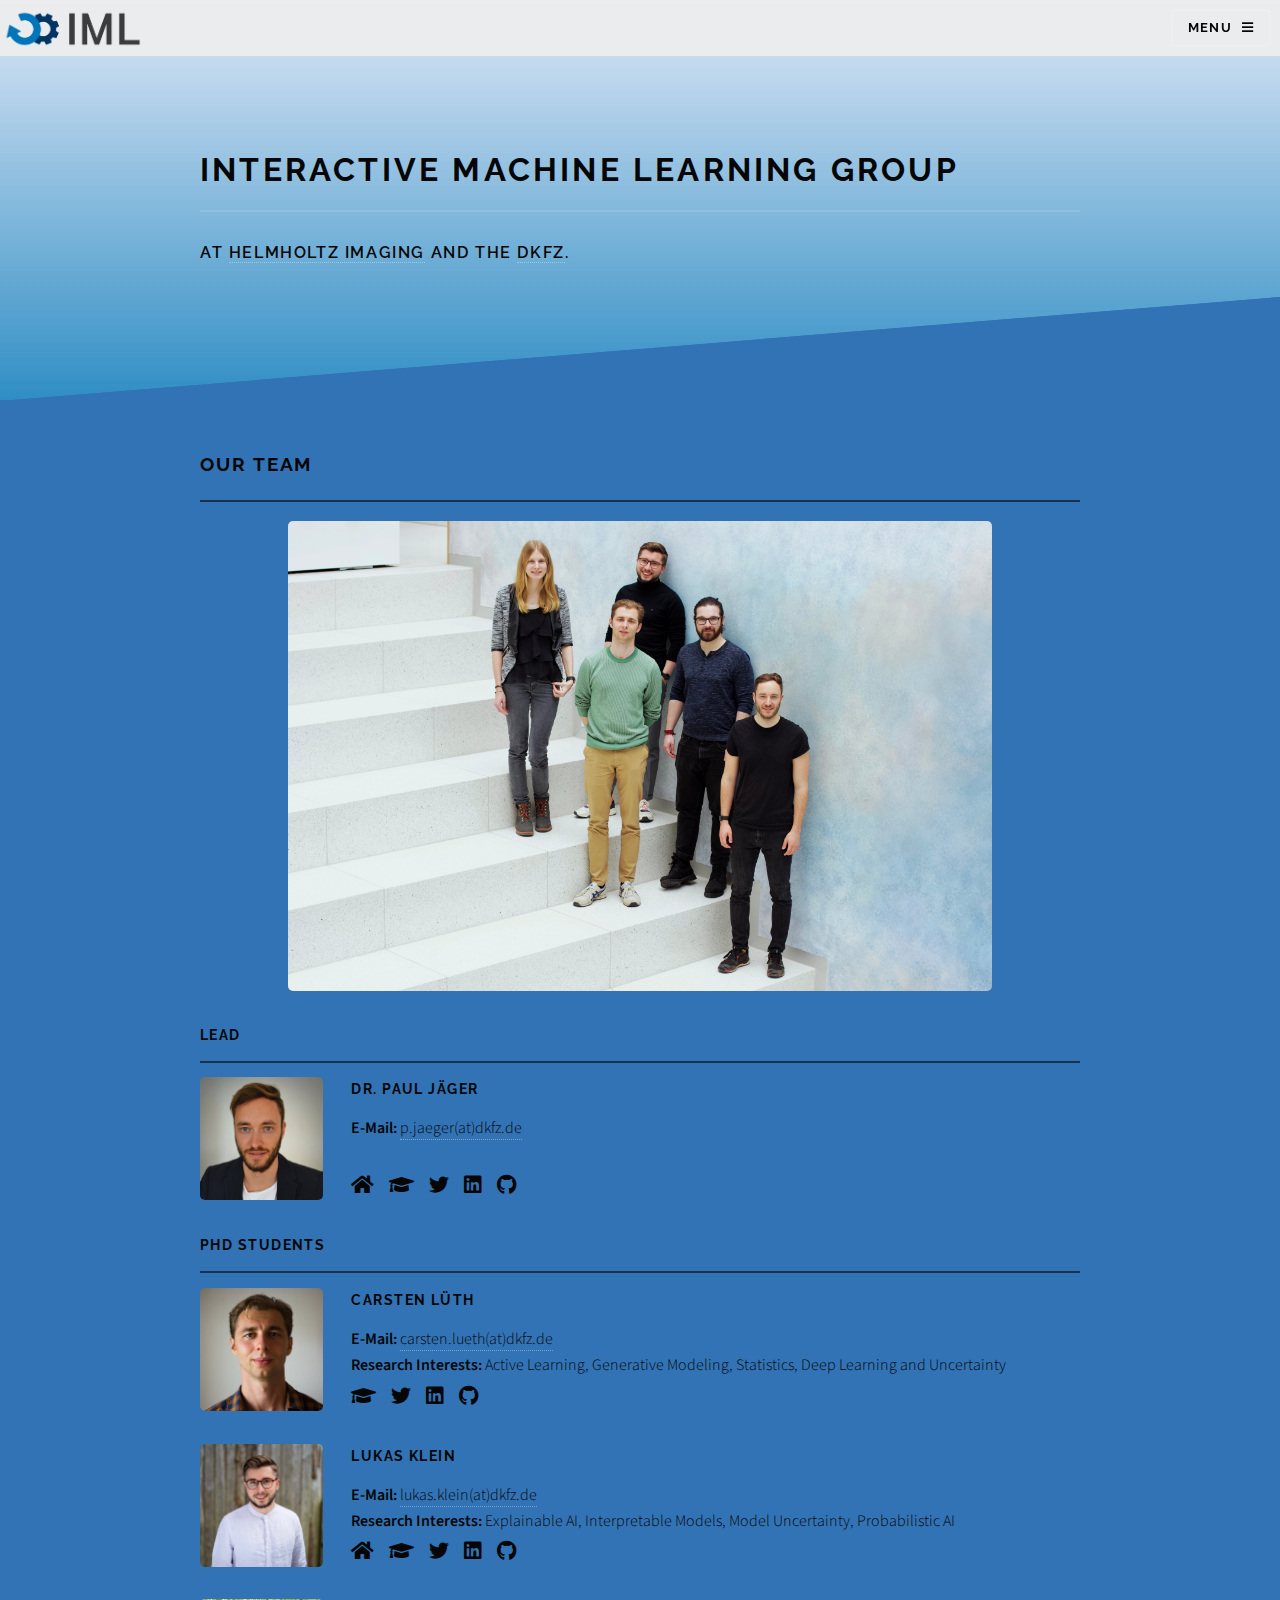
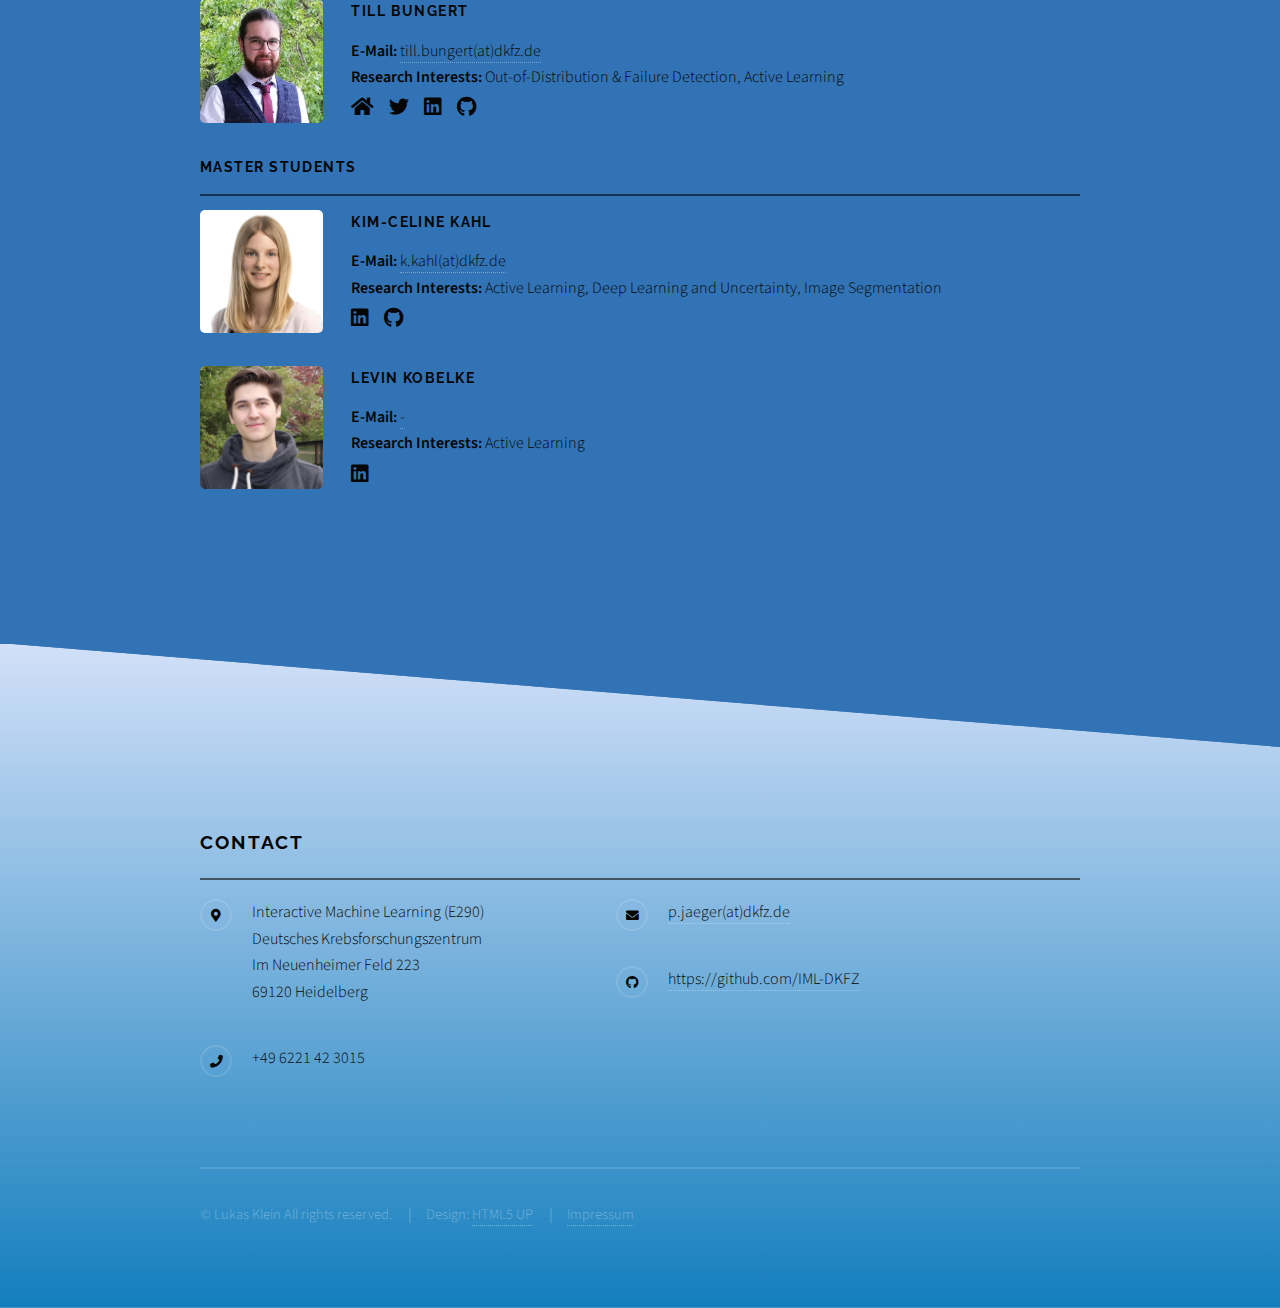
==== commit 0c404d91: "change team image size" ====
--- a/aboutus.html
+++ b/aboutus.html
@@ -62,7 +62,8 @@
 					<div class="inner">
 
 						<h2 class="major">Our Team</h2>
-						<div class="col-12"><span class="image fit"><img src="images/team.jpg" alt="" /></span></div>
+						<div><span class="image fit" style="width: 80%; margin-left: auto;
+							margin-right: auto;"><img src="images/team.jpg" alt="" /></span></div>
 
 						<section>
 							<h3 class="major">Lead</h3>
--- a/assets/css/main.css
+++ b/assets/css/main.css
@@ -191,7 +191,7 @@
 
 body {
 	background-color: #ededed;
-	background-image: linear-gradient(to top, rgba(0, 118, 186, 0.9), 80%, rgba(212, 227, 252, 0.6)), url("../../images/bg.mp4");
+	background-image: linear-gradient(to top, rgba(0, 118, 186, 0.9), 80%, rgba(212, 227, 252, 0.6)), url("../../images/bg2.gif");
 	background-size: auto,
 		cover;
 	background-attachment: fixed,
@@ -3709,7 +3709,7 @@
 	#banner {
 		padding: 7em 0 8.25em 0;
 		background-color: #ededed;
-		background-image: linear-gradient(to top, rgba(0, 118, 186, 0.9), rgba(212, 227, 252, 0.6)), url("../../images/bg.mp4");
+		background-image: linear-gradient(to top, rgba(0, 118, 186, 0.9), rgba(212, 227, 252, 0.6)), url("../../images/bg2.gif");
 		background-size: auto,
 			cover;
 		background-position: center,
@@ -3825,7 +3825,7 @@
 	#wrapper>header {
 		padding: 9em 0 6.25em 0;
 		background-color: #ededed;
-		background-image: linear-gradient(to top, rgba(0, 118, 186, 0.8), rgba(212, 227, 252, 0.6)), url("../../images/bg.mp4");
+		background-image: linear-gradient(to top, rgba(0, 118, 186, 0.8), rgba(212, 227, 252, 0.6)), url("../../images/bg2.gif");
 		background-size: auto,
 			cover;
 		background-position: center,
@@ -4333,7 +4333,7 @@
 
 	#footer {
 		background-color: #c1c5d8;
-		background-image: linear-gradient(to top,rgba(0, 118, 186, 0.9), rgba(212, 227, 252, 0.9)), url("../../images/bg.mp4");
+		background-image: linear-gradient(to top,rgba(0, 118, 186, 0.9), rgba(212, 227, 252, 0.9)), url("../../images/bg2.gif");
 		background-size: auto,
 			cover;
 		background-position: center,
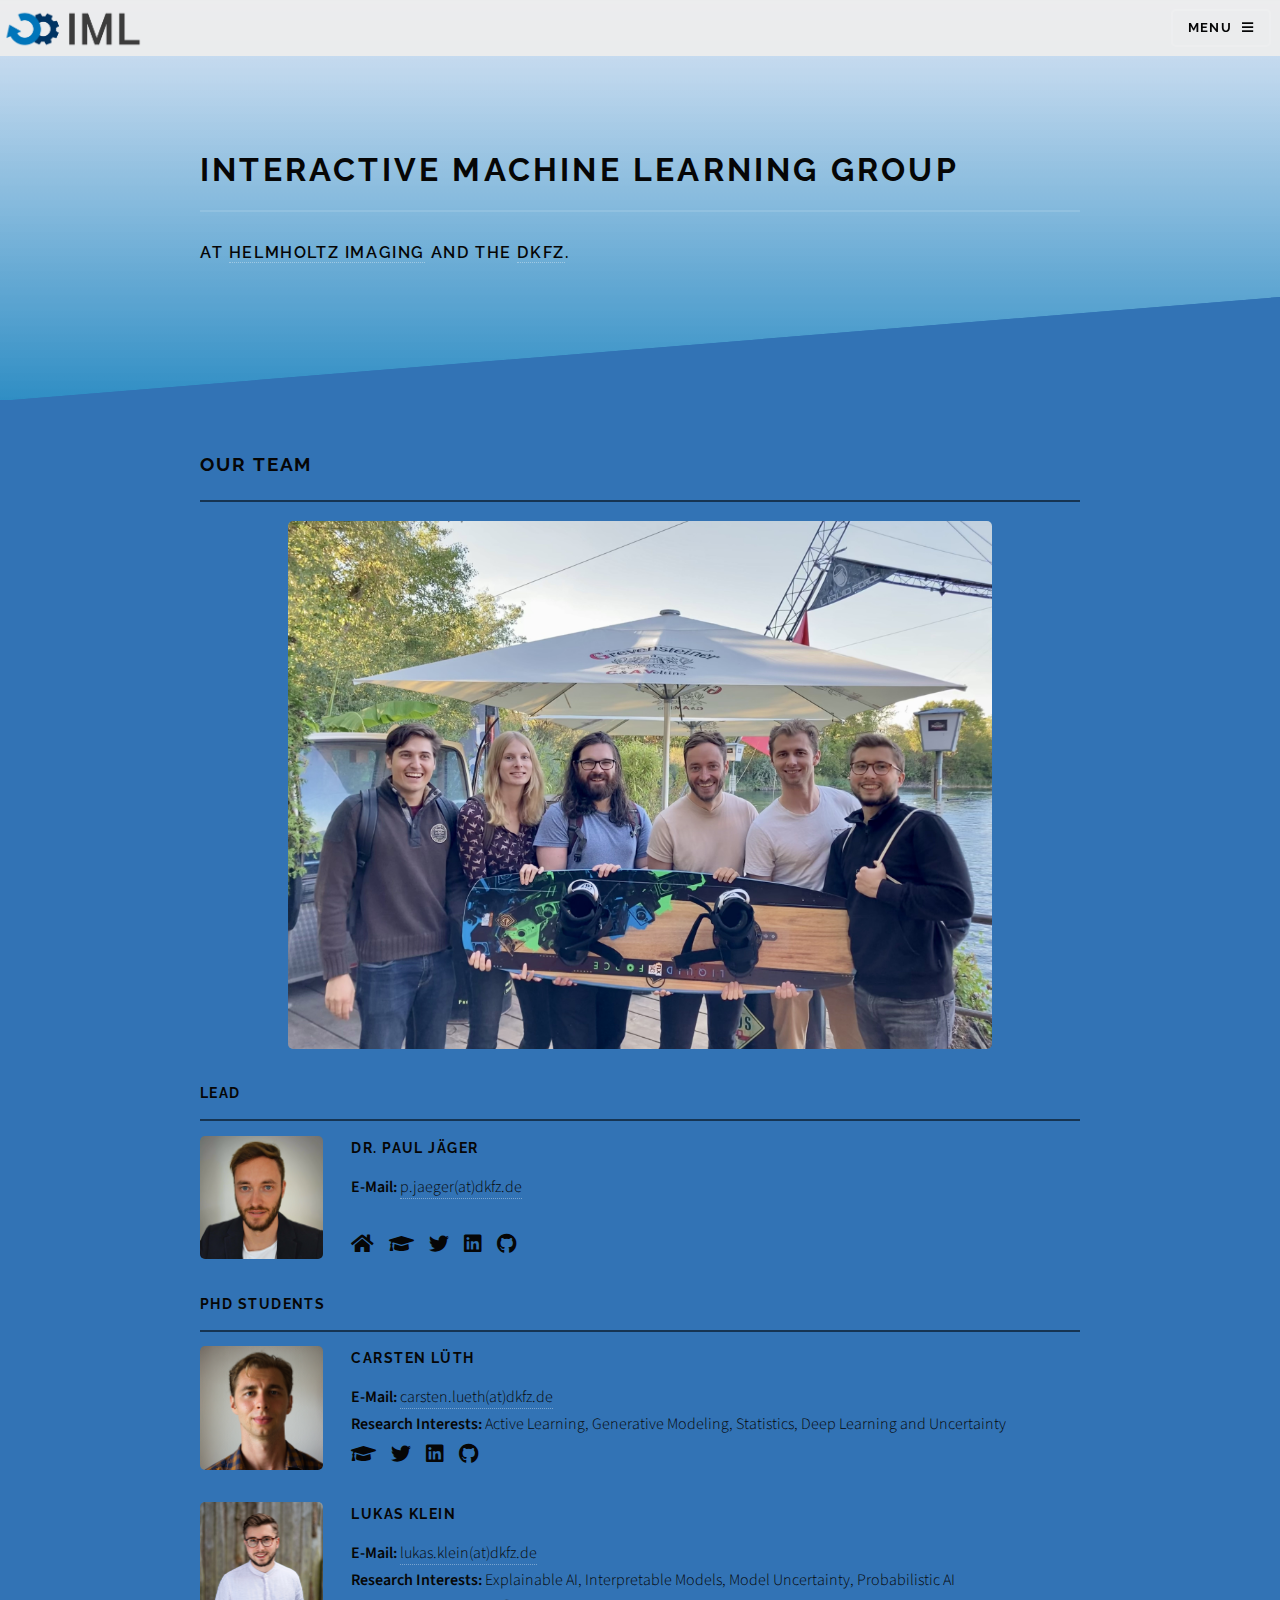
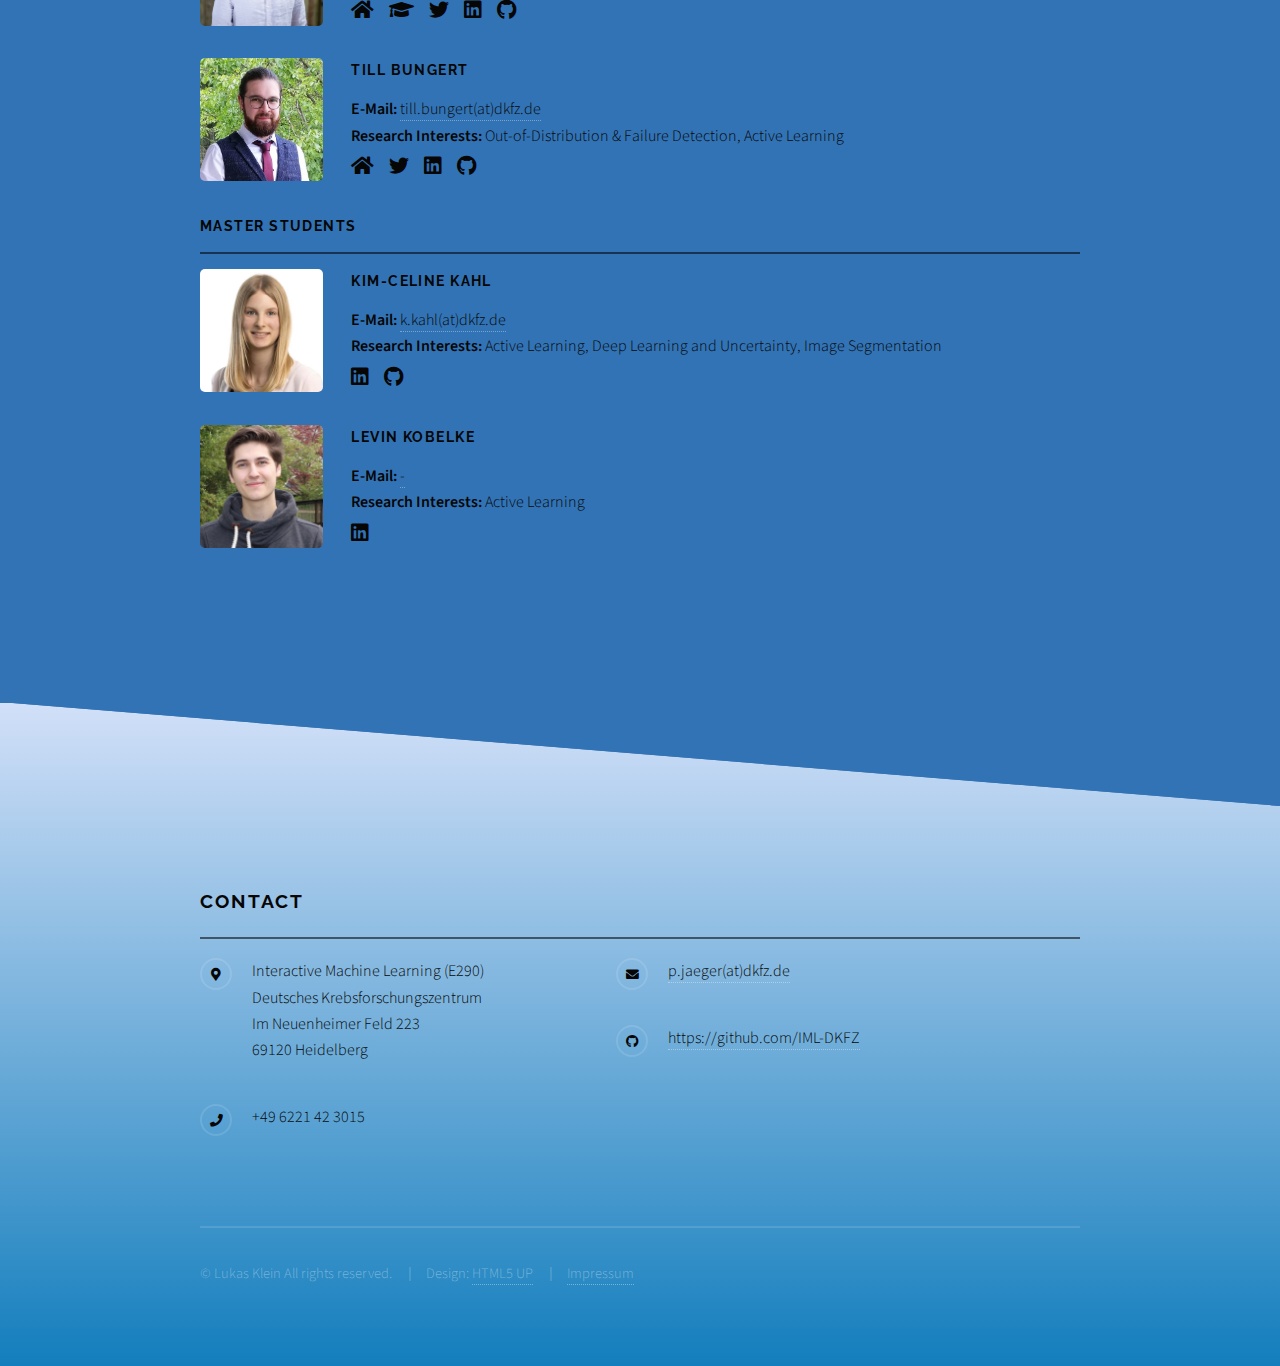
==== commit e948aa3e: "new team photo for about us page" ====
--- a/aboutus.html
+++ b/aboutus.html
@@ -63,7 +63,7 @@
 
 						<h2 class="major">Our Team</h2>
 						<div><span class="image fit" style="width: 80%; margin-left: auto;
-							margin-right: auto;"><img src="images/team.jpg" alt="" /></span></div>
+							margin-right: auto;"><img src="images/team2.jpg" alt="" /></span></div>
 
 						<section>
 							<h3 class="major">Lead</h3>
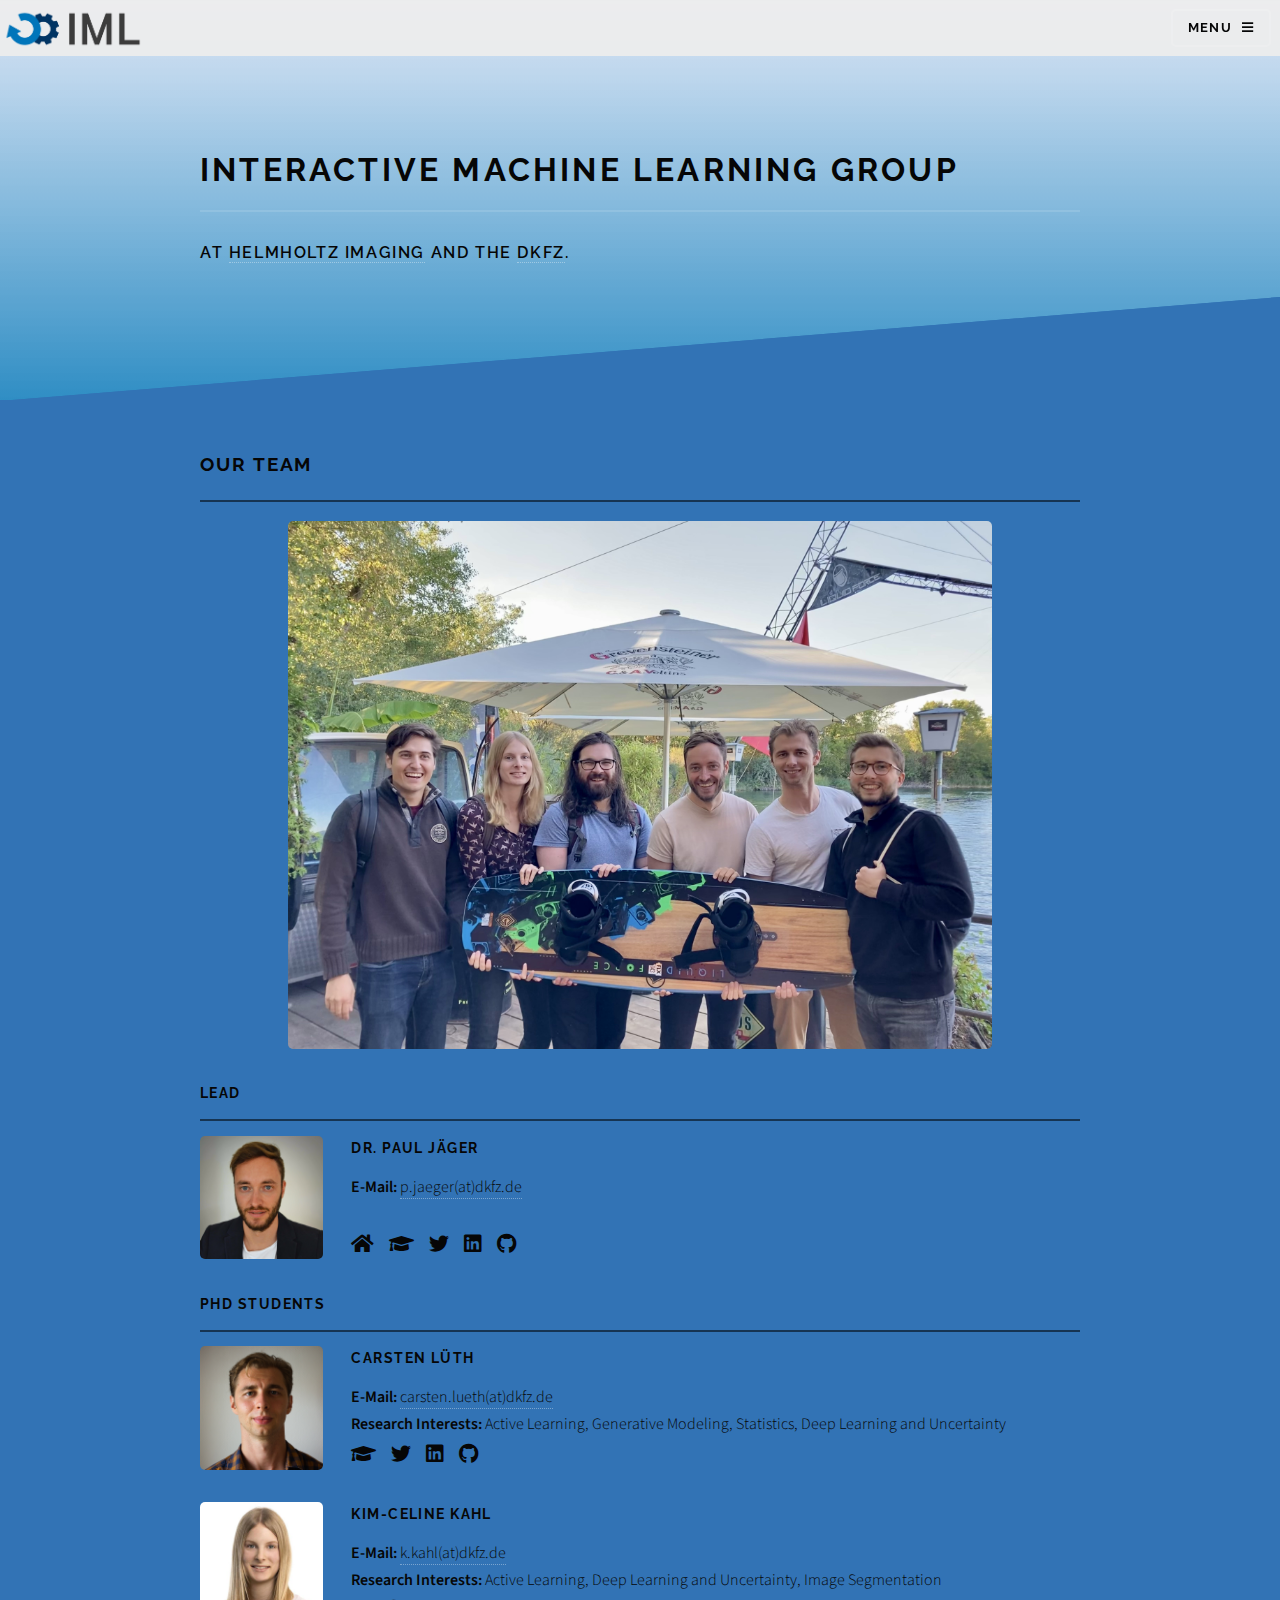
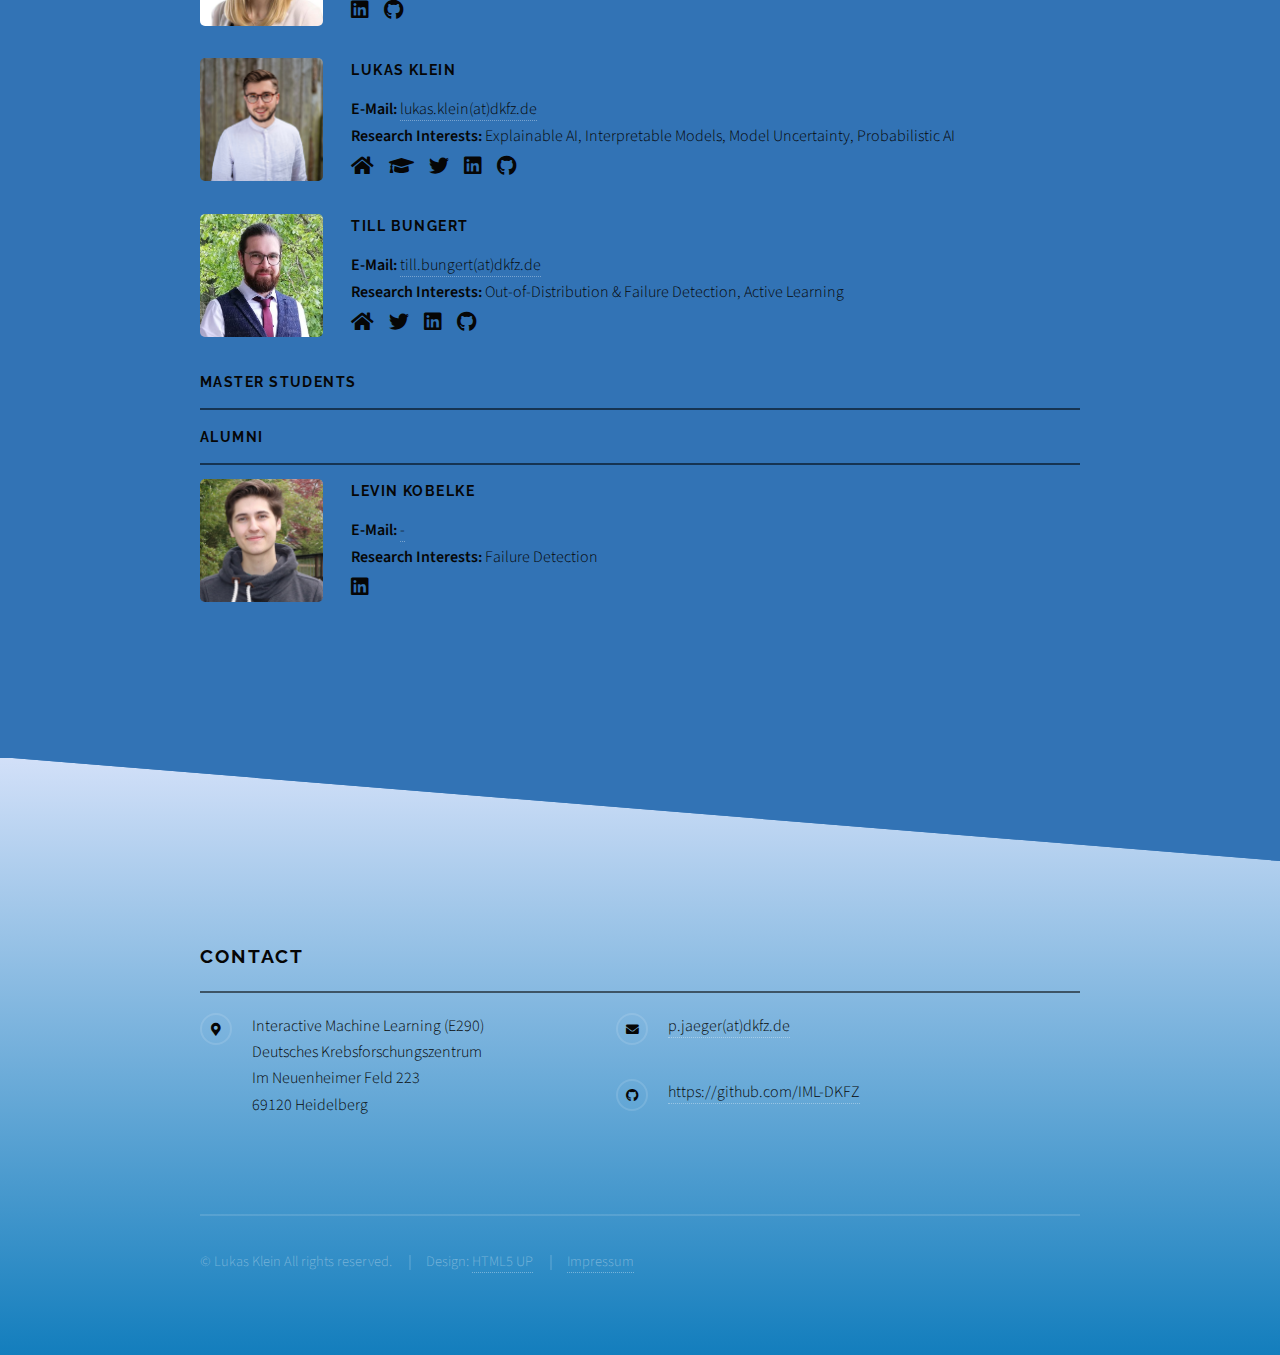
==== commit 1a382150: "Update Levin und Kim" ====
--- a/aboutus.html
+++ b/aboutus.html
@@ -123,63 +123,6 @@
 									</ul>
 								</div>
 							</div>
-							<div class="row">
-								<div class="col-2 col-12-medium">
-									<span class="image fit"><img src="images/Portraits/lukas.jpeg" alt="" /></span>
-								</div>
-								<div class="col-10 col-12-medium">
-									<h3>Lukas Klein</h3>
-									<strong>E-Mail:</strong> <a
-										href="mailto:lukas.klein@dkfz.de">lukas.klein(at)dkfz.de</a> <br>
-									<strong>Research Interests:</strong> Explainable AI, Interpretable Models, Model
-									Uncertainty, Probabilistic AI
-									<ul class="icons">
-										<li><a href="https://lukaskln.github.io" class="icon solid fa-home"><span
-													class="label">Website</span></a>
-										</li>
-										<li><a href="https://scholar.google.com/citations?user=sxpuZg4AAAAJ&hl"
-												class="icon solid fa-graduation-cap"><span class="label">Google
-													Scholar</span></a>
-										</li>
-										<li><a href="https://twitter.com/lukas_kln" class="icon brands fa-twitter"><span
-													class="label">Twitter</span></a></li>
-										<li><a href="https://www.linkedin.com/in/lukasklein1/"
-												class="icon brands fa-linkedin"><span class="label">LinkedIn</span></a>
-										</li>
-										<li><a href="https://github.com/lukaskln" class="icon brands fa-github"><span
-													class="label">Github</span></a>
-										</li>
-									</ul>
-								</div>
-							</div>
-							<div class="row">
-								<div class="col-2 col-12-medium">
-									<span class="image fit"><img src="images/Portraits/till.jpeg" alt="" /></span>
-								</div>
-								<div class="col-10 col-12-medium">
-									<h3>Till Bungert</h3>
-									<strong>E-Mail:</strong> <a
-										href="mailto:till.bungert@dkfz.de">till.bungert(at)dkfz.de</a> <br>
-									<strong>Research Interests:</strong> Out-of-Distribution & Failure Detection, Active
-									Learning
-									<ul class="icons">
-										<li><a href="https://tillbungert.de" class="icon solid fa-home"><span
-													class="label">Website</span></a>
-										</li>
-										<li><a href="https://twitter.com/till_bungert"
-												class="icon brands fa-twitter"><span class="label">Twitter</span></a>
-										</li>
-										<li><a href="https://www.linkedin.com/in/till-bungert-b4802b123"
-												class="icon brands fa-linkedin"><span class="label">LinkedIn</span></a>
-										</li>
-										<li><a href="https://github.com/tbung" class="icon brands fa-github"><span
-													class="label">Github</span></a>
-										</li>
-									</ul>
-								</div>
-							</div>
-
-							<h3 class="major">Master Students</h3>
 
 							<div class="row">
 								<div class="col-2 col-12-medium">
@@ -202,6 +145,66 @@
 									</ul>
 								</div>
 							</div>
+
+							<div class="row">
+								<div class="col-2 col-12-medium">
+									<span class="image fit"><img src="images/Portraits/lukas.jpeg" alt="" /></span>
+								</div>
+								<div class="col-10 col-12-medium">
+									<h3>Lukas Klein</h3>
+									<strong>E-Mail:</strong> <a
+										href="mailto:lukas.klein@dkfz.de">lukas.klein(at)dkfz.de</a> <br>
+									<strong>Research Interests:</strong> Explainable AI, Interpretable Models, Model
+									Uncertainty, Probabilistic AI
+									<ul class="icons">
+										<li><a href="https://lukaskln.github.io" class="icon solid fa-home"><span
+													class="label">Website</span></a>
+										</li>
+										<li><a href="https://scholar.google.com/citations?user=sxpuZg4AAAAJ&hl"
+												class="icon solid fa-graduation-cap"><span class="label">Google
+													Scholar</span></a>
+										</li>
+										<li><a href="https://twitter.com/lukas_kln" class="icon brands fa-twitter"><span
+													class="label">Twitter</span></a></li>
+										<li><a href="https://www.linkedin.com/in/lukasklein1/"
+												class="icon brands fa-linkedin"><span class="label">LinkedIn</span></a>
+										</li>
+										<li><a href="https://github.com/lukaskln" class="icon brands fa-github"><span
+													class="label">Github</span></a>
+										</li>
+									</ul>
+								</div>
+							</div>
+							<div class="row">
+								<div class="col-2 col-12-medium">
+									<span class="image fit"><img src="images/Portraits/till.jpeg" alt="" /></span>
+								</div>
+								<div class="col-10 col-12-medium">
+									<h3>Till Bungert</h3>
+									<strong>E-Mail:</strong> <a
+										href="mailto:till.bungert@dkfz.de">till.bungert(at)dkfz.de</a> <br>
+									<strong>Research Interests:</strong> Out-of-Distribution & Failure Detection, Active
+									Learning
+									<ul class="icons">
+										<li><a href="https://tillbungert.de" class="icon solid fa-home"><span
+													class="label">Website</span></a>
+										</li>
+										<li><a href="https://twitter.com/till_bungert"
+												class="icon brands fa-twitter"><span class="label">Twitter</span></a>
+										</li>
+										<li><a href="https://www.linkedin.com/in/till-bungert-b4802b123"
+												class="icon brands fa-linkedin"><span class="label">LinkedIn</span></a>
+										</li>
+										<li><a href="https://github.com/tbung" class="icon brands fa-github"><span
+													class="label">Github</span></a>
+										</li>
+									</ul>
+								</div>
+							</div>
+
+							<h3 class="major">Master Students</h3>
+
+							<h3 class="major">Alumni</h3>
 							<div class="row">
 								<div class="col-2 col-12-medium">
 									<span class="image fit"><img src="images/Portraits/levin.jpg" alt="" /></span>
@@ -210,7 +213,7 @@
 									<h3>Levin Kobelke</h3>
 									<strong>E-Mail:</strong> <a href="mailto: -">-</a>
 									<br>
-									<strong>Research Interests:</strong> Active Learning
+									<strong>Research Interests:</strong> Failure Detection
 									<ul class="icons">
 										<li><a href="https://www.linkedin.com/in/levin-kobelke-b55950183/"
 												class="icon brands fa-linkedin"><span class="label">LinkedIn</span></a>
@@ -240,7 +243,6 @@
 					Im Neuenheimer Feld 223 <br />
 					69120 Heidelberg
 				</li>
-				<li class="icon solid fa-phone">+49 6221 42 3015</li>
 
 			</ul>
 
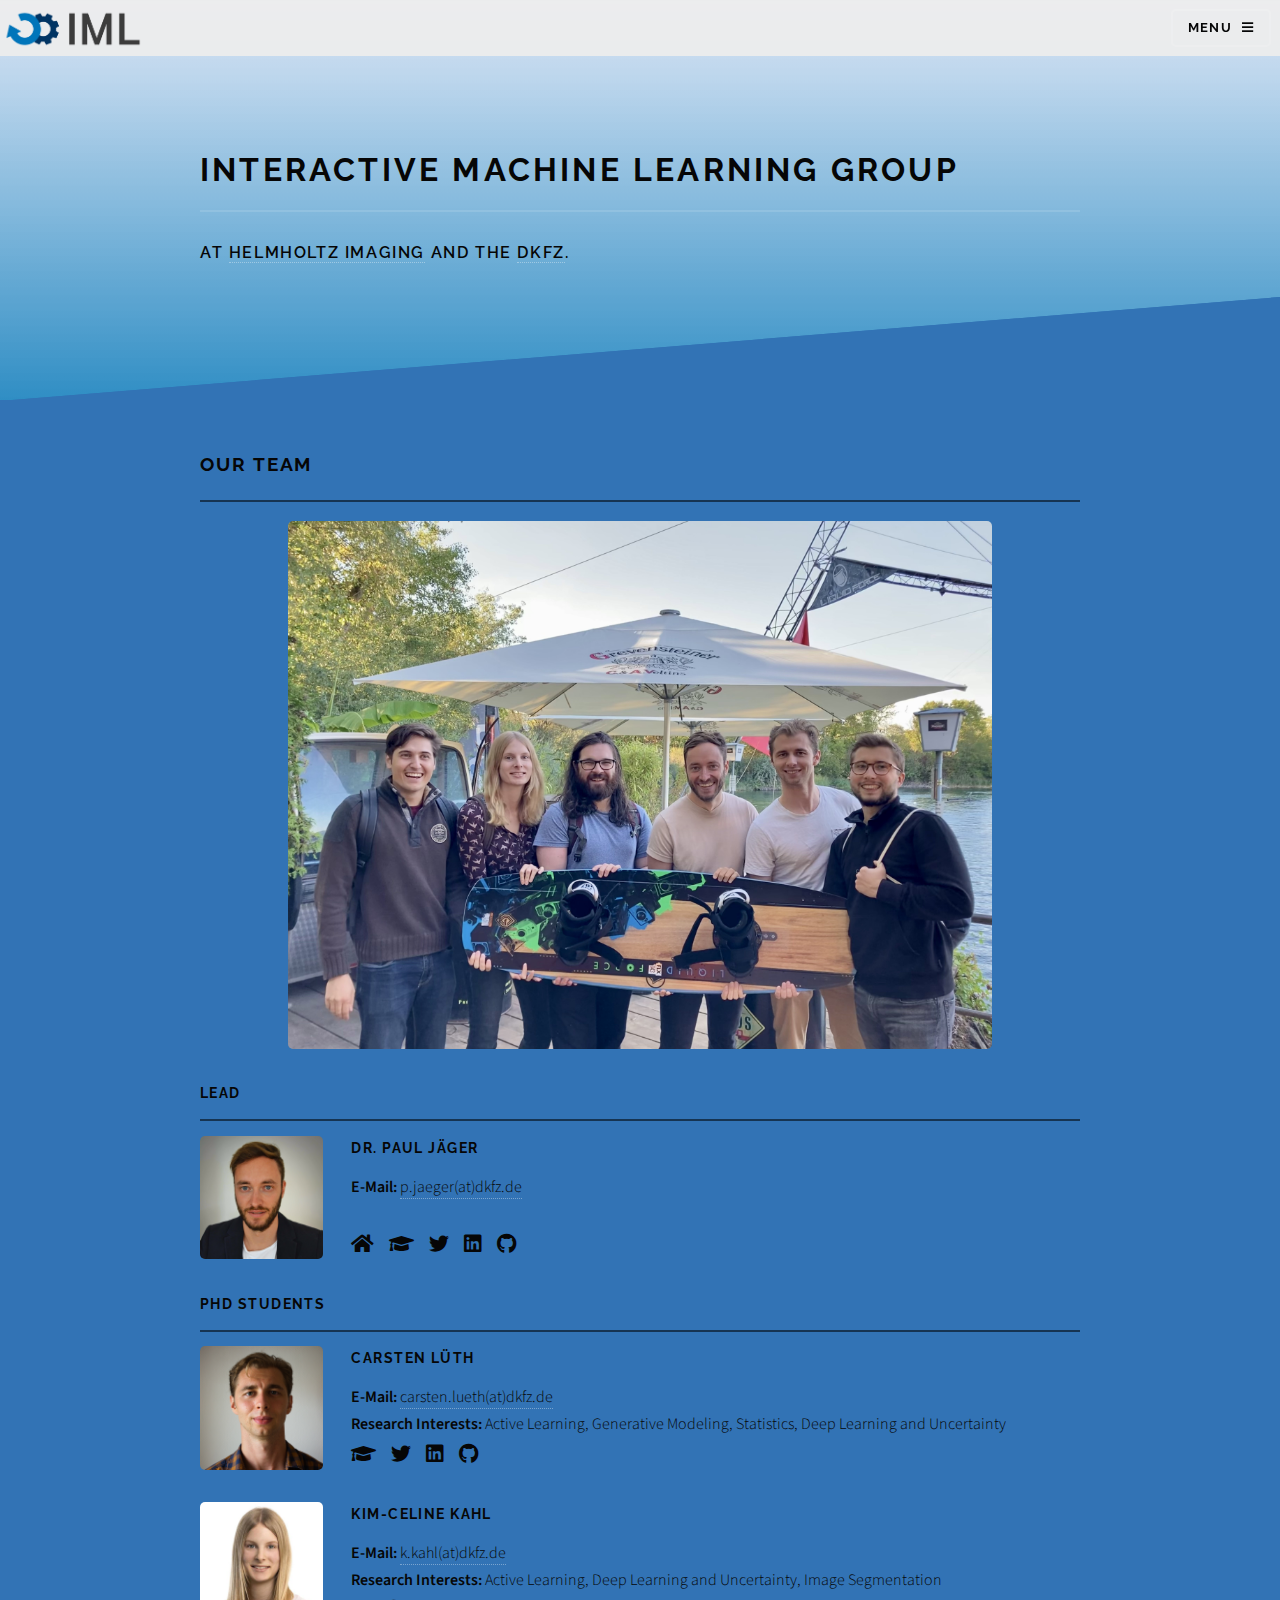
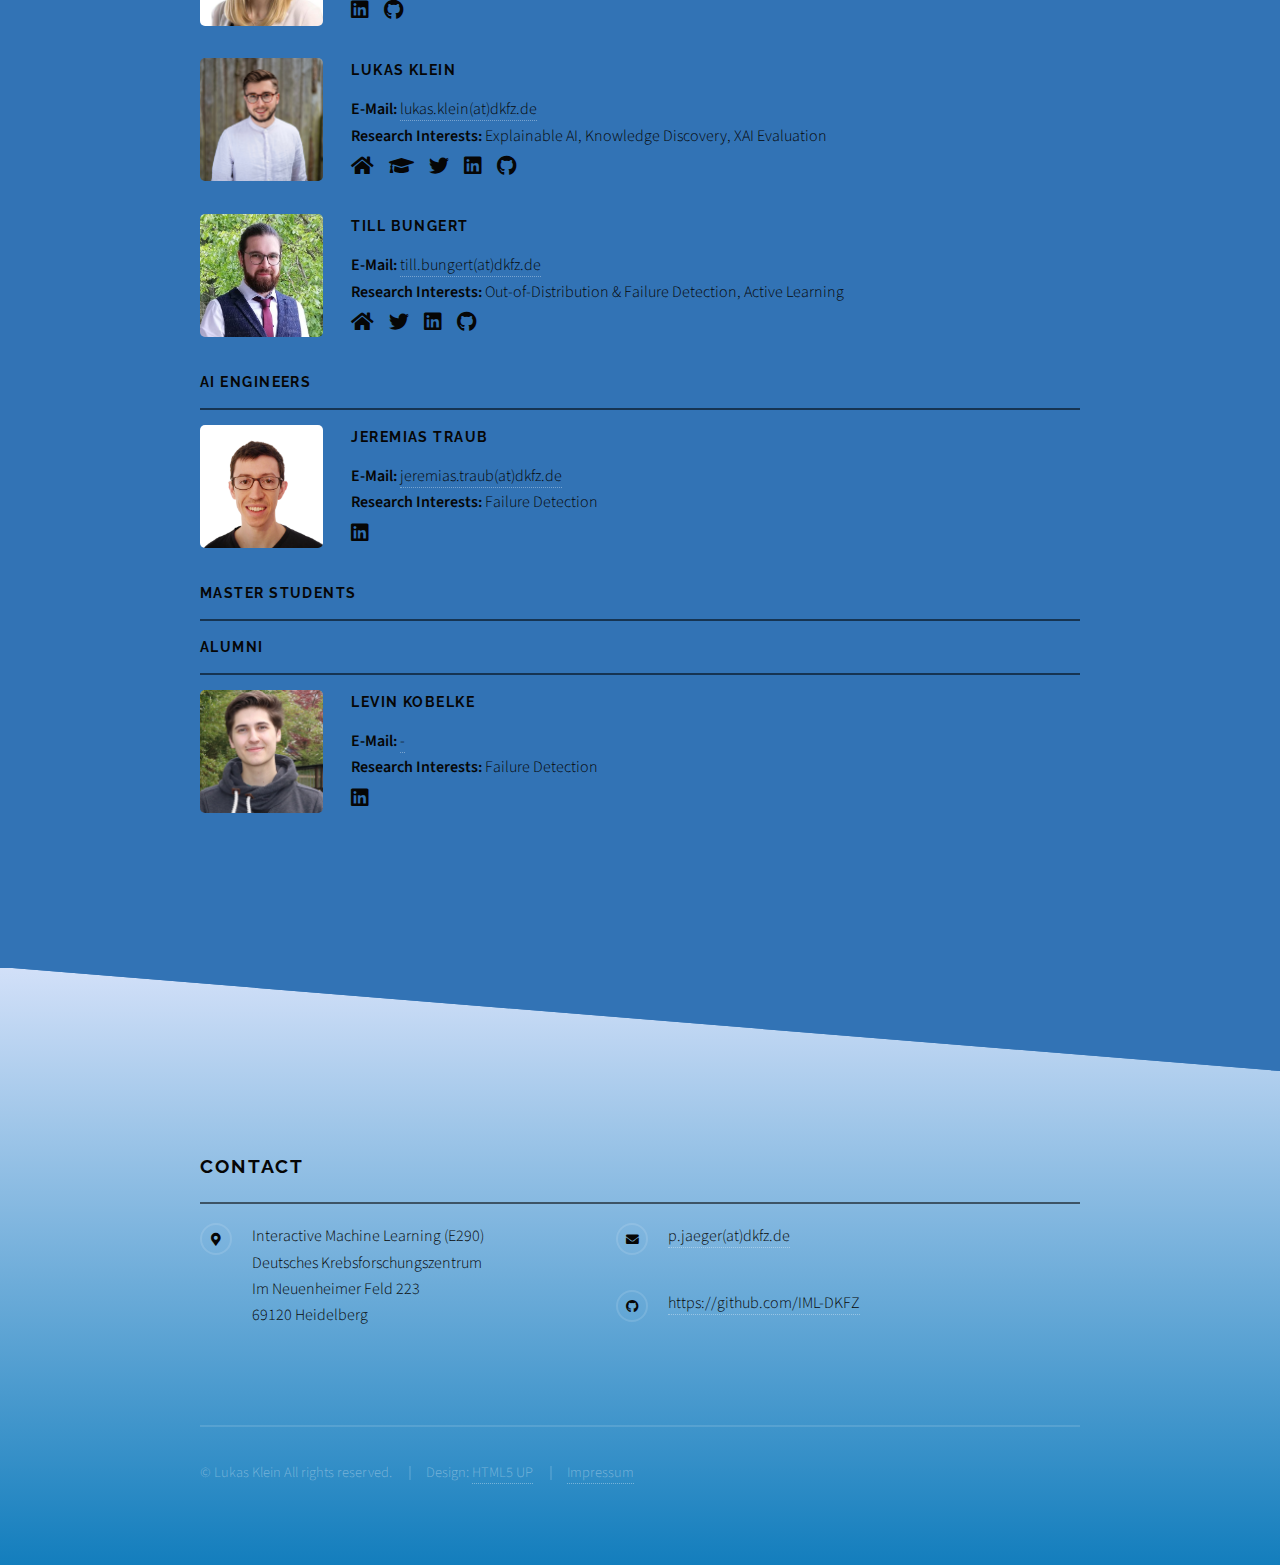
==== commit 27a11206: "Add Jeremias and FD Shifts Paper" ====
--- a/aboutus.html
+++ b/aboutus.html
@@ -154,8 +154,8 @@
 									<h3>Lukas Klein</h3>
 									<strong>E-Mail:</strong> <a
 										href="mailto:lukas.klein@dkfz.de">lukas.klein(at)dkfz.de</a> <br>
-									<strong>Research Interests:</strong> Explainable AI, Interpretable Models, Model
-									Uncertainty, Probabilistic AI
+									<strong>Research Interests:</strong> Explainable AI, Knowledge Discovery, XAI
+									Evaluation
 									<ul class="icons">
 										<li><a href="https://lukaskln.github.io" class="icon solid fa-home"><span
 													class="label">Website</span></a>
@@ -201,7 +201,24 @@
 									</ul>
 								</div>
 							</div>
-
+							<h3 class="major">AI Engineers </h3>
+							<div class="row">
+								<div class="col-2 col-12-medium">
+									<span class="image fit"><img src="images/Portraits/jeremias.jpeg" alt="" /></span>
+								</div>
+								<div class="col-10 col-12-medium">
+									<h3>Jeremias Traub</h3>
+									<strong>E-Mail:</strong> <a
+										href="mailto:jeremias.traub@dkfz.de">jeremias.traub(at)dkfz.de</a>
+									<br>
+									<strong>Research Interests:</strong> Failure Detection
+									<ul class="icons">
+										<li><a href="https://www.linkedin.com/in/jeremias-traub-21a30a179/"
+												class="icon brands fa-linkedin"><span class="label">LinkedIn</span></a>
+										</li>
+									</ul>
+								</div>
+							</div>
 							<h3 class="major">Master Students</h3>
 
 							<h3 class="major">Alumni</h3>
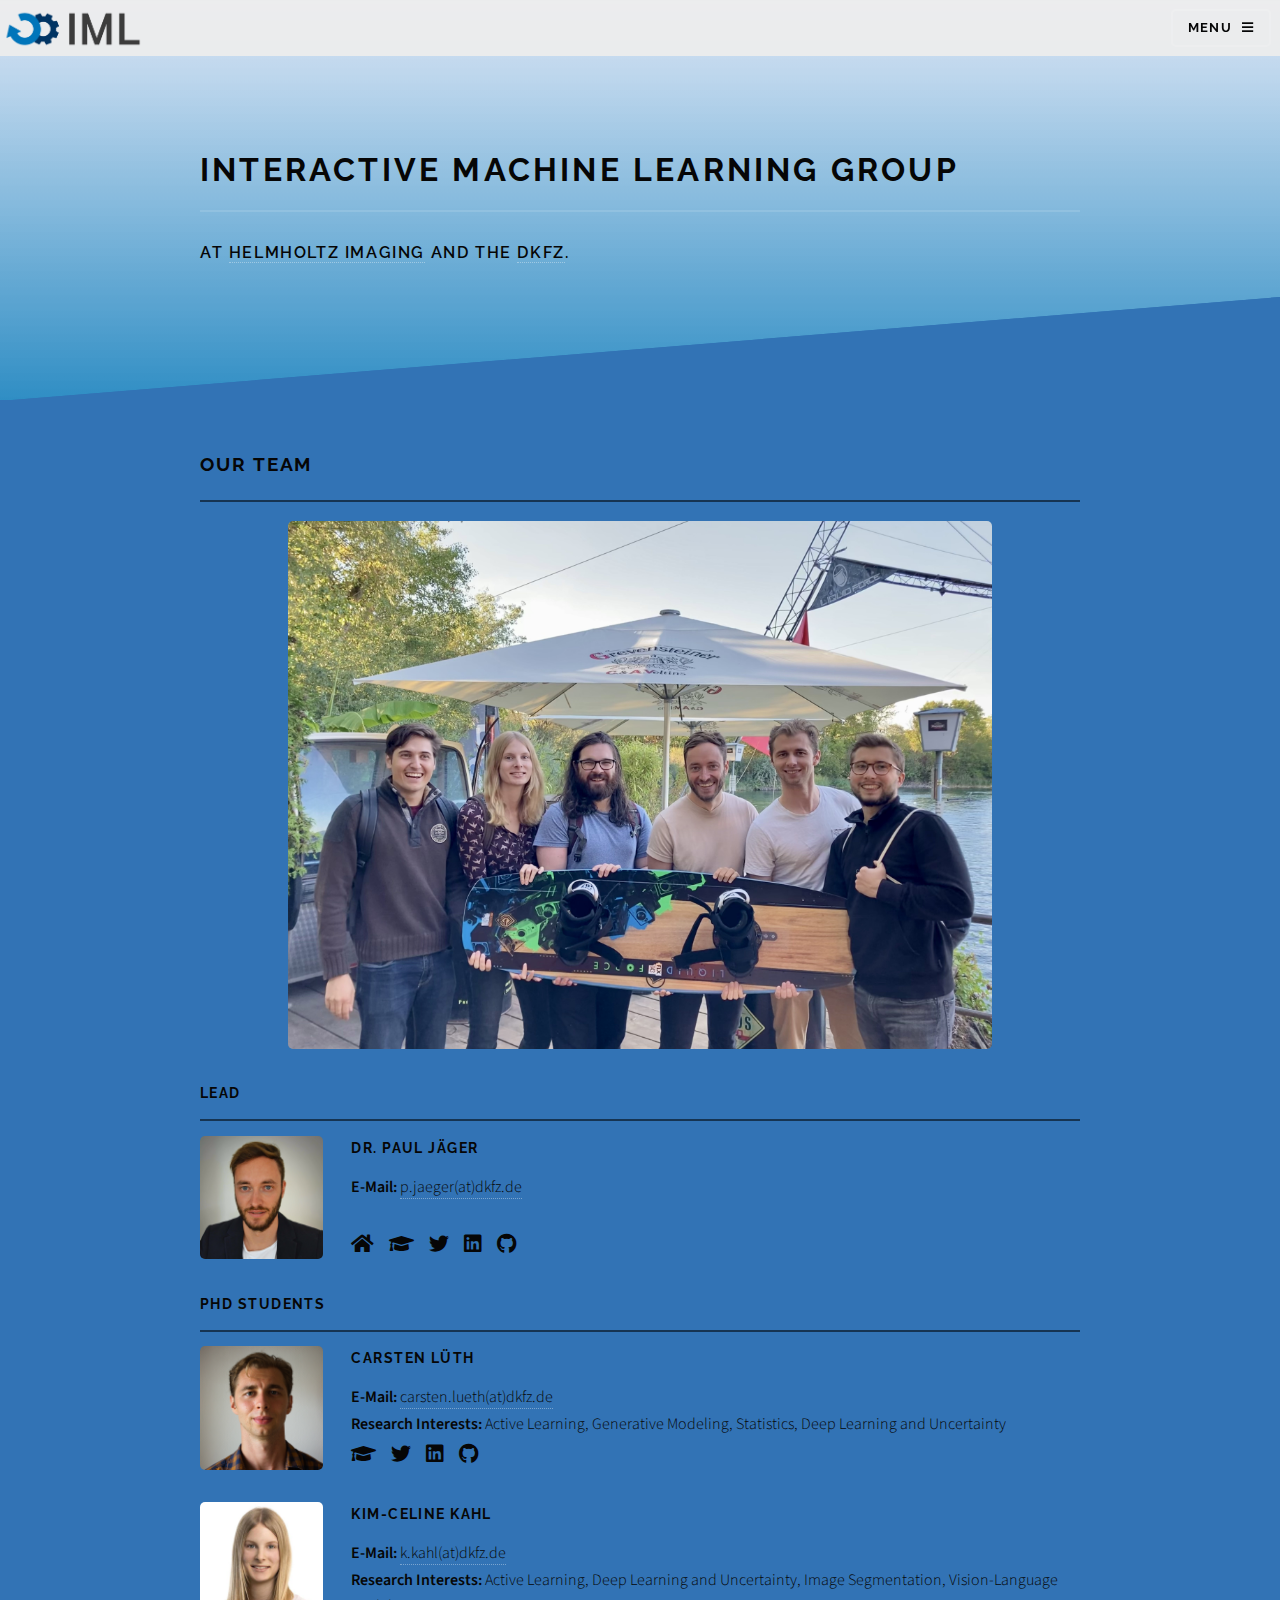
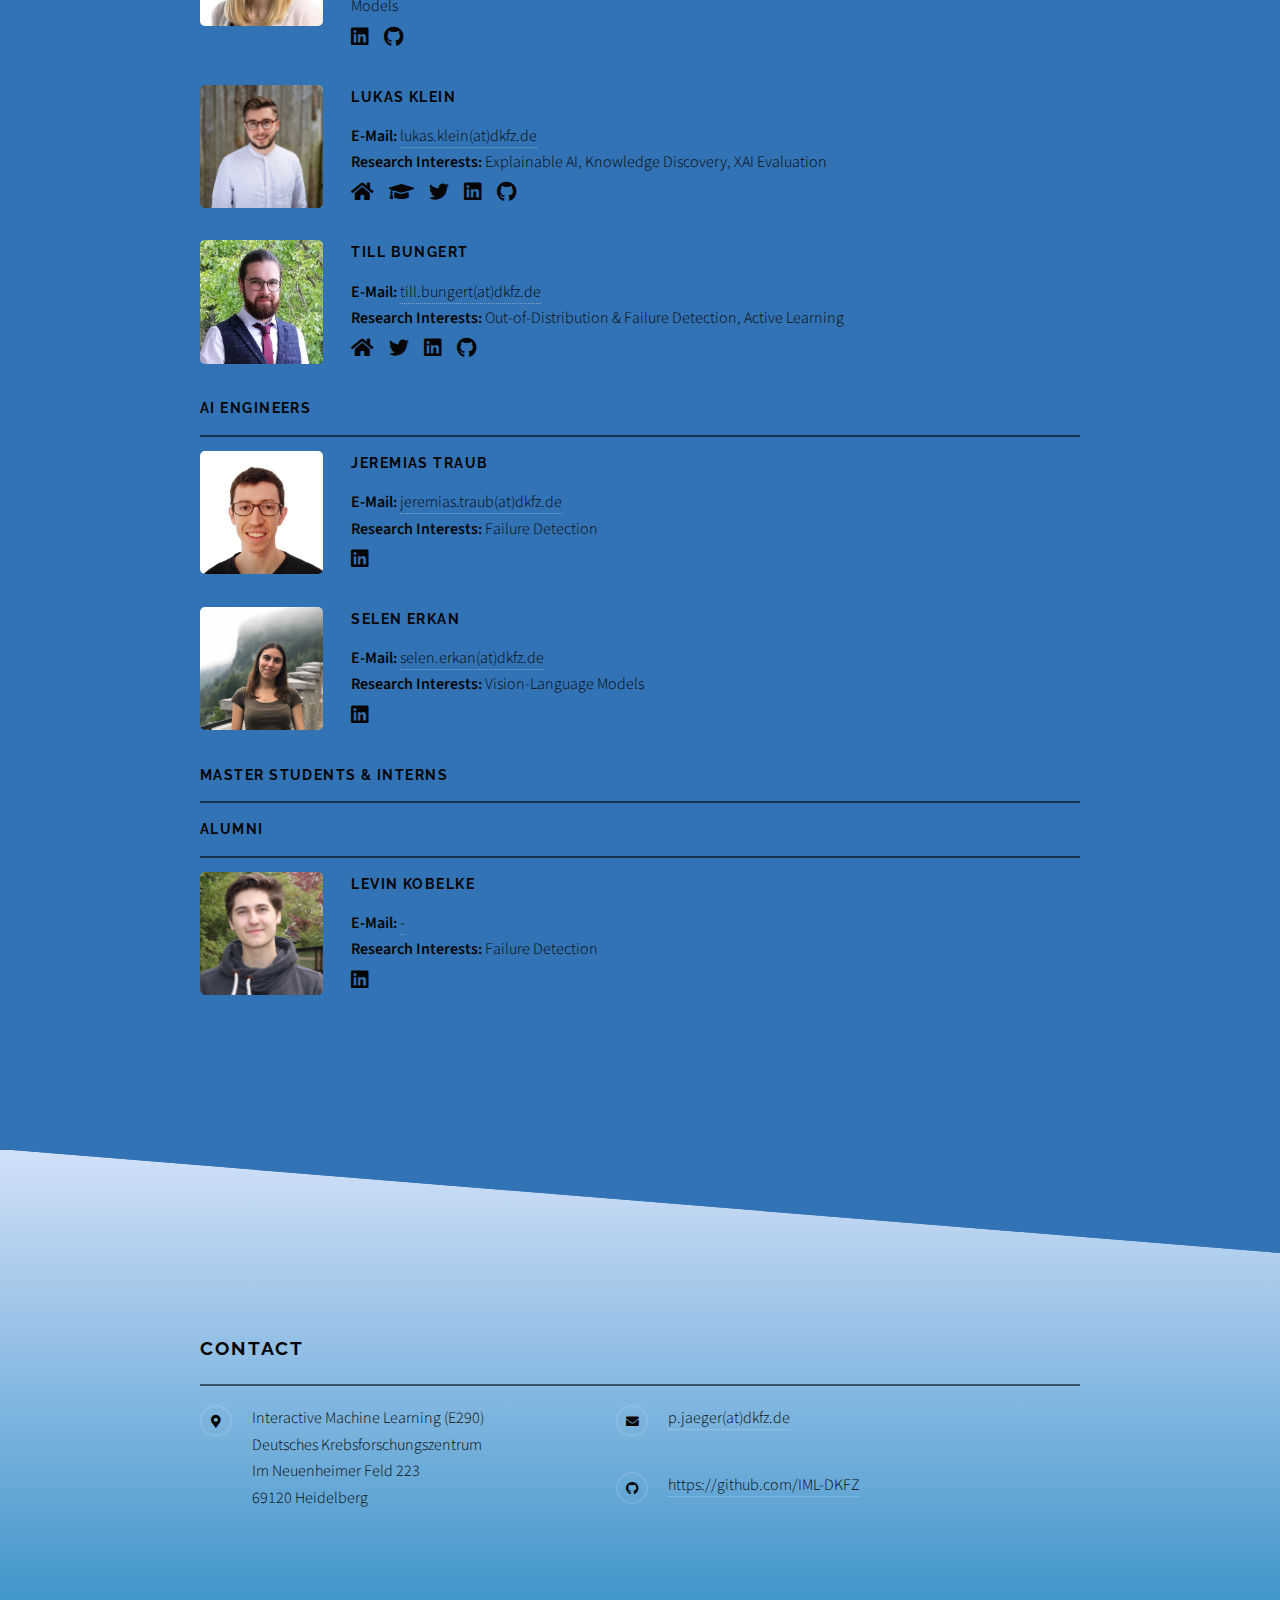
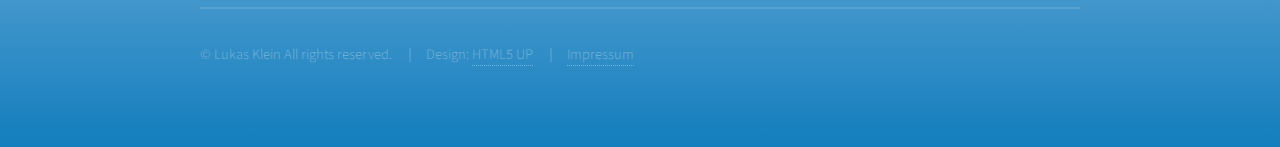
==== commit d6ca6085: "add selen, new publications, 4 pub on index page" ====
--- a/aboutus.html
+++ b/aboutus.html
@@ -37,7 +37,7 @@
 				<ul class="links">
 					<li><a href="index.html">Home</a></li>
 					<li><a href="publications.html">Publications</a></li>
-					<li><a href="blog.html">Blog</a></li>
+
 					<li><a href="aboutus.html">Team</a></li>
 					<li><a href="careers.html">Careers</a></li>
 					<li><a href="https://github.com/IML-DKFZ">GitHub</a></li>
@@ -134,7 +134,7 @@
 										href="mailto:k.kahl@dkfz-heidelberg.de">k.kahl(at)dkfz.de</a>
 									<br>
 									<strong>Research Interests:</strong> Active Learning, Deep Learning and Uncertainty,
-									Image Segmentation
+									Image Segmentation, Vision-Language Models 
 									<ul class="icons">
 										<li><a href="https://www.linkedin.com/in/kim-celine-kahl-04907722b/"
 												class="icon brands fa-linkedin"><span class="label">LinkedIn</span></a>
@@ -219,7 +219,24 @@
 									</ul>
 								</div>
 							</div>
-							<h3 class="major">Master Students</h3>
+							<div class="row">
+								<div class="col-2 col-12-medium">
+									<span class="image fit"><img src="images/Portraits/selen.jpg" alt="" /></span>
+								</div>
+								<div class="col-10 col-12-medium">
+									<h3>Selen Erkan</h3>
+									<strong>E-Mail:</strong> <a
+										href="mailto:selen.erkan@dkfz.de">selen.erkan(at)dkfz.de</a>
+									<br>
+									<strong>Research Interests:</strong> Vision-Language Models 
+									<ul class="icons">
+										<li><a href="https://www.linkedin.com/in/selen-erkan/"
+												class="icon brands fa-linkedin"><span class="label">LinkedIn</span></a>
+										</li>
+									</ul>
+								</div>
+							</div>
+							<h3 class="major">Master Students & Interns</h3>
 
 							<h3 class="major">Alumni</h3>
 							<div class="row">
--- a/assets/css/main.css
+++ b/assets/css/main.css
@@ -2994,13 +2994,13 @@
 }
 
 table tbody tr {
-	border: solid 1px rgba(255, 255, 255, 0.125);
+	border: solid 1px rgba(0, 0, 0, 0.1);
 	border-left: 0;
 	border-right: 0;
 }
 
 table tbody tr:nth-child(2n + 1) {
-	background-color: rgba(255, 255, 255, 0.025);
+	background-color: rgba(0, 0, 0, 0.02);
 }
 
 table td {
@@ -3016,11 +3016,11 @@
 }
 
 table thead {
-	border-bottom: solid 2px rgba(255, 255, 255, 0.125);
+	border-bottom: solid 2px rgba(0, 0, 0, 0.1);
 }
 
 table tfoot {
-	border-top: solid 2px rgba(255, 255, 255, 0.125);
+	border-top: solid 2px rgba(0, 0, 0, 0.1);
 }
 
 table.alt {
@@ -3028,7 +3028,7 @@
 }
 
 table.alt tbody tr td {
-	border: solid 1px rgba(255, 255, 255, 0.125);
+	border: solid 1px rgba(0, 0, 0, 0.1);
 	border-left-width: 0;
 	border-top-width: 0;
 }
@@ -3067,7 +3067,7 @@
 	background-color: transparent;
 	border-radius: 5px;
 	border: 0;
-	box-shadow: inset 0 0 0 2px rgba(255, 255, 255, 0.125);
+	box-shadow: inset 0 0 0 2px rgba(50, 115, 181, 1);
 	color: #060606 !important;
 	cursor: pointer;
 	display: inline-block;
@@ -3089,7 +3089,7 @@
 input[type="button"]:hover,
 button:hover,
 .button:hover {
-	background-color: rgba(255, 255, 255, 0.025);
+	background-color: rgba(50, 115, 181, 0.1);
 }
 
 input[type="submit"]:active,
@@ -4333,7 +4333,7 @@
 
 	#footer {
 		background-color: #c1c5d8;
-		background-image: linear-gradient(to top,rgba(0, 118, 186, 0.9), rgba(212, 227, 252, 0.9)), url("../../images/bg2.gif");
+		background-image: linear-gradient(to top, rgba(0, 118, 186, 0.9), rgba(212, 227, 252, 0.9)), url("../../images/bg2.gif");
 		background-size: auto,
 			cover;
 		background-position: center,
